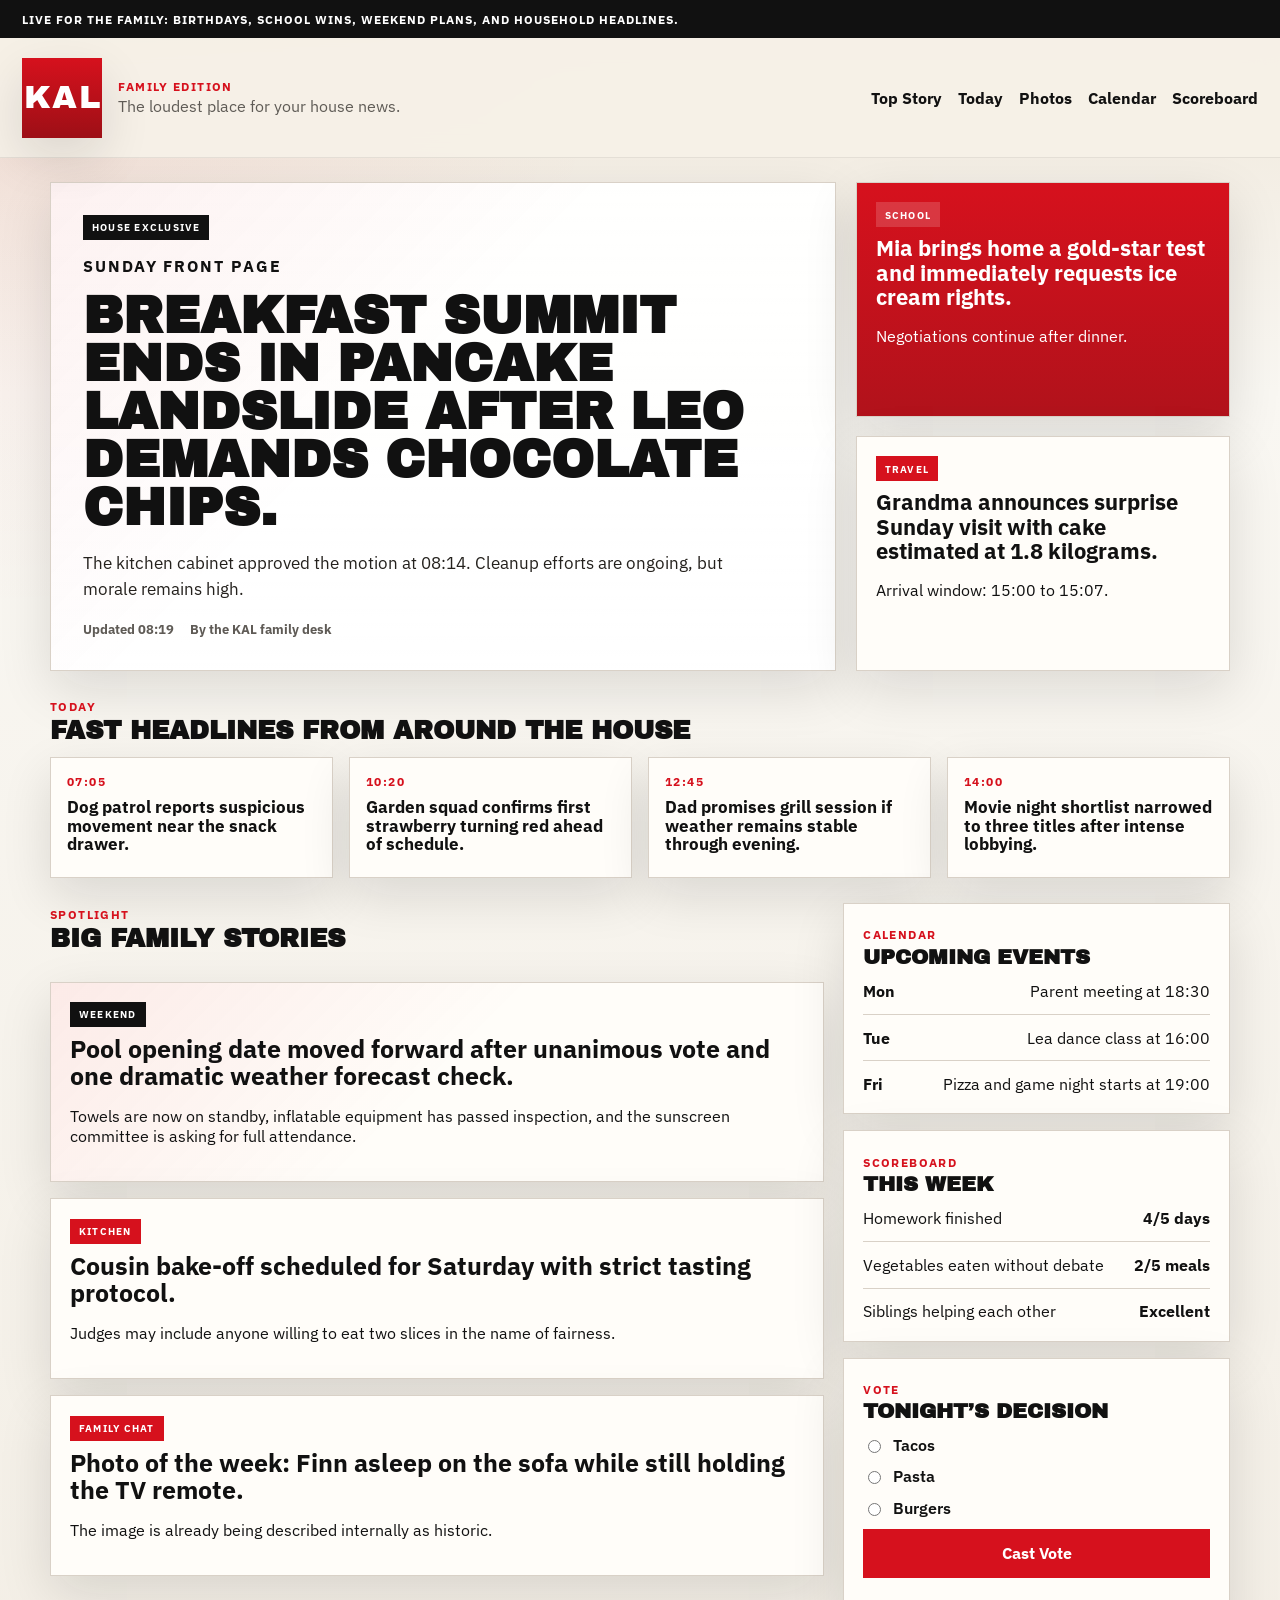
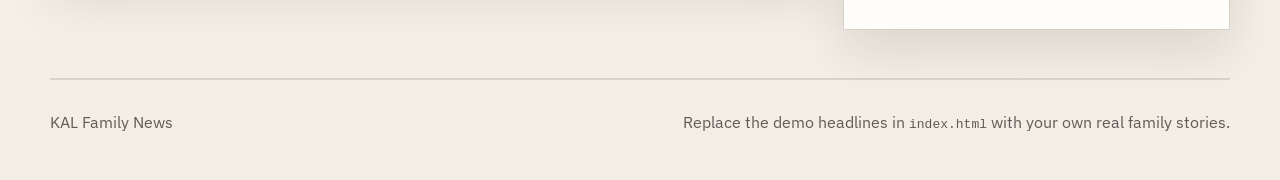
==== index.html @ c70876ca "Add files via upload" ====
<!DOCTYPE html>
<html lang="en">
  <head>
    <meta charset="UTF-8" />
    <meta name="viewport" content="width=device-width, initial-scale=1.0" />
    <meta name="theme-color" content="#d6111d" />
    <meta name="apple-mobile-web-app-capable" content="yes" />
    <meta name="apple-mobile-web-app-status-bar-style" content="black-translucent" />
    <meta name="apple-mobile-web-app-title" content="KAL" />
    <title>KAL | Family News</title>
    <link rel="preconnect" href="https://fonts.googleapis.com" />
    <link rel="preconnect" href="https://fonts.gstatic.com" crossorigin />
    <link
      href="https://fonts.googleapis.com/css2?family=Archivo+Black&family=IBM+Plex+Sans:wght@400;500;600;700&display=swap"
      rel="stylesheet"
    />
    <link rel="manifest" href="./manifest.webmanifest" />
    <link rel="icon" href="./icon.svg" type="image/svg+xml" />
    <link rel="apple-touch-icon" href="./icon.svg" />
    <link rel="stylesheet" href="./styles.css" />
  </head>
  <body>
    <div class="breaking-bar">
      <p>Live for the family: birthdays, school wins, weekend plans, and household headlines.</p>
    </div>

    <header class="site-header">
      <div class="brand-lockup">
        <a class="brand" href="/" aria-label="KAL home">KAL</a>
        <div class="brand-copy">
          <p class="eyebrow">Family Edition</p>
          <p class="subline">The loudest place for your house news.</p>
        </div>
      </div>

      <nav class="top-nav" aria-label="Primary">
        <a href="#top-story">Top Story</a>
        <a href="#today">Today</a>
        <a href="#photos">Photos</a>
        <a href="#calendar">Calendar</a>
        <a href="#scoreboard">Scoreboard</a>
      </nav>
    </header>

    <main class="page-shell">
      <section class="hero-grid" id="top-story">
        <article class="hero-story">
          <span class="tag tag-alert">House Exclusive</span>
          <p class="kicker">Sunday front page</p>
          <h1>Breakfast summit ends in pancake landslide after Leo demands chocolate chips.</h1>
          <p class="lead">
            The kitchen cabinet approved the motion at 08:14. Cleanup efforts are ongoing, but morale remains high.
          </p>
          <div class="hero-meta">
            <span>Updated 08:19</span>
            <span>By the KAL family desk</span>
          </div>
        </article>

        <aside class="side-stack">
          <article class="mini-card highlight">
            <span class="tag">School</span>
            <h2>Mia brings home a gold-star test and immediately requests ice cream rights.</h2>
            <p>Negotiations continue after dinner.</p>
          </article>

          <article class="mini-card">
            <span class="tag">Travel</span>
            <h2>Grandma announces surprise Sunday visit with cake estimated at 1.8 kilograms.</h2>
            <p>Arrival window: 15:00 to 15:07.</p>
          </article>
        </aside>
      </section>

      <section class="ticker-section" id="today">
        <div class="section-title">
          <span>Today</span>
          <h2>Fast headlines from around the house</h2>
        </div>

        <div class="ticker-grid">
          <article class="ticker-card">
            <p class="ticker-time">07:05</p>
            <h3>Dog patrol reports suspicious movement near the snack drawer.</h3>
          </article>
          <article class="ticker-card">
            <p class="ticker-time">10:20</p>
            <h3>Garden squad confirms first strawberry turning red ahead of schedule.</h3>
          </article>
          <article class="ticker-card">
            <p class="ticker-time">12:45</p>
            <h3>Dad promises grill session if weather remains stable through evening.</h3>
          </article>
          <article class="ticker-card">
            <p class="ticker-time">14:00</p>
            <h3>Movie night shortlist narrowed to three titles after intense lobbying.</h3>
          </article>
        </div>
      </section>

      <section class="content-grid">
        <section class="story-column" id="photos">
          <div class="section-title">
            <span>Spotlight</span>
            <h2>Big family stories</h2>
          </div>

          <article class="story-panel story-panel-feature">
            <span class="tag tag-dark">Weekend</span>
            <h3>Pool opening date moved forward after unanimous vote and one dramatic weather forecast check.</h3>
            <p>
              Towels are now on standby, inflatable equipment has passed inspection, and the sunscreen committee is asking
              for full attendance.
            </p>
          </article>

          <article class="story-panel">
            <span class="tag">Kitchen</span>
            <h3>Cousin bake-off scheduled for Saturday with strict tasting protocol.</h3>
            <p>Judges may include anyone willing to eat two slices in the name of fairness.</p>
          </article>

          <article class="story-panel">
            <span class="tag">Family Chat</span>
            <h3>Photo of the week: Finn asleep on the sofa while still holding the TV remote.</h3>
            <p>The image is already being described internally as historic.</p>
          </article>
        </section>

        <aside class="sidebar">
          <section class="sidebar-panel" id="calendar">
            <div class="section-title compact">
              <span>Calendar</span>
              <h2>Upcoming events</h2>
            </div>
            <ul class="agenda">
              <li>
                <strong>Mon</strong>
                <span>Parent meeting at 18:30</span>
              </li>
              <li>
                <strong>Tue</strong>
                <span>Lea dance class at 16:00</span>
              </li>
              <li>
                <strong>Fri</strong>
                <span>Pizza and game night starts at 19:00</span>
              </li>
            </ul>
          </section>

          <section class="sidebar-panel" id="scoreboard">
            <div class="section-title compact">
              <span>Scoreboard</span>
              <h2>This week</h2>
            </div>
            <div class="score-list">
              <div class="score-item">
                <span>Homework finished</span>
                <strong>4/5 days</strong>
              </div>
              <div class="score-item">
                <span>Vegetables eaten without debate</span>
                <strong>2/5 meals</strong>
              </div>
              <div class="score-item">
                <span>Siblings helping each other</span>
                <strong>Excellent</strong>
              </div>
            </div>
          </section>

          <section class="sidebar-panel poll-panel">
            <div class="section-title compact">
              <span>Vote</span>
              <h2>Tonight’s decision</h2>
            </div>
            <form id="family-poll">
              <label><input type="radio" name="vote" value="Tacos" /> Tacos</label>
              <label><input type="radio" name="vote" value="Pasta" /> Pasta</label>
              <label><input type="radio" name="vote" value="Burgers" /> Burgers</label>
              <button type="submit">Cast Vote</button>
            </form>
            <p class="poll-result" id="poll-result" aria-live="polite"></p>
          </section>
        </aside>
      </section>
    </main>

    <footer class="site-footer">
      <p>KAL Family News</p>
      <p>Replace the demo headlines in <code>index.html</code> with your own real family stories.</p>
    </footer>

    <script src="./script.js"></script>
    <script>
      if ("serviceWorker" in navigator) {
        window.addEventListener("load", () => {
          navigator.serviceWorker.register("./sw.js");
        });
      }
    </script>
  </body>
</html>
---- styles.css ----
:root {
  --kal-red: #d6111d;
  --kal-red-deep: #9d0f16;
  --kal-cream: #f6f1e8;
  --kal-paper: #fffdf9;
  --kal-ink: #111111;
  --kal-muted: #5f5b56;
  --kal-line: #d9d1c7;
  --kal-shadow: 0 18px 50px rgba(17, 17, 17, 0.12);
}

* {
  box-sizing: border-box;
}

html {
  scroll-behavior: smooth;
}

body {
  margin: 0;
  font-family: "IBM Plex Sans", sans-serif;
  color: var(--kal-ink);
  background:
    radial-gradient(circle at top left, rgba(214, 17, 29, 0.08), transparent 28%),
    linear-gradient(180deg, #efe7da 0%, #f9f7f2 22%, #f3eee5 100%);
}

a {
  color: inherit;
  text-decoration: none;
}

.breaking-bar {
  background: var(--kal-ink);
  color: white;
  padding: 0.7rem 1.4rem;
  text-transform: uppercase;
  letter-spacing: 0.08em;
  font-size: 0.78rem;
  font-weight: 700;
}

.breaking-bar p {
  margin: 0;
  white-space: nowrap;
  overflow: hidden;
  text-overflow: ellipsis;
}

.site-header {
  position: sticky;
  top: 0;
  z-index: 10;
  display: flex;
  justify-content: space-between;
  align-items: center;
  gap: 1.5rem;
  padding: 1.2rem 1.4rem;
  background: rgba(246, 241, 232, 0.96);
  backdrop-filter: blur(14px);
  border-bottom: 1px solid rgba(17, 17, 17, 0.08);
}

.brand-lockup {
  display: flex;
  align-items: center;
  gap: 1rem;
}

.brand {
  display: inline-flex;
  align-items: center;
  justify-content: center;
  width: 5rem;
  height: 5rem;
  background: linear-gradient(180deg, var(--kal-red) 0%, var(--kal-red-deep) 100%);
  color: white;
  font-family: "Archivo Black", sans-serif;
  font-size: 2rem;
  letter-spacing: 0.04em;
  box-shadow: var(--kal-shadow);
}

.brand-copy {
  display: grid;
  gap: 0.15rem;
}

.eyebrow,
.kicker,
.section-title span,
.ticker-time,
.tag {
  text-transform: uppercase;
  letter-spacing: 0.12em;
  font-weight: 700;
}

.eyebrow,
.subline {
  margin: 0;
}

.eyebrow {
  color: var(--kal-red);
  font-size: 0.72rem;
}

.subline {
  color: var(--kal-muted);
}

.top-nav {
  display: flex;
  flex-wrap: wrap;
  gap: 1rem;
  font-weight: 700;
}

.top-nav a {
  position: relative;
}

.top-nav a::after {
  content: "";
  position: absolute;
  left: 0;
  bottom: -0.25rem;
  width: 100%;
  height: 2px;
  background: var(--kal-red);
  transform: scaleX(0);
  transform-origin: left;
  transition: transform 160ms ease;
}

.top-nav a:hover::after,
.top-nav a:focus-visible::after {
  transform: scaleX(1);
}

.page-shell {
  width: min(1180px, calc(100% - 2rem));
  margin: 1.5rem auto 3rem;
}

.hero-grid,
.content-grid {
  display: grid;
  gap: 1.2rem;
}

.hero-grid {
  grid-template-columns: 2.1fr 1fr;
  margin-bottom: 1.5rem;
}

.hero-story,
.mini-card,
.ticker-card,
.story-panel,
.sidebar-panel {
  background: var(--kal-paper);
  border: 1px solid var(--kal-line);
  box-shadow: var(--kal-shadow);
}

.hero-story {
  padding: 2rem;
  min-height: 27rem;
  background:
    linear-gradient(135deg, rgba(214, 17, 29, 0.06), transparent 44%),
    linear-gradient(180deg, rgba(255, 255, 255, 0.84), rgba(255, 255, 255, 0.98)),
    var(--kal-paper);
}

.hero-story h1 {
  margin: 0.7rem 0 0.9rem;
  font-family: "Archivo Black", sans-serif;
  font-size: clamp(2.4rem, 4vw, 4.5rem);
  line-height: 0.94;
  text-transform: uppercase;
}

.lead {
  max-width: 42rem;
  font-size: 1.08rem;
  line-height: 1.5;
  color: #24211d;
}

.hero-meta {
  display: flex;
  flex-wrap: wrap;
  gap: 1rem;
  margin-top: 1.2rem;
  font-size: 0.82rem;
  font-weight: 700;
  color: var(--kal-muted);
}

.side-stack {
  display: grid;
  gap: 1.2rem;
}

.mini-card,
.story-panel,
.sidebar-panel {
  padding: 1.2rem;
}

.mini-card h2,
.story-panel h3,
.ticker-card h3,
.sidebar-panel h2 {
  margin: 0.55rem 0 0.45rem;
  line-height: 1.1;
}

.mini-card h2 {
  font-size: 1.4rem;
}

.mini-card.highlight {
  background: linear-gradient(180deg, var(--kal-red) 0%, #b1121b 100%);
  color: white;
}

.mini-card.highlight .tag {
  background: rgba(255, 255, 255, 0.16);
}

.tag {
  display: inline-block;
  padding: 0.35rem 0.55rem;
  font-size: 0.65rem;
  color: white;
  background: var(--kal-red);
}

.tag-dark {
  background: var(--kal-ink);
}

.tag-alert {
  background: #111111;
}

.section-title {
  margin-bottom: 0.85rem;
}

.section-title span {
  color: var(--kal-red);
  font-size: 0.72rem;
}

.section-title h2 {
  margin: 0.2rem 0 0;
  font-family: "Archivo Black", sans-serif;
  font-size: clamp(1.6rem, 2vw, 2.2rem);
  text-transform: uppercase;
  line-height: 1;
}

.ticker-section {
  margin-bottom: 1.6rem;
}

.ticker-grid {
  display: grid;
  grid-template-columns: repeat(4, 1fr);
  gap: 1rem;
}

.ticker-card {
  padding: 1rem;
}

.ticker-time {
  margin: 0;
  color: var(--kal-red);
  font-size: 0.74rem;
}

.ticker-card h3 {
  font-size: 1.05rem;
}

.content-grid {
  grid-template-columns: 2fr 1fr;
  align-items: start;
}

.story-column {
  display: grid;
  gap: 1rem;
}

.story-panel-feature {
  background:
    linear-gradient(135deg, rgba(214, 17, 29, 0.08), transparent 50%),
    var(--kal-paper);
}

.story-panel h3 {
  font-size: 1.55rem;
}

.sidebar {
  display: grid;
  gap: 1rem;
}

.section-title.compact h2 {
  font-size: 1.3rem;
}

.agenda,
.score-list {
  display: grid;
  gap: 0.8rem;
}

.agenda {
  list-style: none;
  padding: 0;
  margin: 0;
}

.agenda li,
.score-item {
  display: flex;
  justify-content: space-between;
  gap: 1rem;
  padding-bottom: 0.8rem;
  border-bottom: 1px solid var(--kal-line);
}

.agenda li:last-child,
.score-item:last-child {
  border-bottom: 0;
  padding-bottom: 0;
}

.poll-panel form {
  display: grid;
  gap: 0.7rem;
}

.poll-panel label {
  display: flex;
  align-items: center;
  gap: 0.55rem;
  font-weight: 600;
}

.poll-panel button {
  border: 0;
  padding: 0.9rem 1rem;
  background: var(--kal-red);
  color: white;
  font: inherit;
  font-weight: 700;
  cursor: pointer;
}

.poll-result {
  min-height: 1.2rem;
  margin: 0.8rem 0 0;
  color: var(--kal-muted);
  font-weight: 700;
}

.site-footer {
  display: flex;
  justify-content: space-between;
  gap: 1rem;
  flex-wrap: wrap;
  width: min(1180px, calc(100% - 2rem));
  margin: 0 auto 2rem;
  padding-top: 1rem;
  border-top: 2px solid rgba(17, 17, 17, 0.12);
  color: var(--kal-muted);
}

@media (max-width: 980px) {
  .site-header,
  .hero-grid,
  .content-grid,
  .ticker-grid {
    grid-template-columns: 1fr;
  }

  .site-header {
    position: static;
    align-items: start;
  }

  .top-nav {
    gap: 0.7rem 1rem;
  }

  .hero-story {
    min-height: auto;
  }
}

@media (max-width: 640px) {
  .page-shell,
  .site-footer {
    width: min(100% - 1rem, 100%);
  }

  .brand-lockup {
    align-items: start;
  }

  .brand {
    width: 4.2rem;
    height: 4.2rem;
    font-size: 1.7rem;
  }

  .hero-story,
  .mini-card,
  .story-panel,
  .sidebar-panel {
    padding: 1rem;
  }
}
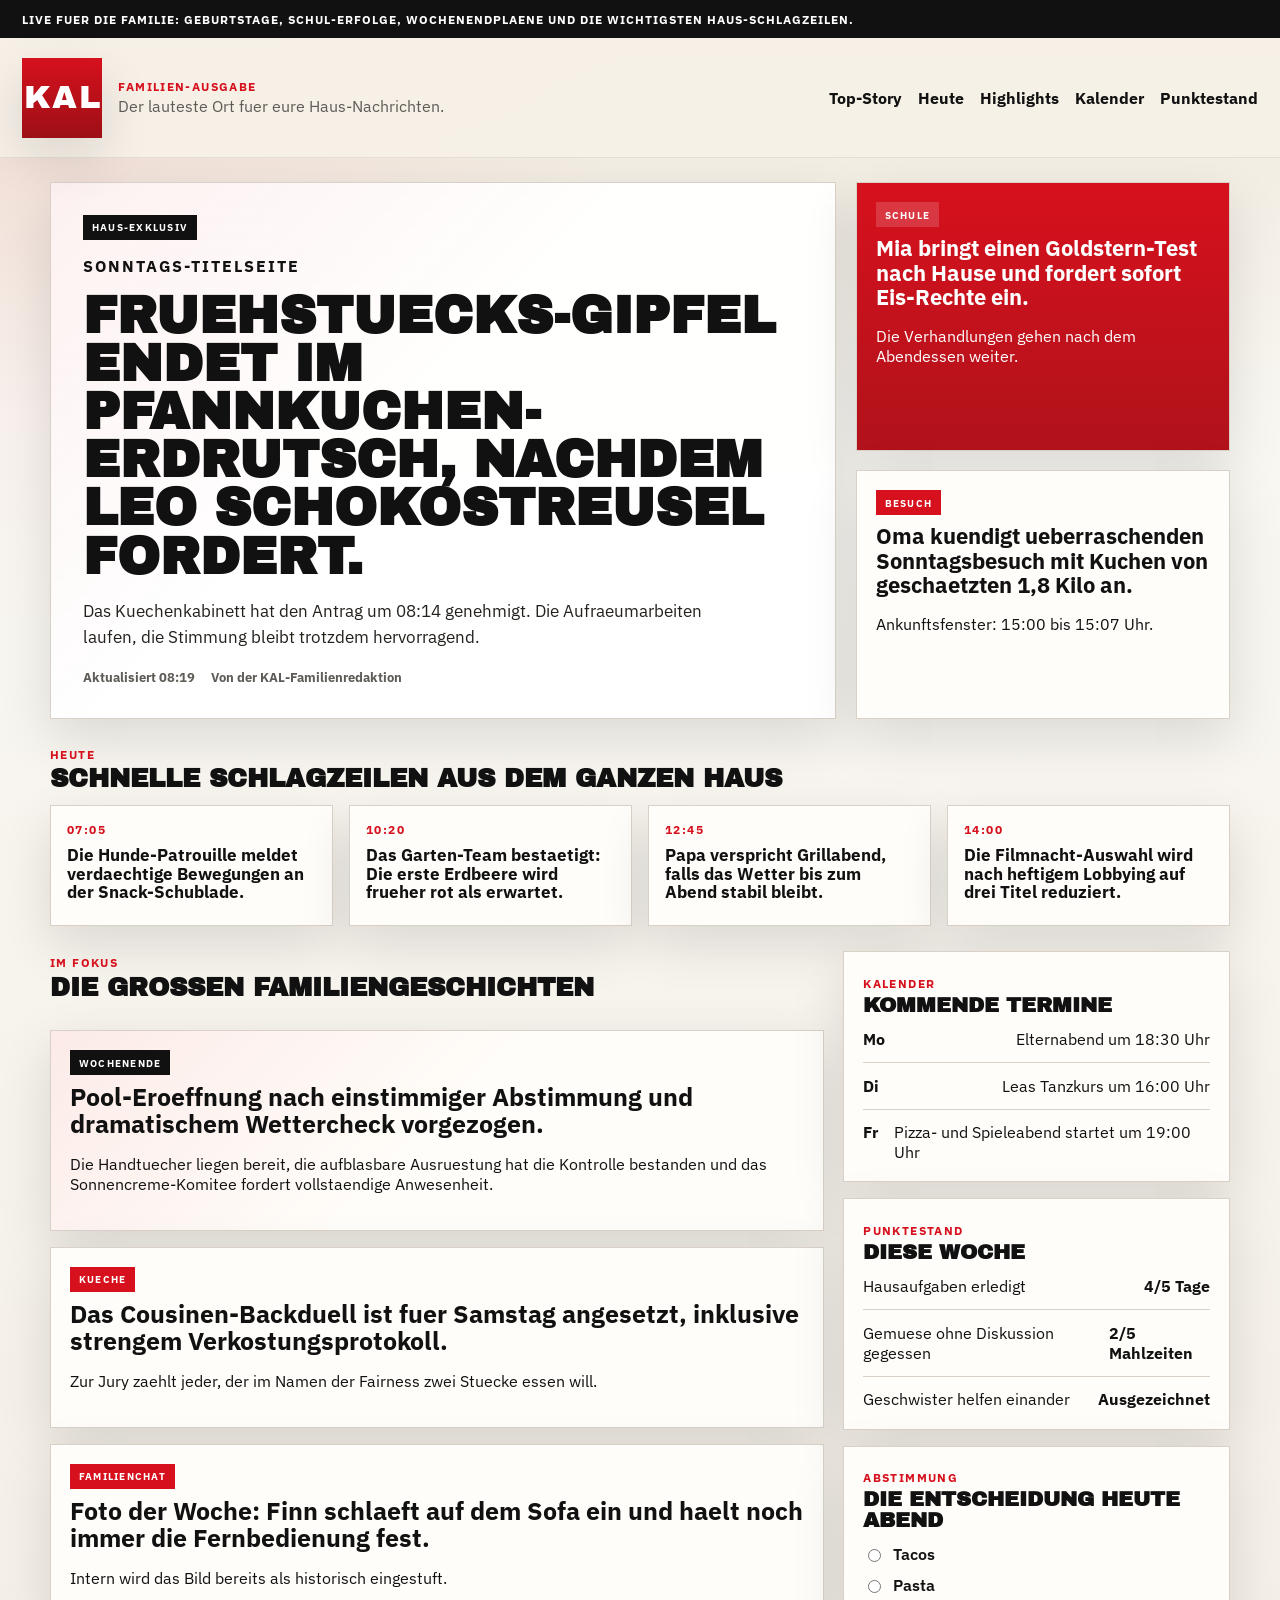
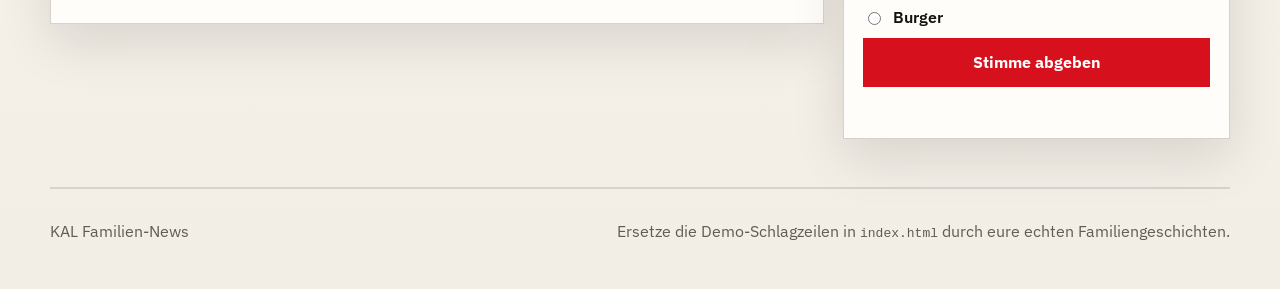
==== commit 58060aff: "Add files via upload" ====
--- a/index.html
+++ b/index.html
@@ -1,5 +1,5 @@
 <!DOCTYPE html>
-<html lang="en">
+<html lang="de">
   <head>
     <meta charset="UTF-8" />
     <meta name="viewport" content="width=device-width, initial-scale=1.0" />
@@ -7,7 +7,7 @@
     <meta name="apple-mobile-web-app-capable" content="yes" />
     <meta name="apple-mobile-web-app-status-bar-style" content="black-translucent" />
     <meta name="apple-mobile-web-app-title" content="KAL" />
-    <title>KAL | Family News</title>
+    <title>KAL | Familien-News</title>
     <link rel="preconnect" href="https://fonts.googleapis.com" />
     <link rel="preconnect" href="https://fonts.gstatic.com" crossorigin />
     <link
@@ -21,79 +21,80 @@
   </head>
   <body>
     <div class="breaking-bar">
-      <p>Live for the family: birthdays, school wins, weekend plans, and household headlines.</p>
+      <p>Live fuer die Familie: Geburtstage, Schul-Erfolge, Wochenendplaene und die wichtigsten Haus-Schlagzeilen.</p>
     </div>
 
     <header class="site-header">
       <div class="brand-lockup">
-        <a class="brand" href="/" aria-label="KAL home">KAL</a>
+        <a class="brand" href="/" aria-label="KAL Startseite">KAL</a>
         <div class="brand-copy">
-          <p class="eyebrow">Family Edition</p>
-          <p class="subline">The loudest place for your house news.</p>
+          <p class="eyebrow">Familien-Ausgabe</p>
+          <p class="subline">Der lauteste Ort fuer eure Haus-Nachrichten.</p>
         </div>
       </div>
 
-      <nav class="top-nav" aria-label="Primary">
-        <a href="#top-story">Top Story</a>
-        <a href="#today">Today</a>
-        <a href="#photos">Photos</a>
-        <a href="#calendar">Calendar</a>
-        <a href="#scoreboard">Scoreboard</a>
+      <nav class="top-nav" aria-label="Hauptnavigation">
+        <a href="#top-story">Top-Story</a>
+        <a href="#today">Heute</a>
+        <a href="#photos">Highlights</a>
+        <a href="#calendar">Kalender</a>
+        <a href="#scoreboard">Punktestand</a>
       </nav>
     </header>
 
     <main class="page-shell">
       <section class="hero-grid" id="top-story">
         <article class="hero-story">
-          <span class="tag tag-alert">House Exclusive</span>
-          <p class="kicker">Sunday front page</p>
-          <h1>Breakfast summit ends in pancake landslide after Leo demands chocolate chips.</h1>
+          <span class="tag tag-alert">Haus-Exklusiv</span>
+          <p class="kicker">Sonntags-Titelseite</p>
+          <h1>Fruehstuecks-Gipfel endet im Pfannkuchen-Erdrutsch, nachdem Leo Schokostreusel fordert.</h1>
           <p class="lead">
-            The kitchen cabinet approved the motion at 08:14. Cleanup efforts are ongoing, but morale remains high.
+            Das Kuechenkabinett hat den Antrag um 08:14 genehmigt. Die Aufraeumarbeiten laufen, die Stimmung bleibt
+            trotzdem hervorragend.
           </p>
           <div class="hero-meta">
-            <span>Updated 08:19</span>
-            <span>By the KAL family desk</span>
+            <span>Aktualisiert 08:19</span>
+            <span>Von der KAL-Familienredaktion</span>
           </div>
         </article>
 
         <aside class="side-stack">
           <article class="mini-card highlight">
-            <span class="tag">School</span>
-            <h2>Mia brings home a gold-star test and immediately requests ice cream rights.</h2>
-            <p>Negotiations continue after dinner.</p>
+            <span class="tag">Schule</span>
+            <h2>Mia bringt einen Goldstern-Test nach Hause und fordert sofort Eis-Rechte ein.</h2>
+            <p>Die Verhandlungen gehen nach dem Abendessen weiter.</p>
           </article>
 
           <article class="mini-card">
-            <span class="tag">Travel</span>
-            <h2>Grandma announces surprise Sunday visit with cake estimated at 1.8 kilograms.</h2>
-            <p>Arrival window: 15:00 to 15:07.</p>
+            <span class="tag">Besuch</span>
+            <h2>Oma kuendigt ueberraschenden Sonntagsbesuch mit Kuchen von geschaetzten 1,8 Kilo an.</h2>
+            <p>Ankunftsfenster: 15:00 bis 15:07 Uhr.</p>
           </article>
         </aside>
       </section>
 
       <section class="ticker-section" id="today">
         <div class="section-title">
-          <span>Today</span>
-          <h2>Fast headlines from around the house</h2>
+          <span>Heute</span>
+          <h2>Schnelle Schlagzeilen aus dem ganzen Haus</h2>
         </div>
 
         <div class="ticker-grid">
           <article class="ticker-card">
             <p class="ticker-time">07:05</p>
-            <h3>Dog patrol reports suspicious movement near the snack drawer.</h3>
+            <h3>Die Hunde-Patrouille meldet verdaechtige Bewegungen an der Snack-Schublade.</h3>
           </article>
           <article class="ticker-card">
             <p class="ticker-time">10:20</p>
-            <h3>Garden squad confirms first strawberry turning red ahead of schedule.</h3>
+            <h3>Das Garten-Team bestaetigt: Die erste Erdbeere wird frueher rot als erwartet.</h3>
           </article>
           <article class="ticker-card">
             <p class="ticker-time">12:45</p>
-            <h3>Dad promises grill session if weather remains stable through evening.</h3>
+            <h3>Papa verspricht Grillabend, falls das Wetter bis zum Abend stabil bleibt.</h3>
           </article>
           <article class="ticker-card">
             <p class="ticker-time">14:00</p>
-            <h3>Movie night shortlist narrowed to three titles after intense lobbying.</h3>
+            <h3>Die Filmnacht-Auswahl wird nach heftigem Lobbying auf drei Titel reduziert.</h3>
           </article>
         </div>
       </section>
@@ -101,85 +102,85 @@
       <section class="content-grid">
         <section class="story-column" id="photos">
           <div class="section-title">
-            <span>Spotlight</span>
-            <h2>Big family stories</h2>
+            <span>Im Fokus</span>
+            <h2>Die grossen Familiengeschichten</h2>
           </div>
 
           <article class="story-panel story-panel-feature">
-            <span class="tag tag-dark">Weekend</span>
-            <h3>Pool opening date moved forward after unanimous vote and one dramatic weather forecast check.</h3>
+            <span class="tag tag-dark">Wochenende</span>
+            <h3>Pool-Eroeffnung nach einstimmiger Abstimmung und dramatischem Wettercheck vorgezogen.</h3>
             <p>
-              Towels are now on standby, inflatable equipment has passed inspection, and the sunscreen committee is asking
-              for full attendance.
+              Die Handtuecher liegen bereit, die aufblasbare Ausruestung hat die Kontrolle bestanden und das
+              Sonnencreme-Komitee fordert vollstaendige Anwesenheit.
             </p>
           </article>
 
           <article class="story-panel">
-            <span class="tag">Kitchen</span>
-            <h3>Cousin bake-off scheduled for Saturday with strict tasting protocol.</h3>
-            <p>Judges may include anyone willing to eat two slices in the name of fairness.</p>
+            <span class="tag">Kueche</span>
+            <h3>Das Cousinen-Backduell ist fuer Samstag angesetzt, inklusive strengem Verkostungsprotokoll.</h3>
+            <p>Zur Jury zaehlt jeder, der im Namen der Fairness zwei Stuecke essen will.</p>
           </article>
 
           <article class="story-panel">
-            <span class="tag">Family Chat</span>
-            <h3>Photo of the week: Finn asleep on the sofa while still holding the TV remote.</h3>
-            <p>The image is already being described internally as historic.</p>
+            <span class="tag">Familienchat</span>
+            <h3>Foto der Woche: Finn schlaeft auf dem Sofa ein und haelt noch immer die Fernbedienung fest.</h3>
+            <p>Intern wird das Bild bereits als historisch eingestuft.</p>
           </article>
         </section>
 
         <aside class="sidebar">
           <section class="sidebar-panel" id="calendar">
             <div class="section-title compact">
-              <span>Calendar</span>
-              <h2>Upcoming events</h2>
+              <span>Kalender</span>
+              <h2>Kommende Termine</h2>
             </div>
             <ul class="agenda">
               <li>
-                <strong>Mon</strong>
-                <span>Parent meeting at 18:30</span>
+                <strong>Mo</strong>
+                <span>Elternabend um 18:30 Uhr</span>
               </li>
               <li>
-                <strong>Tue</strong>
-                <span>Lea dance class at 16:00</span>
+                <strong>Di</strong>
+                <span>Leas Tanzkurs um 16:00 Uhr</span>
               </li>
               <li>
-                <strong>Fri</strong>
-                <span>Pizza and game night starts at 19:00</span>
+                <strong>Fr</strong>
+                <span>Pizza- und Spieleabend startet um 19:00 Uhr</span>
               </li>
             </ul>
           </section>
 
           <section class="sidebar-panel" id="scoreboard">
             <div class="section-title compact">
-              <span>Scoreboard</span>
-              <h2>This week</h2>
+              <span>Punktestand</span>
+              <h2>Diese Woche</h2>
             </div>
             <div class="score-list">
               <div class="score-item">
-                <span>Homework finished</span>
-                <strong>4/5 days</strong>
+                <span>Hausaufgaben erledigt</span>
+                <strong>4/5 Tage</strong>
               </div>
               <div class="score-item">
-                <span>Vegetables eaten without debate</span>
-                <strong>2/5 meals</strong>
+                <span>Gemuese ohne Diskussion gegessen</span>
+                <strong>2/5 Mahlzeiten</strong>
               </div>
               <div class="score-item">
-                <span>Siblings helping each other</span>
-                <strong>Excellent</strong>
+                <span>Geschwister helfen einander</span>
+                <strong>Ausgezeichnet</strong>
               </div>
             </div>
           </section>
 
           <section class="sidebar-panel poll-panel">
             <div class="section-title compact">
-              <span>Vote</span>
-              <h2>Tonight’s decision</h2>
+              <span>Abstimmung</span>
+              <h2>Die Entscheidung heute Abend</h2>
             </div>
             <form id="family-poll">
               <label><input type="radio" name="vote" value="Tacos" /> Tacos</label>
               <label><input type="radio" name="vote" value="Pasta" /> Pasta</label>
-              <label><input type="radio" name="vote" value="Burgers" /> Burgers</label>
-              <button type="submit">Cast Vote</button>
+              <label><input type="radio" name="vote" value="Burger" /> Burger</label>
+              <button type="submit">Stimme abgeben</button>
             </form>
             <p class="poll-result" id="poll-result" aria-live="polite"></p>
           </section>
@@ -188,8 +189,8 @@
     </main>
 
     <footer class="site-footer">
-      <p>KAL Family News</p>
-      <p>Replace the demo headlines in <code>index.html</code> with your own real family stories.</p>
+      <p>KAL Familien-News</p>
+      <p>Ersetze die Demo-Schlagzeilen in <code>index.html</code> durch eure echten Familiengeschichten.</p>
     </footer>
 
     <script src="./script.js"></script>
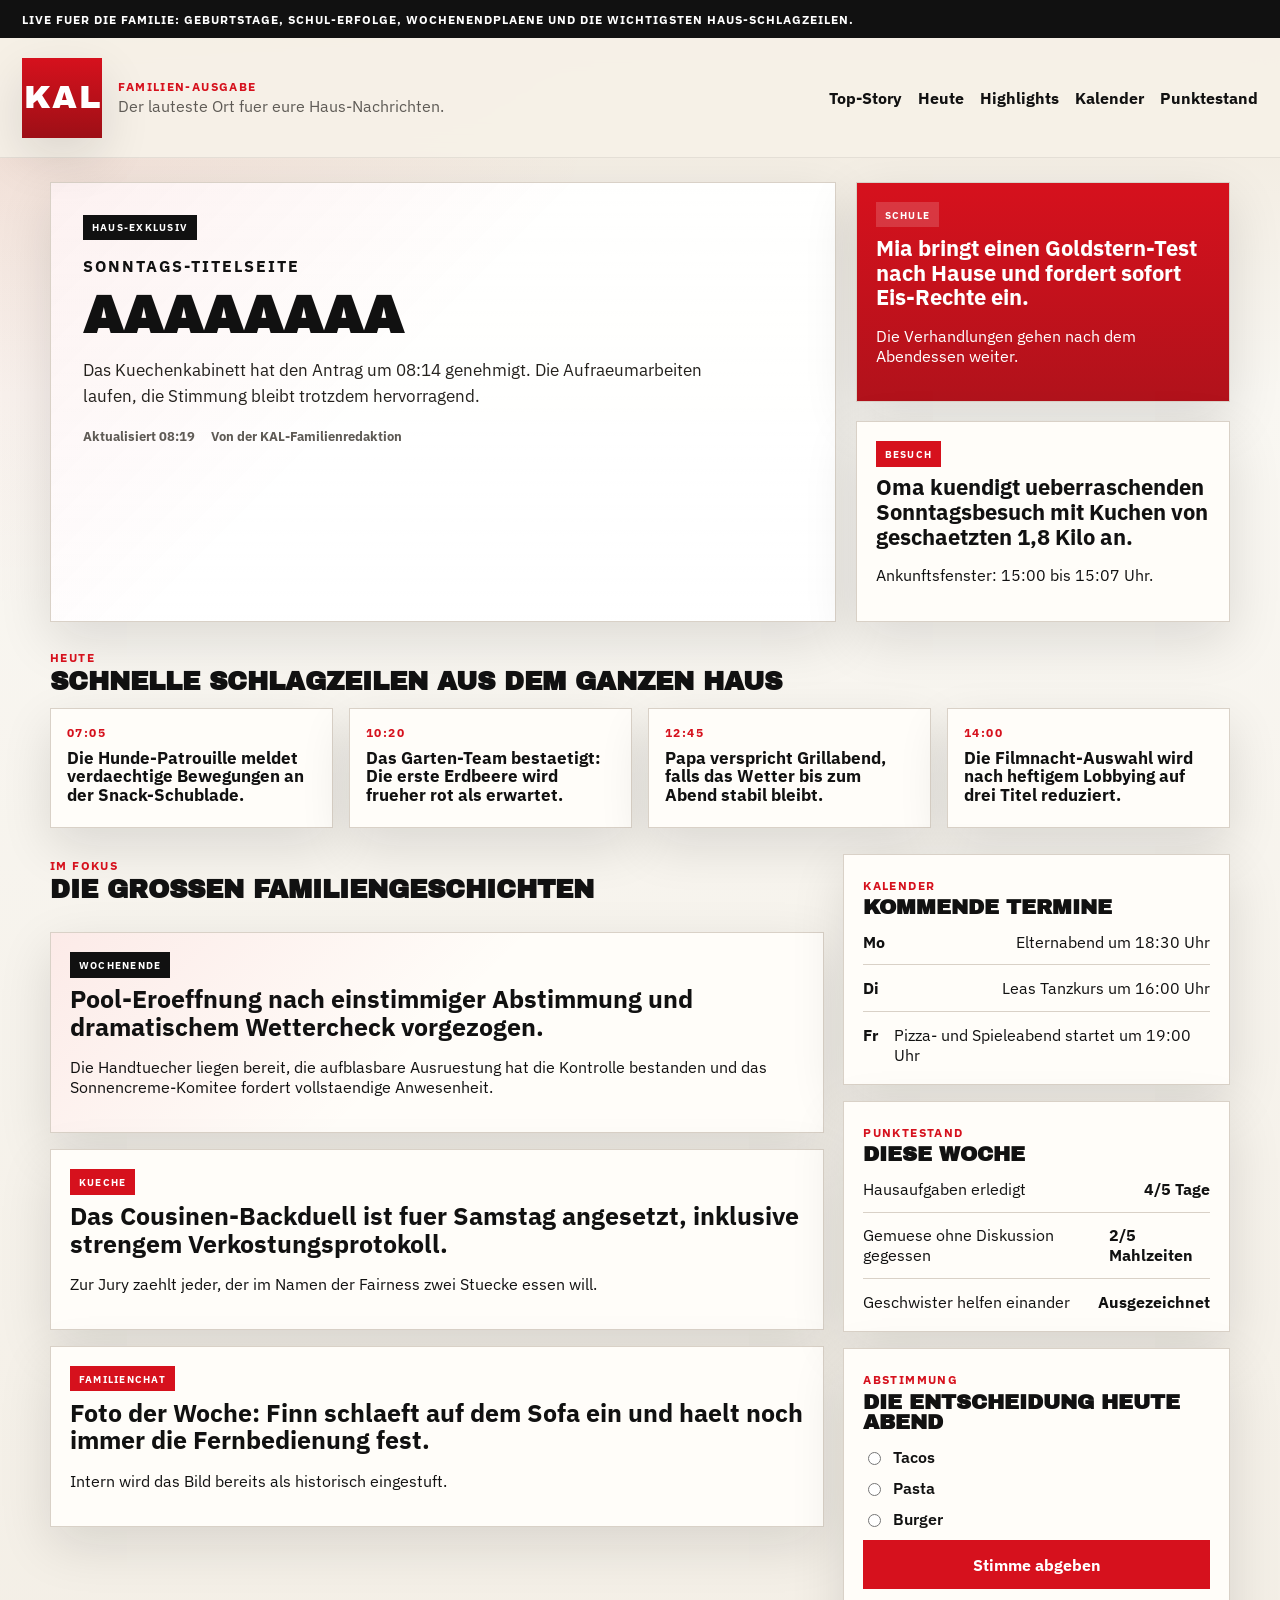
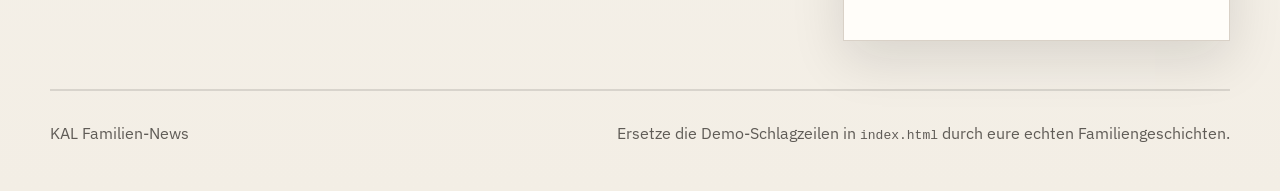
==== commit 113dd7a3: "Update index.html" ====
--- a/index.html
+++ b/index.html
@@ -47,7 +47,7 @@
         <article class="hero-story">
           <span class="tag tag-alert">Haus-Exklusiv</span>
           <p class="kicker">Sonntags-Titelseite</p>
-          <h1>Fruehstuecks-Gipfel endet im Pfannkuchen-Erdrutsch, nachdem Leo Schokostreusel fordert.</h1>
+          <h1>AAAAAAAA</h1>
           <p class="lead">
             Das Kuechenkabinett hat den Antrag um 08:14 genehmigt. Die Aufraeumarbeiten laufen, die Stimmung bleibt
             trotzdem hervorragend.
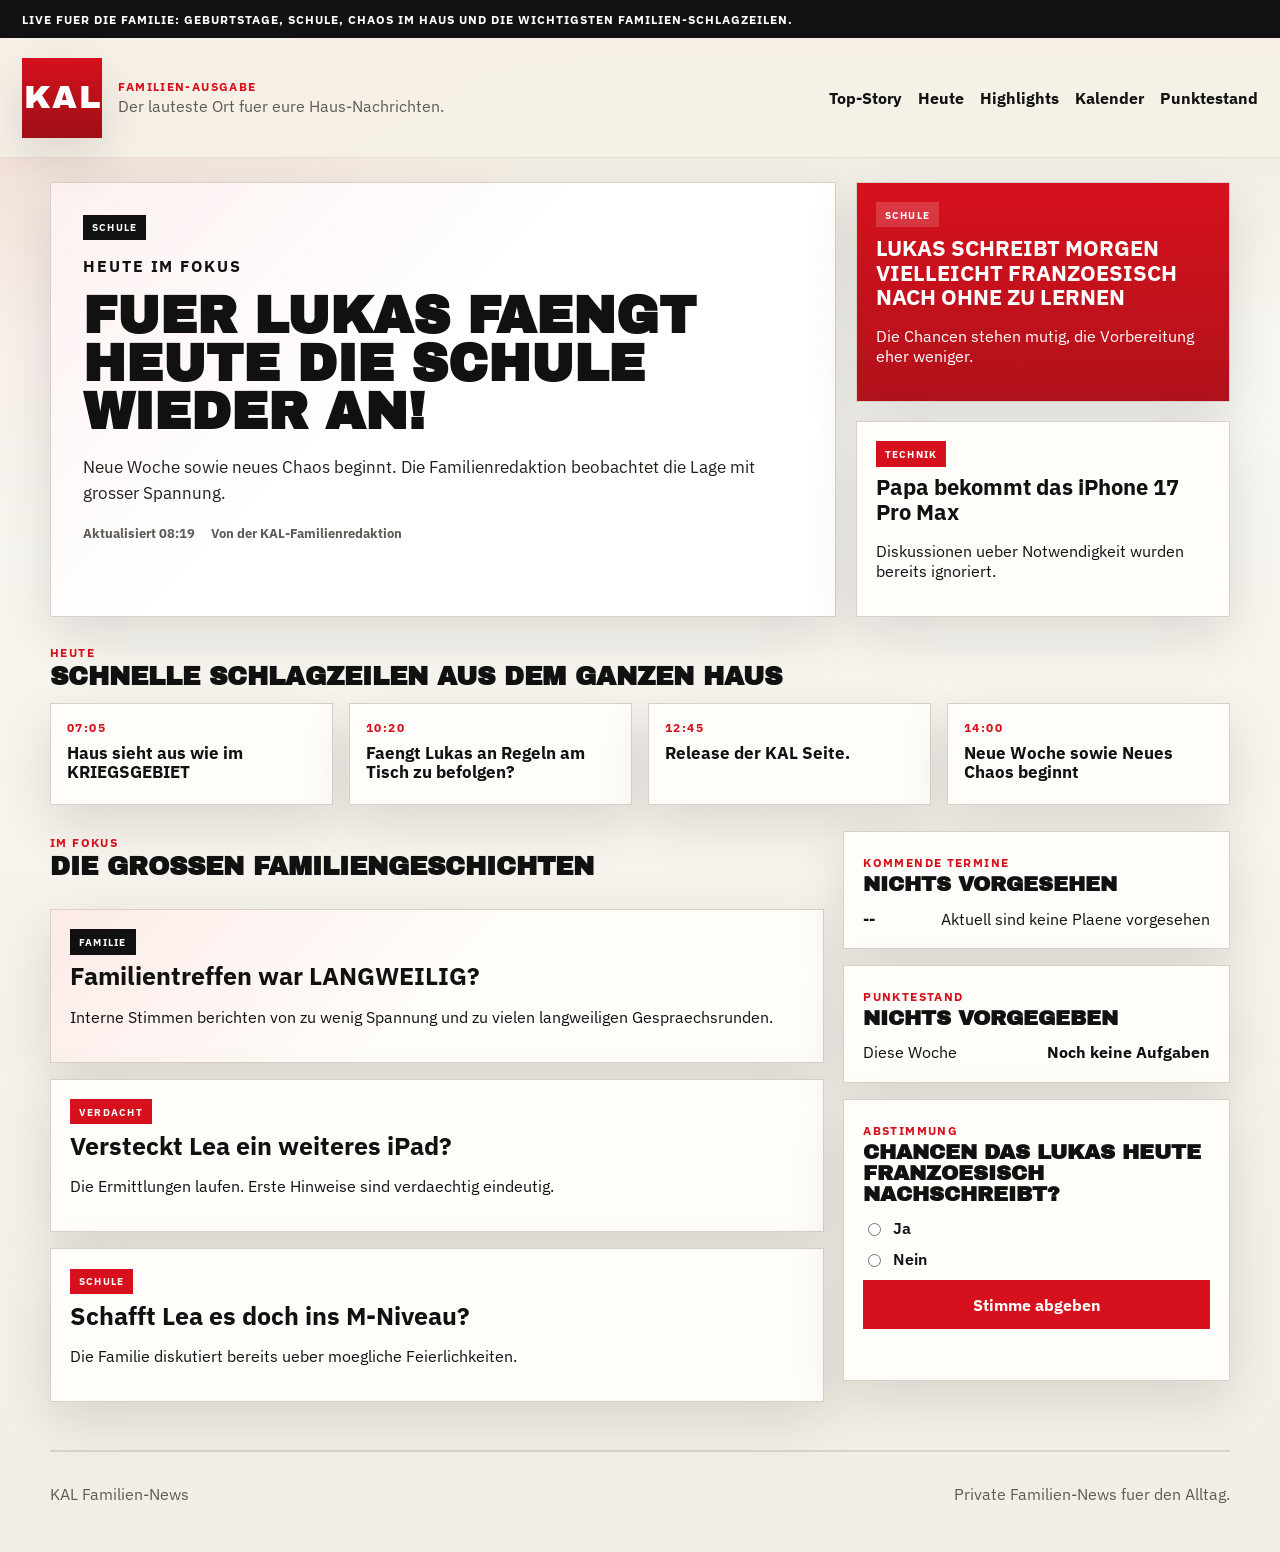
==== commit ef27bcf3: "Update index.html" ====
--- a/index.html
+++ b/index.html
@@ -10,10 +10,7 @@
     <title>KAL | Familien-News</title>
     <link rel="preconnect" href="https://fonts.googleapis.com" />
     <link rel="preconnect" href="https://fonts.gstatic.com" crossorigin />
-    <link
-      href="https://fonts.googleapis.com/css2?family=Archivo+Black&family=IBM+Plex+Sans:wght@400;500;600;700&display=swap"
-      rel="stylesheet"
-    />
+    <link href="https://fonts.googleapis.com/css2?family=Archivo+Black&family=IBM+Plex+Sans:wght@400;500;600;700&display=swap" rel="stylesheet" />
     <link rel="manifest" href="./manifest.webmanifest" />
     <link rel="icon" href="./icon.svg" type="image/svg+xml" />
     <link rel="apple-touch-icon" href="./icon.svg" />
@@ -21,7 +18,7 @@
   </head>
   <body>
     <div class="breaking-bar">
-      <p>Live fuer die Familie: Geburtstage, Schul-Erfolge, Wochenendplaene und die wichtigsten Haus-Schlagzeilen.</p>
+      <p>Live fuer die Familie: Geburtstage, Schule, Chaos im Haus und die wichtigsten Familien-Schlagzeilen.</p>
     </div>
 
     <header class="site-header">
@@ -45,12 +42,11 @@
     <main class="page-shell">
       <section class="hero-grid" id="top-story">
         <article class="hero-story">
-          <span class="tag tag-alert">Haus-Exklusiv</span>
-          <p class="kicker">Sonntags-Titelseite</p>
-          <h1>AAAAAAAA</h1>
+          <span class="tag tag-alert">Schule</span>
+          <p class="kicker">Heute im Fokus</p>
+          <h1>Fuer Lukas faengt heute die Schule wieder an!</h1>
           <p class="lead">
-            Das Kuechenkabinett hat den Antrag um 08:14 genehmigt. Die Aufraeumarbeiten laufen, die Stimmung bleibt
-            trotzdem hervorragend.
+            Neue Woche sowie neues Chaos beginnt. Die Familienredaktion beobachtet die Lage mit grosser Spannung.
           </p>
           <div class="hero-meta">
             <span>Aktualisiert 08:19</span>
@@ -61,14 +57,14 @@
         <aside class="side-stack">
           <article class="mini-card highlight">
             <span class="tag">Schule</span>
-            <h2>Mia bringt einen Goldstern-Test nach Hause und fordert sofort Eis-Rechte ein.</h2>
-            <p>Die Verhandlungen gehen nach dem Abendessen weiter.</p>
+            <h2>LUKAS SCHREIBT MORGEN VIELLEICHT FRANZOESISCH NACH OHNE ZU LERNEN</h2>
+            <p>Die Chancen stehen mutig, die Vorbereitung eher weniger.</p>
           </article>
 
           <article class="mini-card">
-            <span class="tag">Besuch</span>
-            <h2>Oma kuendigt ueberraschenden Sonntagsbesuch mit Kuchen von geschaetzten 1,8 Kilo an.</h2>
-            <p>Ankunftsfenster: 15:00 bis 15:07 Uhr.</p>
+            <span class="tag">Technik</span>
+            <h2>Papa bekommt das iPhone 17 Pro Max</h2>
+            <p>Diskussionen ueber Notwendigkeit wurden bereits ignoriert.</p>
           </article>
         </aside>
       </section>
@@ -82,19 +78,19 @@
         <div class="ticker-grid">
           <article class="ticker-card">
             <p class="ticker-time">07:05</p>
-            <h3>Die Hunde-Patrouille meldet verdaechtige Bewegungen an der Snack-Schublade.</h3>
+            <h3>Haus sieht aus wie im KRIEGSGEBIET</h3>
           </article>
           <article class="ticker-card">
             <p class="ticker-time">10:20</p>
-            <h3>Das Garten-Team bestaetigt: Die erste Erdbeere wird frueher rot als erwartet.</h3>
+            <h3>Faengt Lukas an Regeln am Tisch zu befolgen?</h3>
           </article>
           <article class="ticker-card">
             <p class="ticker-time">12:45</p>
-            <h3>Papa verspricht Grillabend, falls das Wetter bis zum Abend stabil bleibt.</h3>
+            <h3>Release der KAL Seite.</h3>
           </article>
           <article class="ticker-card">
             <p class="ticker-time">14:00</p>
-            <h3>Die Filmnacht-Auswahl wird nach heftigem Lobbying auf drei Titel reduziert.</h3>
+            <h3>Neue Woche sowie Neues Chaos beginnt</h3>
           </article>
         </div>
       </section>
@@ -107,45 +103,36 @@
           </div>
 
           <article class="story-panel story-panel-feature">
-            <span class="tag tag-dark">Wochenende</span>
-            <h3>Pool-Eroeffnung nach einstimmiger Abstimmung und dramatischem Wettercheck vorgezogen.</h3>
+            <span class="tag tag-dark">Familie</span>
+            <h3>Familientreffen war LANGWEILIG?</h3>
             <p>
-              Die Handtuecher liegen bereit, die aufblasbare Ausruestung hat die Kontrolle bestanden und das
-              Sonnencreme-Komitee fordert vollstaendige Anwesenheit.
+              Interne Stimmen berichten von zu wenig Spannung und zu vielen langweiligen Gespraechsrunden.
             </p>
           </article>
 
           <article class="story-panel">
-            <span class="tag">Kueche</span>
-            <h3>Das Cousinen-Backduell ist fuer Samstag angesetzt, inklusive strengem Verkostungsprotokoll.</h3>
-            <p>Zur Jury zaehlt jeder, der im Namen der Fairness zwei Stuecke essen will.</p>
+            <span class="tag">Verdacht</span>
+            <h3>Versteckt Lea ein weiteres iPad?</h3>
+            <p>Die Ermittlungen laufen. Erste Hinweise sind verdaechtig eindeutig.</p>
           </article>
 
           <article class="story-panel">
-            <span class="tag">Familienchat</span>
-            <h3>Foto der Woche: Finn schlaeft auf dem Sofa ein und haelt noch immer die Fernbedienung fest.</h3>
-            <p>Intern wird das Bild bereits als historisch eingestuft.</p>
+            <span class="tag">Schule</span>
+            <h3>Schafft Lea es doch ins M-Niveau?</h3>
+            <p>Die Familie diskutiert bereits ueber moegliche Feierlichkeiten.</p>
           </article>
         </section>
 
         <aside class="sidebar">
           <section class="sidebar-panel" id="calendar">
             <div class="section-title compact">
-              <span>Kalender</span>
-              <h2>Kommende Termine</h2>
+              <span>Kommende Termine</span>
+              <h2>Nichts vorgesehen</h2>
             </div>
             <ul class="agenda">
               <li>
-                <strong>Mo</strong>
-                <span>Elternabend um 18:30 Uhr</span>
-              </li>
-              <li>
-                <strong>Di</strong>
-                <span>Leas Tanzkurs um 16:00 Uhr</span>
-              </li>
-              <li>
-                <strong>Fr</strong>
-                <span>Pizza- und Spieleabend startet um 19:00 Uhr</span>
+                <strong>--</strong>
+                <span>Aktuell sind keine Plaene vorgesehen</span>
               </li>
             </ul>
           </section>
@@ -153,20 +140,12 @@
           <section class="sidebar-panel" id="scoreboard">
             <div class="section-title compact">
               <span>Punktestand</span>
-              <h2>Diese Woche</h2>
+              <h2>Nichts vorgegeben</h2>
             </div>
             <div class="score-list">
               <div class="score-item">
-                <span>Hausaufgaben erledigt</span>
-                <strong>4/5 Tage</strong>
-              </div>
-              <div class="score-item">
-                <span>Gemuese ohne Diskussion gegessen</span>
-                <strong>2/5 Mahlzeiten</strong>
-              </div>
-              <div class="score-item">
-                <span>Geschwister helfen einander</span>
-                <strong>Ausgezeichnet</strong>
+                <span>Diese Woche</span>
+                <strong>Noch keine Aufgaben</strong>
               </div>
             </div>
           </section>
@@ -174,12 +153,11 @@
           <section class="sidebar-panel poll-panel">
             <div class="section-title compact">
               <span>Abstimmung</span>
-              <h2>Die Entscheidung heute Abend</h2>
+              <h2>Chancen das Lukas heute Franzoesisch nachschreibt?</h2>
             </div>
             <form id="family-poll">
-              <label><input type="radio" name="vote" value="Tacos" /> Tacos</label>
-              <label><input type="radio" name="vote" value="Pasta" /> Pasta</label>
-              <label><input type="radio" name="vote" value="Burger" /> Burger</label>
+              <label><input type="radio" name="vote" value="Ja" /> Ja</label>
+              <label><input type="radio" name="vote" value="Nein" /> Nein</label>
               <button type="submit">Stimme abgeben</button>
             </form>
             <p class="poll-result" id="poll-result" aria-live="polite"></p>
@@ -190,10 +168,10 @@
 
     <footer class="site-footer">
       <p>KAL Familien-News</p>
-      <p>Ersetze die Demo-Schlagzeilen in <code>index.html</code> durch eure echten Familiengeschichten.</p>
+      <p>Private Familien-News fuer den Alltag.</p>
     </footer>
 
-    <script src="./script.js"></script>
+    <script src="./script.js?v=2"></script>
     <script>
       if ("serviceWorker" in navigator) {
         window.addEventListener("load", () => {
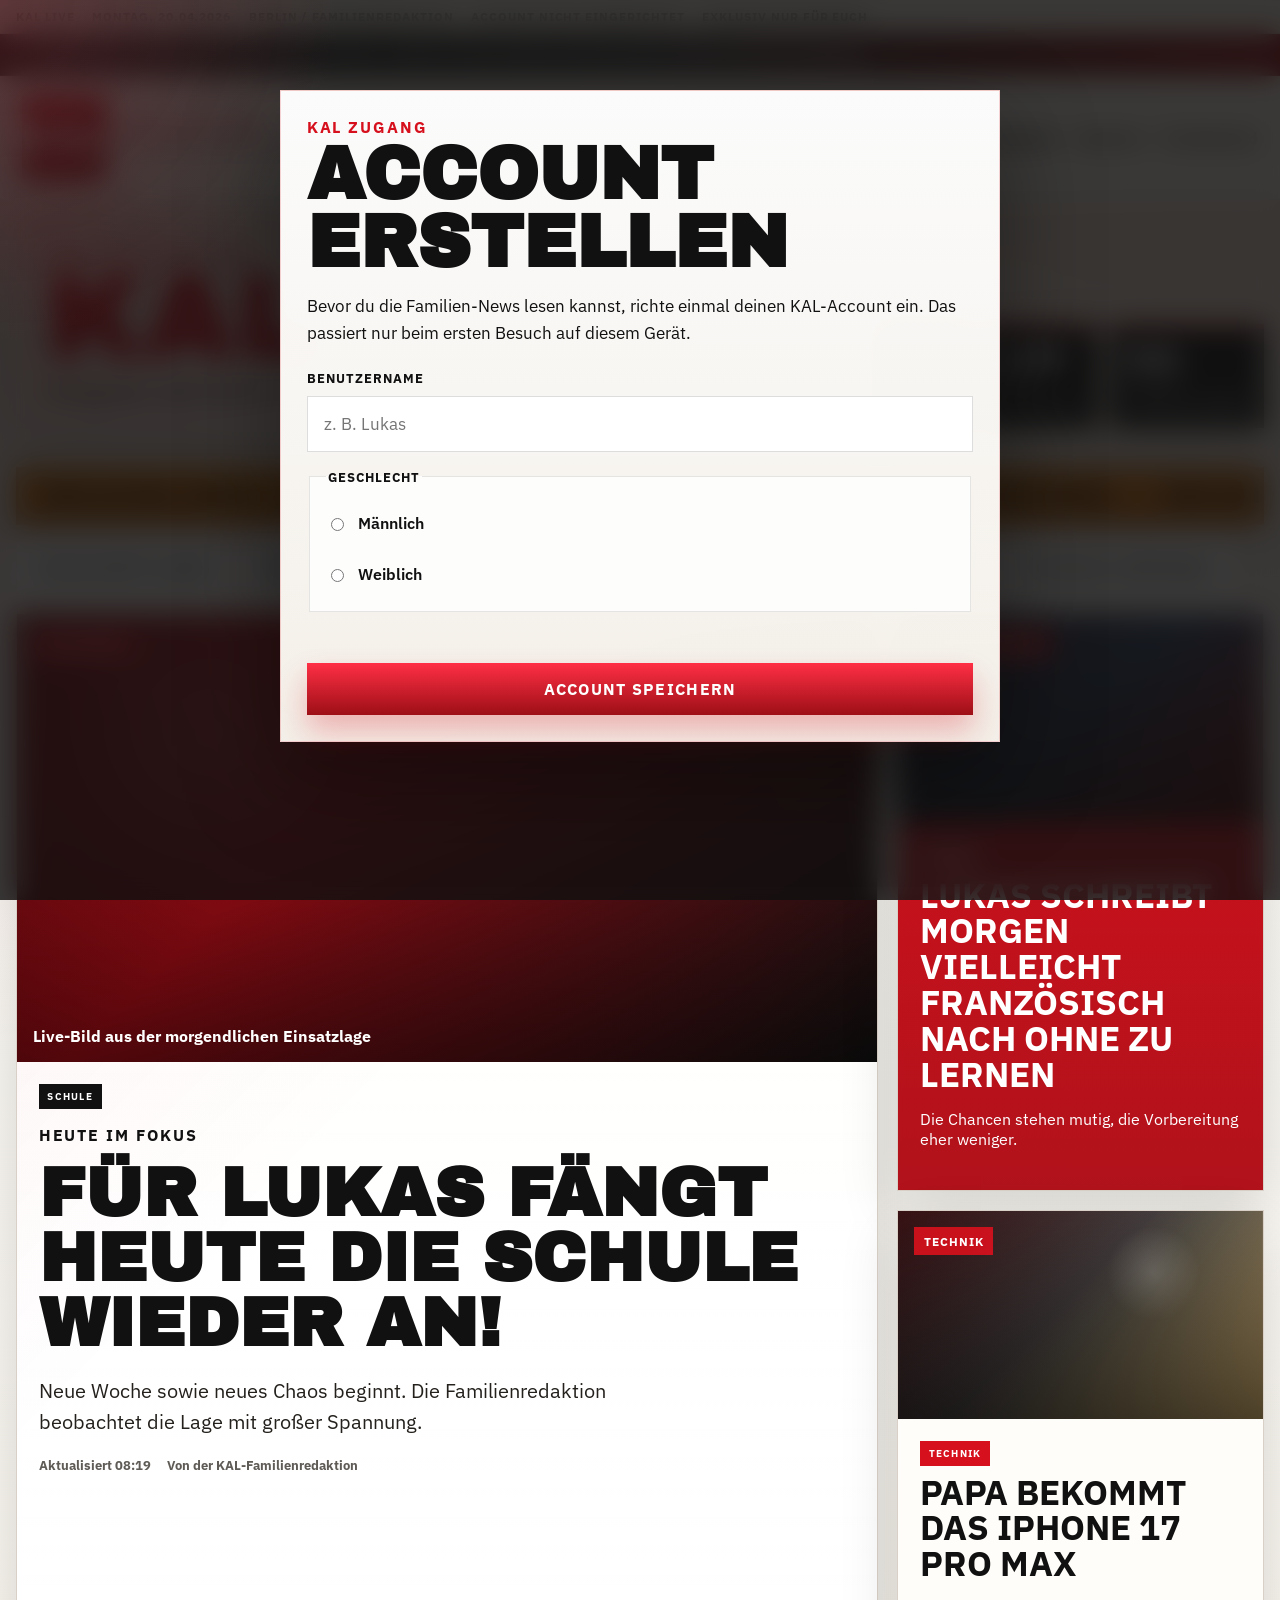
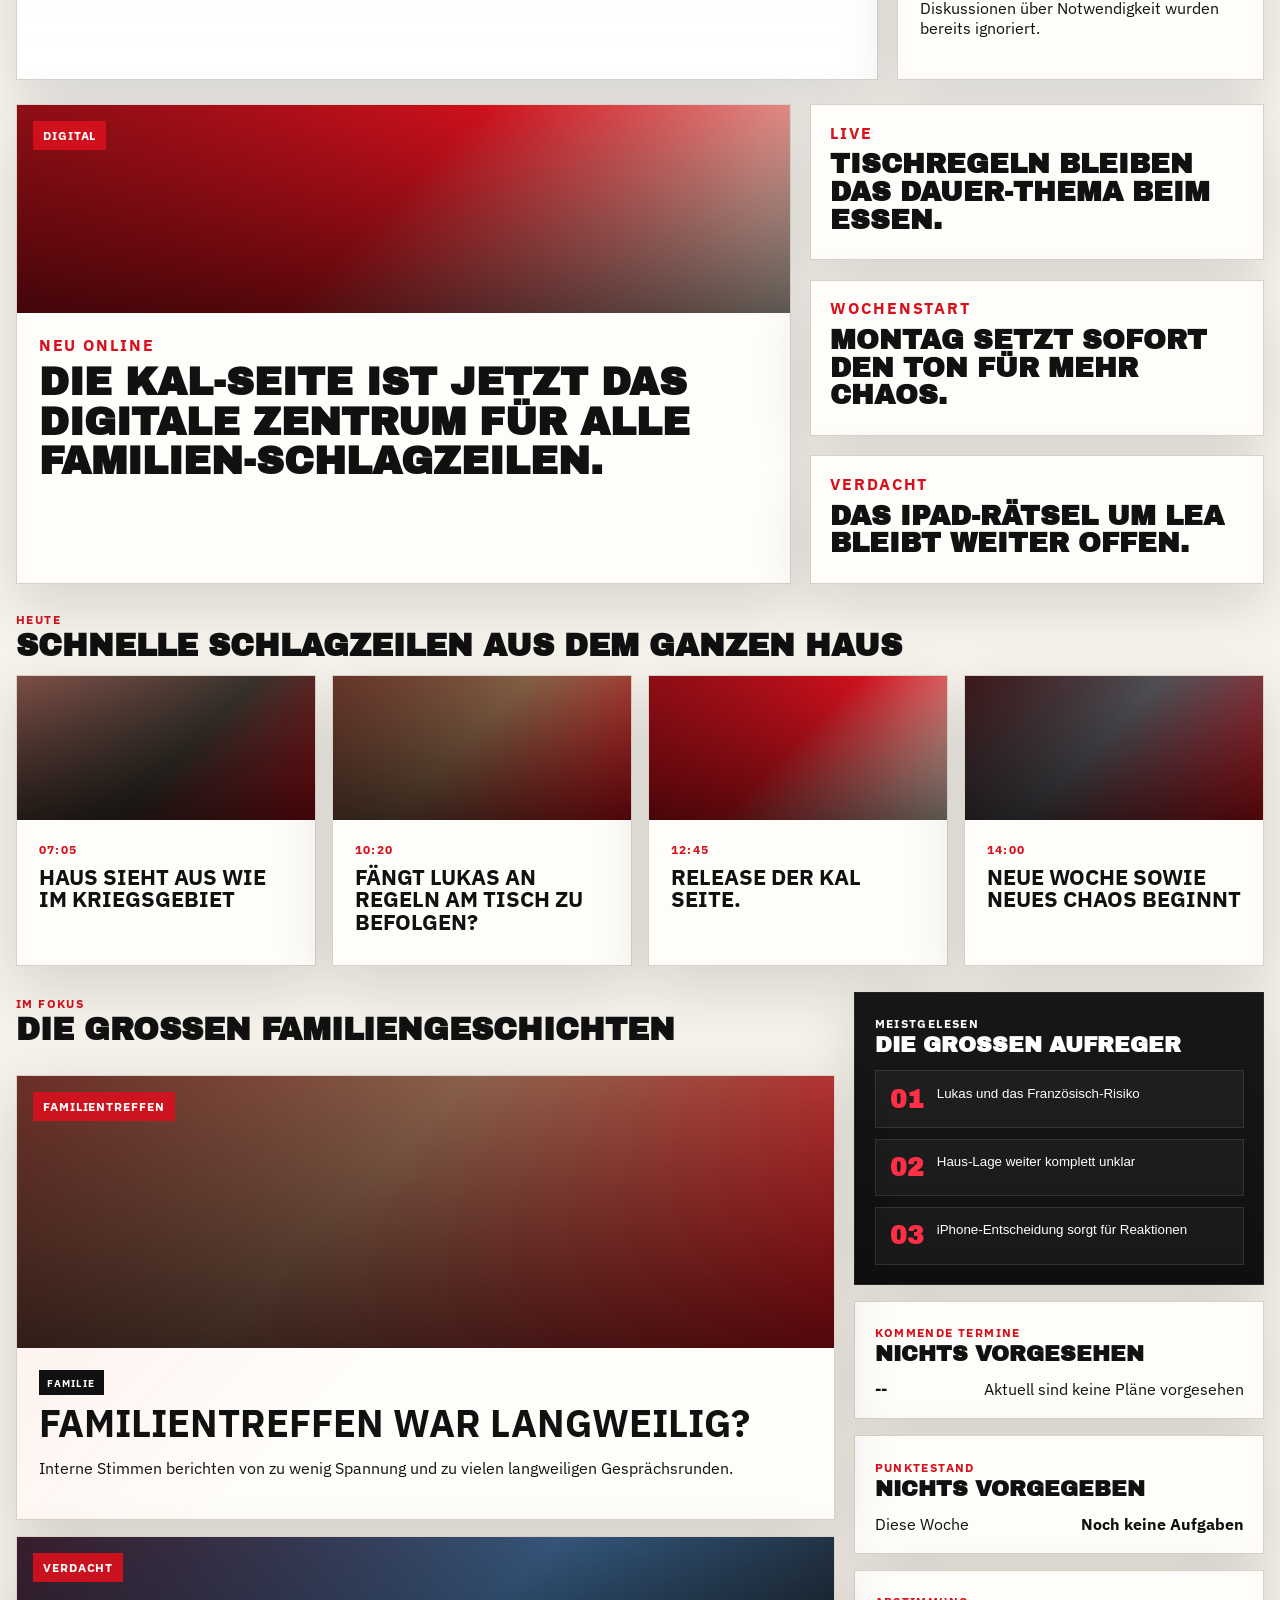
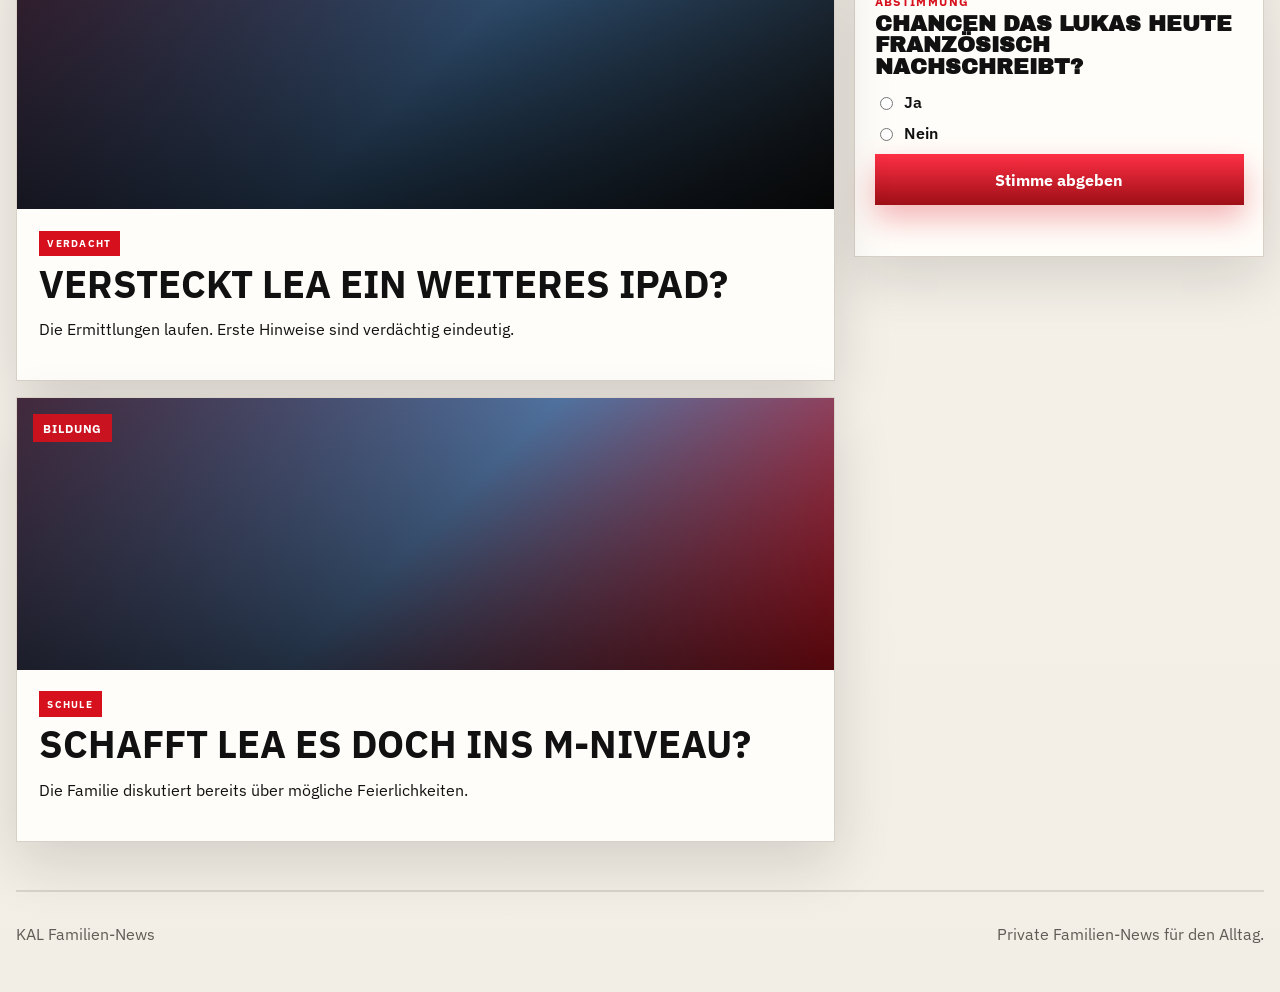
==== commit a896a004: "Add files via upload" ====
--- a/index.html
+++ b/index.html
@@ -10,15 +10,28 @@
     <title>KAL | Familien-News</title>
     <link rel="preconnect" href="https://fonts.googleapis.com" />
     <link rel="preconnect" href="https://fonts.gstatic.com" crossorigin />
-    <link href="https://fonts.googleapis.com/css2?family=Archivo+Black&family=IBM+Plex+Sans:wght@400;500;600;700&display=swap" rel="stylesheet" />
+    <link
+      href="https://fonts.googleapis.com/css2?family=Archivo+Black&family=IBM+Plex+Sans:wght@400;500;600;700&display=swap"
+      rel="stylesheet"
+    />
     <link rel="manifest" href="./manifest.webmanifest" />
     <link rel="icon" href="./icon.svg" type="image/svg+xml" />
     <link rel="apple-touch-icon" href="./icon.svg" />
     <link rel="stylesheet" href="./styles.css" />
   </head>
   <body>
+    <div class="utility-bar">
+      <div class="utility-bar__inner">
+        <span>KAL LIVE</span>
+        <span>Montag, 20.04.2026</span>
+        <span>Berlin / Familienredaktion</span>
+        <span id="account-status">Account nicht eingerichtet</span>
+        <span>Exklusiv nur für euch</span>
+      </div>
+    </div>
+
     <div class="breaking-bar">
-      <p>Live fuer die Familie: Geburtstage, Schule, Chaos im Haus und die wichtigsten Familien-Schlagzeilen.</p>
+      <p>Live für die Familie: Geburtstage, Schule, Chaos im Haus und die wichtigsten Familien-Schlagzeilen.</p>
     </div>
 
     <header class="site-header">
@@ -26,7 +39,7 @@
         <a class="brand" href="/" aria-label="KAL Startseite">KAL</a>
         <div class="brand-copy">
           <p class="eyebrow">Familien-Ausgabe</p>
-          <p class="subline">Der lauteste Ort fuer eure Haus-Nachrichten.</p>
+          <p class="subline">Der lauteste Ort für eure Haus-Nachrichten.</p>
         </div>
       </div>
 
@@ -39,34 +52,116 @@
       </nav>
     </header>
 
+    <section class="masthead-stage">
+      <div class="masthead-stage__inner">
+        <div class="masthead-stage__headline">
+          <p class="masthead-stage__kicker">Familien-Boulevard</p>
+          <h1>KAL</h1>
+          <p>Schlagzeilen, Zoff, Technik, Schule und die komplette Lage im Haus auf einen Blick.</p>
+        </div>
+        <div class="masthead-stage__stats">
+          <div class="stat-chip">
+            <strong>10</strong>
+            <span>Top-Themen</span>
+          </div>
+          <div class="stat-chip">
+            <strong>LIVE</strong>
+            <span>Heute aktualisiert</span>
+          </div>
+          <div class="stat-chip">
+            <strong>KAL</strong>
+            <span>Private Familienausgabe</span>
+          </div>
+        </div>
+      </div>
+    </section>
+
     <main class="page-shell">
+      <section class="alert-ticker" aria-label="Breaking News">
+        <div class="alert-ticker__track">
+          <span>BREAKING NEWS: LUKAS MUSS ERST AM FREITAG FRANZÖSISCH NACHSCHREIBEN.</span>
+          <span>BREAKING NEWS: LUKAS MUSS ERST AM FREITAG FRANZÖSISCH NACHSCHREIBEN.</span>
+          <span>BREAKING NEWS: LUKAS MUSS ERST AM FREITAG FRANZÖSISCH NACHSCHREIBEN.</span>
+        </div>
+      </section>
+
+      <section class="live-ribbon">
+        <button class="live-pill report-card" data-report-id="schule-start" type="button">Schulstart-Alarm</button>
+        <button class="live-pill report-card" data-report-id="franzoesisch" type="button">Französisch-Drama</button>
+        <button class="live-pill report-card" data-report-id="iphone" type="button">iPhone-Entscheidung</button>
+        <button class="live-pill report-card" data-report-id="kriegsgebiet" type="button">Haus-Lage eskaliert</button>
+        <button class="live-pill report-card" data-report-id="m-niveau" type="button">M-Niveau-Hoffnung</button>
+      </section>
+
       <section class="hero-grid" id="top-story">
-        <article class="hero-story">
-          <span class="tag tag-alert">Schule</span>
-          <p class="kicker">Heute im Fokus</p>
-          <h1>Fuer Lukas faengt heute die Schule wieder an!</h1>
-          <p class="lead">
-            Neue Woche sowie neues Chaos beginnt. Die Familienredaktion beobachtet die Lage mit grosser Spannung.
-          </p>
-          <div class="hero-meta">
-            <span>Aktualisiert 08:19</span>
-            <span>Von der KAL-Familienredaktion</span>
+        <article class="hero-story report-card" data-report-id="schule-start" tabindex="0" role="button">
+          <div class="report-thumb report-thumb--xl report-thumb--schule">
+            <span class="report-thumb__badge">Schulstart</span>
+            <span class="report-thumb__caption">Live-Bild aus der morgendlichen Einsatzlage</span>
+          </div>
+          <div class="hero-story__content">
+            <span class="tag tag-alert">Schule</span>
+            <p class="kicker">Heute im Fokus</p>
+            <h1>Für Lukas fängt heute die Schule wieder an!</h1>
+            <p class="lead">
+              Neue Woche sowie neues Chaos beginnt. Die Familienredaktion beobachtet die Lage mit großer Spannung.
+            </p>
+            <div class="hero-meta">
+              <span>Aktualisiert 08:19</span>
+              <span>Von der KAL-Familienredaktion</span>
+            </div>
           </div>
         </article>
 
         <aside class="side-stack">
-          <article class="mini-card highlight">
-            <span class="tag">Schule</span>
-            <h2>LUKAS SCHREIBT MORGEN VIELLEICHT FRANZOESISCH NACH OHNE ZU LERNEN</h2>
-            <p>Die Chancen stehen mutig, die Vorbereitung eher weniger.</p>
-          </article>
-
-          <article class="mini-card">
-            <span class="tag">Technik</span>
-            <h2>Papa bekommt das iPhone 17 Pro Max</h2>
-            <p>Diskussionen ueber Notwendigkeit wurden bereits ignoriert.</p>
+          <article class="mini-card highlight report-card" data-report-id="franzoesisch" tabindex="0" role="button">
+            <div class="report-thumb report-thumb--md report-thumb--franzoesisch">
+              <span class="report-thumb__badge">Prüfungsdrama</span>
+            </div>
+            <div class="mini-card__content">
+              <span class="tag">Schule</span>
+              <h2>LUKAS SCHREIBT MORGEN VIELLEICHT FRANZÖSISCH NACH OHNE ZU LERNEN</h2>
+              <p>Die Chancen stehen mutig, die Vorbereitung eher weniger.</p>
+            </div>
+          </article>
+
+          <article class="mini-card report-card" data-report-id="iphone" tabindex="0" role="button">
+            <div class="report-thumb report-thumb--md report-thumb--iphone">
+              <span class="report-thumb__badge">Technik</span>
+            </div>
+            <div class="mini-card__content">
+              <span class="tag">Technik</span>
+              <h2>Papa bekommt das iPhone 17 Pro Max</h2>
+              <p>Diskussionen über Notwendigkeit wurden bereits ignoriert.</p>
+            </div>
           </article>
         </aside>
+      </section>
+
+      <section class="quick-stage">
+        <article class="quick-stage__lead report-card" data-report-id="kal-release" tabindex="0" role="button">
+          <div class="report-thumb report-thumb--md report-thumb--kal-release">
+            <span class="report-thumb__badge">Digital</span>
+          </div>
+          <div class="quick-stage__content">
+            <p class="quick-stage__eyebrow">Neu online</p>
+            <h2>Die KAL-Seite ist jetzt das digitale Zentrum für alle Familien-Schlagzeilen.</h2>
+          </div>
+        </article>
+        <div class="quick-stage__rail">
+          <article class="quick-stage__item report-card" data-report-id="tischregeln" tabindex="0" role="button">
+            <p class="quick-stage__label">Live</p>
+            <h3>Tischregeln bleiben das Dauer-Thema beim Essen.</h3>
+          </article>
+          <article class="quick-stage__item report-card" data-report-id="chaos-woche" tabindex="0" role="button">
+            <p class="quick-stage__label">Wochenstart</p>
+            <h3>Montag setzt sofort den Ton für mehr Chaos.</h3>
+          </article>
+          <article class="quick-stage__item report-card" data-report-id="lea-ipad" tabindex="0" role="button">
+            <p class="quick-stage__label">Verdacht</p>
+            <h3>Das iPad-Rätsel um Lea bleibt weiter offen.</h3>
+          </article>
+        </div>
       </section>
 
       <section class="ticker-section" id="today">
@@ -76,21 +171,33 @@
         </div>
 
         <div class="ticker-grid">
-          <article class="ticker-card">
-            <p class="ticker-time">07:05</p>
-            <h3>Haus sieht aus wie im KRIEGSGEBIET</h3>
-          </article>
-          <article class="ticker-card">
-            <p class="ticker-time">10:20</p>
-            <h3>Faengt Lukas an Regeln am Tisch zu befolgen?</h3>
-          </article>
-          <article class="ticker-card">
-            <p class="ticker-time">12:45</p>
-            <h3>Release der KAL Seite.</h3>
-          </article>
-          <article class="ticker-card">
-            <p class="ticker-time">14:00</p>
-            <h3>Neue Woche sowie Neues Chaos beginnt</h3>
+          <article class="ticker-card report-card" data-report-id="kriegsgebiet" tabindex="0" role="button">
+            <div class="report-thumb report-thumb--sm report-thumb--kriegsgebiet"></div>
+            <div class="ticker-card__content">
+              <p class="ticker-time">07:05</p>
+              <h3>Haus sieht aus wie im KRIEGSGEBIET</h3>
+            </div>
+          </article>
+          <article class="ticker-card report-card" data-report-id="tischregeln" tabindex="0" role="button">
+            <div class="report-thumb report-thumb--sm report-thumb--tischregeln"></div>
+            <div class="ticker-card__content">
+              <p class="ticker-time">10:20</p>
+              <h3>Fängt Lukas an Regeln am Tisch zu befolgen?</h3>
+            </div>
+          </article>
+          <article class="ticker-card report-card" data-report-id="kal-release" tabindex="0" role="button">
+            <div class="report-thumb report-thumb--sm report-thumb--kal-release"></div>
+            <div class="ticker-card__content">
+              <p class="ticker-time">12:45</p>
+              <h3>Release der KAL Seite.</h3>
+            </div>
+          </article>
+          <article class="ticker-card report-card" data-report-id="chaos-woche" tabindex="0" role="button">
+            <div class="report-thumb report-thumb--sm report-thumb--chaos-woche"></div>
+            <div class="ticker-card__content">
+              <p class="ticker-time">14:00</p>
+              <h3>Neue Woche sowie Neues Chaos beginnt</h3>
+            </div>
           </article>
         </div>
       </section>
@@ -99,31 +206,67 @@
         <section class="story-column" id="photos">
           <div class="section-title">
             <span>Im Fokus</span>
-            <h2>Die grossen Familiengeschichten</h2>
-          </div>
-
-          <article class="story-panel story-panel-feature">
-            <span class="tag tag-dark">Familie</span>
-            <h3>Familientreffen war LANGWEILIG?</h3>
-            <p>
-              Interne Stimmen berichten von zu wenig Spannung und zu vielen langweiligen Gespraechsrunden.
-            </p>
-          </article>
-
-          <article class="story-panel">
-            <span class="tag">Verdacht</span>
-            <h3>Versteckt Lea ein weiteres iPad?</h3>
-            <p>Die Ermittlungen laufen. Erste Hinweise sind verdaechtig eindeutig.</p>
-          </article>
-
-          <article class="story-panel">
-            <span class="tag">Schule</span>
-            <h3>Schafft Lea es doch ins M-Niveau?</h3>
-            <p>Die Familie diskutiert bereits ueber moegliche Feierlichkeiten.</p>
+            <h2>Die großen Familiengeschichten</h2>
+          </div>
+
+          <article class="story-panel story-panel-feature report-card" data-report-id="familientreffen" tabindex="0" role="button">
+            <div class="report-thumb report-thumb--lg report-thumb--familientreffen">
+              <span class="report-thumb__badge">Familientreffen</span>
+            </div>
+            <div class="story-panel__content">
+              <span class="tag tag-dark">Familie</span>
+              <h3>Familientreffen war LANGWEILIG?</h3>
+              <p>
+                Interne Stimmen berichten von zu wenig Spannung und zu vielen langweiligen Gesprächsrunden.
+              </p>
+            </div>
+          </article>
+
+          <article class="story-panel report-card" data-report-id="lea-ipad" tabindex="0" role="button">
+            <div class="report-thumb report-thumb--lg report-thumb--lea-ipad">
+              <span class="report-thumb__badge">Verdacht</span>
+            </div>
+            <div class="story-panel__content">
+              <span class="tag">Verdacht</span>
+              <h3>Versteckt Lea ein weiteres iPad?</h3>
+              <p>Die Ermittlungen laufen. Erste Hinweise sind verdächtig eindeutig.</p>
+            </div>
+          </article>
+
+          <article class="story-panel report-card" data-report-id="m-niveau" tabindex="0" role="button">
+            <div class="report-thumb report-thumb--lg report-thumb--m-niveau">
+              <span class="report-thumb__badge">Bildung</span>
+            </div>
+            <div class="story-panel__content">
+              <span class="tag">Schule</span>
+              <h3>Schafft Lea es doch ins M-Niveau?</h3>
+              <p>Die Familie diskutiert bereits über mögliche Feierlichkeiten.</p>
+            </div>
           </article>
         </section>
 
         <aside class="sidebar">
+          <section class="sidebar-panel sidebar-panel--dark">
+            <div class="section-title compact">
+              <span>Meistgelesen</span>
+              <h2>Die großen Aufreger</h2>
+            </div>
+            <div class="ranking-list">
+              <button class="ranking-item report-card" data-report-id="franzoesisch" type="button">
+                <strong>01</strong>
+                <span>Lukas und das Französisch-Risiko</span>
+              </button>
+              <button class="ranking-item report-card" data-report-id="kriegsgebiet" type="button">
+                <strong>02</strong>
+                <span>Haus-Lage weiter komplett unklar</span>
+              </button>
+              <button class="ranking-item report-card" data-report-id="iphone" type="button">
+                <strong>03</strong>
+                <span>iPhone-Entscheidung sorgt für Reaktionen</span>
+              </button>
+            </div>
+          </section>
+
           <section class="sidebar-panel" id="calendar">
             <div class="section-title compact">
               <span>Kommende Termine</span>
@@ -132,7 +275,7 @@
             <ul class="agenda">
               <li>
                 <strong>--</strong>
-                <span>Aktuell sind keine Plaene vorgesehen</span>
+                <span>Aktuell sind keine Pläne vorgesehen</span>
               </li>
             </ul>
           </section>
@@ -153,7 +296,7 @@
           <section class="sidebar-panel poll-panel">
             <div class="section-title compact">
               <span>Abstimmung</span>
-              <h2>Chancen das Lukas heute Franzoesisch nachschreibt?</h2>
+              <h2>Chancen das Lukas heute Französisch nachschreibt?</h2>
             </div>
             <form id="family-poll">
               <label><input type="radio" name="vote" value="Ja" /> Ja</label>
@@ -168,8 +311,85 @@
 
     <footer class="site-footer">
       <p>KAL Familien-News</p>
-      <p>Private Familien-News fuer den Alltag.</p>
+      <p>Private Familien-News für den Alltag.</p>
     </footer>
+
+    <div class="account-gate" id="account-gate" aria-hidden="true">
+      <div class="account-gate__backdrop"></div>
+      <section class="account-gate__panel" role="dialog" aria-modal="true" aria-labelledby="account-gate-title">
+        <p class="account-gate__eyebrow">KAL Zugang</p>
+        <h2 class="account-gate__title" id="account-gate-title">Account Erstellen</h2>
+        <p class="account-gate__copy">
+          Bevor du die Familien-News lesen kannst, richte einmal deinen KAL-Account ein. Das passiert nur beim ersten
+          Besuch auf diesem Gerät.
+        </p>
+
+        <form class="account-gate__form" id="account-form">
+          <label class="account-field">
+            <span>Benutzername</span>
+            <input id="account-username" name="username" type="text" maxlength="24" autocomplete="nickname" placeholder="z. B. Lukas" />
+          </label>
+
+          <fieldset class="account-fieldset">
+            <legend>Geschlecht</legend>
+            <label class="account-choice">
+              <input type="radio" name="gender" value="M&auml;nnlich" />
+              <span>M&auml;nnlich</span>
+            </label>
+            <label class="account-choice">
+              <input type="radio" name="gender" value="Weiblich" />
+              <span>Weiblich</span>
+            </label>
+          </fieldset>
+
+          <p class="account-gate__error" id="account-error" aria-live="polite"></p>
+          <button class="account-gate__submit" type="submit">Account speichern</button>
+        </form>
+      </section>
+    </div>
+
+    <div class="report-modal" id="report-modal" aria-hidden="true">
+      <div class="report-modal__backdrop" data-close-modal></div>
+      <article class="report-modal__panel" role="dialog" aria-modal="true" aria-labelledby="report-modal-title">
+        <button class="report-modal__close" type="button" aria-label="Artikel schlie&szlig;en" data-close-modal>X</button>
+        <div class="report-modal__headerline">KAL EXKLUSIV</div>
+        <p class="report-modal__eyebrow" id="report-modal-kicker"></p>
+        <h2 class="report-modal__title" id="report-modal-title"></h2>
+        <p class="report-modal__subtitle" id="report-modal-subtitle"></p>
+        <div class="report-modal__hero" id="report-modal-visual">
+          <span class="report-modal__visual-label" id="report-modal-visual-label"></span>
+        </div>
+        <div class="report-modal__meta">
+          <span class="report-modal__author">KAL Familienredaktion</span>
+          <span id="report-modal-location"></span>
+          <span id="report-modal-time"></span>
+        </div>
+        <div class="report-modal__body" id="report-modal-body"></div>
+        <section class="comments-panel">
+          <div class="comments-panel__header">
+            <p class="comments-panel__eyebrow">KAL Kommentare</p>
+            <h3 class="comments-panel__title">Meinungen zur Schlagzeile</h3>
+          </div>
+
+          <form class="comment-form" id="comment-form">
+            <label class="comment-form__field">
+              <span>Dein Kommentar</span>
+              <textarea
+                id="comment-input"
+                name="comment"
+                rows="4"
+                maxlength="280"
+                placeholder="Schreib deine Meinung zur Story ..."
+              ></textarea>
+            </label>
+            <p class="comment-form__error" id="comment-error" aria-live="polite"></p>
+            <button class="comment-form__submit" type="submit">Kommentar posten</button>
+          </form>
+
+          <div class="comments-list" id="comments-list"></div>
+        </section>
+      </article>
+    </div>
 
     <script src="./script.js?v=2"></script>
     <script>
--- a/styles.css
+++ b/styles.css
@@ -1,12 +1,13 @@
 :root {
   --kal-red: #d6111d;
   --kal-red-deep: #9d0f16;
+  --kal-red-hot: #ff2f45;
   --kal-cream: #f6f1e8;
   --kal-paper: #fffdf9;
   --kal-ink: #111111;
   --kal-muted: #5f5b56;
   --kal-line: #d9d1c7;
-  --kal-shadow: 0 18px 50px rgba(17, 17, 17, 0.12);
+  --kal-shadow: 0 20px 55px rgba(17, 17, 17, 0.14);
 }
 
 * {
@@ -22,8 +23,19 @@
   font-family: "IBM Plex Sans", sans-serif;
   color: var(--kal-ink);
   background:
-    radial-gradient(circle at top left, rgba(214, 17, 29, 0.08), transparent 28%),
-    linear-gradient(180deg, #efe7da 0%, #f9f7f2 22%, #f3eee5 100%);
+    radial-gradient(circle at top left, rgba(214, 17, 29, 0.12), transparent 24%),
+    radial-gradient(circle at top right, rgba(255, 47, 69, 0.08), transparent 18%),
+    linear-gradient(180deg, #eadfce 0%, #f9f7f2 18%, #f3eee5 100%);
+}
+
+body::before {
+  content: "";
+  position: fixed;
+  inset: 0;
+  pointer-events: none;
+  background-image: linear-gradient(rgba(17, 17, 17, 0.03) 1px, transparent 1px);
+  background-size: 100% 48px;
+  opacity: 0.32;
 }
 
 a {
@@ -31,18 +43,44 @@
   text-decoration: none;
 }
 
+.utility-bar {
+  background: #f3ede2;
+  border-bottom: 1px solid rgba(17, 17, 17, 0.08);
+}
+
+.utility-bar__inner,
+.masthead-stage__inner,
+.page-shell,
+.site-footer {
+  width: min(1440px, calc(100% - 2rem));
+  margin: 0 auto;
+}
+
+.utility-bar__inner {
+  display: flex;
+  gap: 1.1rem;
+  flex-wrap: wrap;
+  padding: 0.55rem 0;
+  font-size: 0.74rem;
+  font-weight: 700;
+  text-transform: uppercase;
+  letter-spacing: 0.08em;
+}
+
 .breaking-bar {
-  background: var(--kal-ink);
+  background: linear-gradient(90deg, #141414, #2a2a2a, var(--kal-red-deep));
   color: white;
-  padding: 0.7rem 1.4rem;
+  padding: 0.8rem 1.4rem;
   text-transform: uppercase;
   letter-spacing: 0.08em;
-  font-size: 0.78rem;
-  font-weight: 700;
+  font-size: 0.82rem;
+  font-weight: 700;
+  box-shadow: inset 0 -1px 0 rgba(255, 255, 255, 0.08);
 }
 
 .breaking-bar p {
-  margin: 0;
+  margin: 0 auto;
+  width: min(1440px, calc(100% - 2rem));
   white-space: nowrap;
   overflow: hidden;
   text-overflow: ellipsis;
@@ -51,13 +89,13 @@
 .site-header {
   position: sticky;
   top: 0;
-  z-index: 10;
+  z-index: 20;
   display: flex;
   justify-content: space-between;
   align-items: center;
   gap: 1.5rem;
-  padding: 1.2rem 1.4rem;
-  background: rgba(246, 241, 232, 0.96);
+  padding: 1.25rem 1.4rem;
+  background: rgba(246, 241, 232, 0.95);
   backdrop-filter: blur(14px);
   border-bottom: 1px solid rgba(17, 17, 17, 0.08);
 }
@@ -72,14 +110,14 @@
   display: inline-flex;
   align-items: center;
   justify-content: center;
-  width: 5rem;
-  height: 5rem;
+  width: 5.2rem;
+  height: 5.2rem;
   background: linear-gradient(180deg, var(--kal-red) 0%, var(--kal-red-deep) 100%);
   color: white;
   font-family: "Archivo Black", sans-serif;
-  font-size: 2rem;
+  font-size: 2.15rem;
   letter-spacing: 0.04em;
-  box-shadow: var(--kal-shadow);
+  box-shadow: 0 18px 45px rgba(214, 17, 29, 0.28);
 }
 
 .brand-copy {
@@ -126,7 +164,7 @@
   content: "";
   position: absolute;
   left: 0;
-  bottom: -0.25rem;
+  bottom: -0.28rem;
   width: 100%;
   height: 2px;
   background: var(--kal-red);
@@ -140,19 +178,129 @@
   transform: scaleX(1);
 }
 
+.masthead-stage {
+  padding: 1.3rem 0 0.9rem;
+}
+
+.masthead-stage__inner {
+  display: grid;
+  grid-template-columns: 2.35fr 1fr;
+  gap: 1rem;
+  align-items: end;
+}
+
+.masthead-stage__headline {
+  padding: 1.5rem 1.7rem;
+  background: linear-gradient(135deg, rgba(214, 17, 29, 0.14), rgba(255, 255, 255, 0.92));
+  border: 1px solid rgba(17, 17, 17, 0.08);
+  box-shadow: var(--kal-shadow);
+}
+
+.masthead-stage__kicker {
+  margin: 0;
+  color: var(--kal-red);
+  text-transform: uppercase;
+  letter-spacing: 0.12em;
+  font-weight: 700;
+}
+
+.masthead-stage__headline h1 {
+  margin: 0.1rem 0 0;
+  font-family: "Archivo Black", sans-serif;
+  font-size: clamp(4rem, 9vw, 8rem);
+  line-height: 0.9;
+  letter-spacing: 0.02em;
+  color: var(--kal-red);
+}
+
+.masthead-stage__headline p:last-child {
+  margin: 0.55rem 0 0;
+  max-width: 62rem;
+  font-size: 1.1rem;
+  font-weight: 600;
+}
+
+.masthead-stage__stats {
+  display: grid;
+  grid-template-columns: repeat(3, 1fr);
+  gap: 0.8rem;
+}
+
+.stat-chip {
+  padding: 1rem;
+  background: #121212;
+  color: #fff;
+  border-top: 5px solid var(--kal-red);
+  box-shadow: var(--kal-shadow);
+}
+
+.stat-chip strong {
+  display: block;
+  font-family: "Archivo Black", sans-serif;
+  font-size: 1.55rem;
+}
+
 .page-shell {
-  width: min(1180px, calc(100% - 2rem));
   margin: 1.5rem auto 3rem;
 }
 
+.alert-ticker {
+  position: relative;
+  overflow: hidden;
+  margin-bottom: 1rem;
+  border: 3px solid #a94d00;
+  background: linear-gradient(180deg, #df7a14, #c96508);
+  box-shadow: var(--kal-shadow);
+}
+
+.alert-ticker__track {
+  display: flex;
+  width: max-content;
+  animation: alert-scroll 18s linear infinite;
+}
+
+.alert-ticker__track span {
+  flex: 0 0 auto;
+  padding: 0.9rem 1.4rem;
+  color: #111;
+  font-family: "Archivo Black", sans-serif;
+  font-size: clamp(1rem, 2vw, 1.35rem);
+  letter-spacing: 0.04em;
+  text-transform: uppercase;
+  white-space: nowrap;
+}
+
+.live-ribbon {
+  display: flex;
+  gap: 0.8rem;
+  flex-wrap: wrap;
+  margin-bottom: 1.2rem;
+}
+
+.live-pill {
+  border: 1px solid rgba(214, 17, 29, 0.22);
+  background: rgba(255, 255, 255, 0.92);
+  padding: 0.95rem 1.15rem;
+  font: inherit;
+  font-weight: 700;
+  text-transform: uppercase;
+  letter-spacing: 0.06em;
+}
+
 .hero-grid,
-.content-grid {
+.content-grid,
+.quick-stage {
   display: grid;
   gap: 1.2rem;
 }
 
 .hero-grid {
-  grid-template-columns: 2.1fr 1fr;
+  grid-template-columns: 2.35fr 1fr;
+  margin-bottom: 1.5rem;
+}
+
+.quick-stage {
+  grid-template-columns: 1.45fr 0.85fr;
   margin-bottom: 1.5rem;
 }
 
@@ -160,33 +308,44 @@
 .mini-card,
 .ticker-card,
 .story-panel,
-.sidebar-panel {
+.sidebar-panel,
+.quick-stage__lead,
+.quick-stage__item {
   background: var(--kal-paper);
   border: 1px solid var(--kal-line);
   box-shadow: var(--kal-shadow);
 }
 
 .hero-story {
-  padding: 2rem;
-  min-height: 27rem;
+  padding: 0;
+  min-height: 42rem;
+  overflow: hidden;
   background:
     linear-gradient(135deg, rgba(214, 17, 29, 0.06), transparent 44%),
     linear-gradient(180deg, rgba(255, 255, 255, 0.84), rgba(255, 255, 255, 0.98)),
     var(--kal-paper);
 }
 
+.hero-story__content,
+.mini-card__content,
+.story-panel__content,
+.ticker-card__content,
+.quick-stage__content {
+  padding: 1.35rem 1.35rem 1.55rem;
+}
+
 .hero-story h1 {
   margin: 0.7rem 0 0.9rem;
   font-family: "Archivo Black", sans-serif;
-  font-size: clamp(2.4rem, 4vw, 4.5rem);
+  font-size: clamp(3.4rem, 5.4vw, 6.3rem);
   line-height: 0.94;
   text-transform: uppercase;
 }
 
 .lead {
   max-width: 42rem;
-  font-size: 1.08rem;
-  line-height: 1.5;
+  font-size: 1.22rem;
+  line-height: 1.6;
   color: #24211d;
 }
 
@@ -200,7 +359,8 @@
   color: var(--kal-muted);
 }
 
-.side-stack {
+.side-stack,
+.quick-stage__rail {
   display: grid;
   gap: 1.2rem;
 }
@@ -208,19 +368,26 @@
 .mini-card,
 .story-panel,
 .sidebar-panel {
+  padding: 0;
+}
+
+.sidebar-panel {
   padding: 1.2rem;
 }
 
 .mini-card h2,
 .story-panel h3,
 .ticker-card h3,
-.sidebar-panel h2 {
+.sidebar-panel h2,
+.quick-stage__content h2,
+.quick-stage__item h3 {
   margin: 0.55rem 0 0.45rem;
-  line-height: 1.1;
+  line-height: 1.02;
 }
 
 .mini-card h2 {
-  font-size: 1.4rem;
+  font-size: 2.2rem;
+  text-transform: uppercase;
 }
 
 .mini-card.highlight {
@@ -240,10 +407,7 @@
   background: var(--kal-red);
 }
 
-.tag-dark {
-  background: var(--kal-ink);
-}
-
+.tag-dark,
 .tag-alert {
   background: #111111;
 }
@@ -260,7 +424,7 @@
 .section-title h2 {
   margin: 0.2rem 0 0;
   font-family: "Archivo Black", sans-serif;
-  font-size: clamp(1.6rem, 2vw, 2.2rem);
+  font-size: clamp(1.9rem, 2.4vw, 2.9rem);
   text-transform: uppercase;
   line-height: 1;
 }
@@ -276,7 +440,8 @@
 }
 
 .ticker-card {
-  padding: 1rem;
+  padding: 0;
+  overflow: hidden;
 }
 
 .ticker-time {
@@ -286,7 +451,33 @@
 }
 
 .ticker-card h3 {
-  font-size: 1.05rem;
+  font-size: 1.38rem;
+  text-transform: uppercase;
+}
+
+.quick-stage__content h2 {
+  font-family: "Archivo Black", sans-serif;
+  font-size: clamp(2rem, 3vw, 3.4rem);
+  text-transform: uppercase;
+}
+
+.quick-stage__eyebrow,
+.quick-stage__label {
+  margin: 0;
+  color: var(--kal-red);
+  text-transform: uppercase;
+  letter-spacing: 0.12em;
+  font-weight: 700;
+}
+
+.quick-stage__item {
+  padding: 1.1rem 1.2rem;
+}
+
+.quick-stage__item h3 {
+  font-family: "Archivo Black", sans-serif;
+  font-size: 1.7rem;
+  text-transform: uppercase;
 }
 
 .content-grid {
@@ -294,7 +485,8 @@
   align-items: start;
 }
 
-.story-column {
+.story-column,
+.sidebar {
   display: grid;
   gap: 1rem;
 }
@@ -306,16 +498,46 @@
 }
 
 .story-panel h3 {
+  font-size: 2.35rem;
+  text-transform: uppercase;
+}
+
+.section-title.compact h2 {
+  font-size: 1.35rem;
+}
+
+.sidebar-panel--dark {
+  background: linear-gradient(180deg, #181818, #0f0f0f);
+  color: #fff;
+  border-color: rgba(255, 255, 255, 0.08);
+}
+
+.sidebar-panel--dark .section-title span,
+.sidebar-panel--dark .section-title h2 {
+  color: #fff;
+}
+
+.ranking-list {
+  display: grid;
+  gap: 0.65rem;
+}
+
+.ranking-item {
+  display: grid;
+  grid-template-columns: auto 1fr;
+  gap: 0.8rem;
+  align-items: start;
+  padding: 0.9rem;
+  border: 1px solid rgba(255, 255, 255, 0.1);
+  background: rgba(255, 255, 255, 0.04);
+  color: inherit;
+  text-align: left;
+}
+
+.ranking-item strong {
+  font-family: "Archivo Black", sans-serif;
   font-size: 1.55rem;
-}
-
-.sidebar {
-  display: grid;
-  gap: 1rem;
-}
-
-.section-title.compact h2 {
-  font-size: 1.3rem;
+  color: var(--kal-red-hot);
 }
 
 .agenda,
@@ -359,12 +581,13 @@
 
 .poll-panel button {
   border: 0;
-  padding: 0.9rem 1rem;
-  background: var(--kal-red);
+  padding: 0.95rem 1rem;
+  background: linear-gradient(180deg, var(--kal-red-hot), var(--kal-red-deep));
   color: white;
   font: inherit;
   font-weight: 700;
   cursor: pointer;
+  box-shadow: 0 14px 30px rgba(214, 17, 29, 0.3);
 }
 
 .poll-result {
@@ -379,18 +602,650 @@
   justify-content: space-between;
   gap: 1rem;
   flex-wrap: wrap;
-  width: min(1180px, calc(100% - 2rem));
   margin: 0 auto 2rem;
   padding-top: 1rem;
   border-top: 2px solid rgba(17, 17, 17, 0.12);
   color: var(--kal-muted);
 }
 
+.report-card {
+  cursor: pointer;
+  position: relative;
+  transition: transform 180ms ease, box-shadow 180ms ease, border-color 180ms ease;
+  animation: rise-in 520ms ease backwards;
+}
+
+.report-card:hover,
+.report-card:focus-visible {
+  transform: translateY(-6px) scale(1.01);
+  box-shadow: 0 28px 65px rgba(17, 17, 17, 0.2);
+  border-color: rgba(214, 17, 29, 0.55);
+}
+
+.report-thumb {
+  position: relative;
+  overflow: hidden;
+  background-color: #d7d1c7;
+  background-size: cover;
+  background-position: center;
+}
+
+.report-thumb::before {
+  content: "";
+  position: absolute;
+  inset: 0;
+  background:
+    linear-gradient(180deg, rgba(0, 0, 0, 0.03) 0%, rgba(0, 0, 0, 0.62) 100%),
+    linear-gradient(135deg, rgba(214, 17, 29, 0.2), transparent 55%);
+}
+
+.report-thumb::after {
+  content: "";
+  position: absolute;
+  inset: -10%;
+  background: linear-gradient(120deg, transparent 0%, rgba(255, 255, 255, 0.16) 45%, transparent 80%);
+  transform: translateX(-120%);
+  transition: transform 500ms ease;
+}
+
+.report-card:hover .report-thumb::after,
+.report-card:focus-visible .report-thumb::after {
+  transform: translateX(120%);
+}
+
+.report-thumb--xl {
+  min-height: 28rem;
+}
+
+.report-thumb--lg {
+  min-height: 17rem;
+}
+
+.report-thumb--md {
+  min-height: 13rem;
+}
+
+.report-thumb--sm {
+  min-height: 9rem;
+}
+
+.report-thumb__badge,
+.report-thumb__caption {
+  position: absolute;
+  z-index: 1;
+  left: 1rem;
+  color: #fff;
+}
+
+.report-thumb__badge {
+  top: 1rem;
+  padding: 0.42rem 0.62rem;
+  background: rgba(214, 17, 29, 0.92);
+  font-size: 0.72rem;
+  font-weight: 700;
+  letter-spacing: 0.08em;
+  text-transform: uppercase;
+}
+
+.report-thumb__caption {
+  bottom: 1rem;
+  max-width: 75%;
+  font-weight: 700;
+  font-size: 1rem;
+}
+
+.report-thumb--schule {
+  background-image:
+    radial-gradient(circle at 22% 28%, rgba(255, 255, 255, 0.16), transparent 20%),
+    linear-gradient(135deg, #6f0d13 0%, #d6111d 38%, #1b1b1b 100%);
+}
+
+.report-thumb--franzoesisch {
+  background-image: linear-gradient(140deg, #1f2b45 0%, #314b6f 48%, #b1121b 100%);
+}
+
+.report-thumb--iphone {
+  background-image:
+    radial-gradient(circle at 70% 30%, rgba(255, 255, 255, 0.22), transparent 16%),
+    linear-gradient(135deg, #111 0%, #404040 45%, #c9a86a 100%);
+}
+
+.report-thumb--kriegsgebiet {
+  background-image: linear-gradient(135deg, #6b6052 0%, #3b342d 55%, #aa0f19 100%);
+}
+
+.report-thumb--tischregeln {
+  background-image: linear-gradient(135deg, #4f3f2e 0%, #856649 45%, #d6111d 100%);
+}
+
+.report-thumb--kal-release {
+  background-image: linear-gradient(135deg, #800d14 0%, #d6111d 48%, #f4e7d4 100%);
+}
+
+.report-thumb--chaos-woche {
+  background-image: linear-gradient(135deg, #1a1a1a 0%, #4f565c 45%, #c8101a 100%);
+}
+
+.report-thumb--familientreffen {
+  background-image: linear-gradient(135deg, #54382c 0%, #8c6850 42%, #d6111d 100%);
+}
+
+.report-thumb--lea-ipad {
+  background-image: linear-gradient(135deg, #132132 0%, #34597f 50%, #121212 100%);
+}
+
+.report-thumb--m-niveau {
+  background-image: linear-gradient(135deg, #203046 0%, #5077a6 50%, #d6111d 100%);
+}
+
+.report-modal {
+  position: fixed;
+  inset: 0;
+  z-index: 1000;
+  display: none;
+}
+
+.report-modal.is-open {
+  display: block;
+}
+
+.report-modal__backdrop {
+  position: absolute;
+  inset: 0;
+  background: rgba(17, 17, 17, 0.72);
+  backdrop-filter: blur(10px);
+}
+
+.report-modal__panel {
+  position: relative;
+  z-index: 1;
+  width: min(1320px, calc(100% - 1rem));
+  max-height: calc(100vh - 1rem);
+  margin: 0.5rem auto;
+  padding: 1.5rem 1.5rem 2rem;
+  overflow: auto;
+  background: #ffffff;
+  box-shadow: 0 30px 80px rgba(0, 0, 0, 0.35);
+  animation: modal-in 220ms ease;
+}
+
+.report-modal__close {
+  position: sticky;
+  top: 0;
+  float: right;
+  width: 3rem;
+  height: 3rem;
+  border: 0;
+  background: var(--kal-red);
+  color: #fff;
+  font-size: 1.5rem;
+  line-height: 1;
+  cursor: pointer;
+}
+
+.report-modal__headerline {
+  display: inline-flex;
+  margin-bottom: 0.8rem;
+  padding: 0.45rem 0.7rem;
+  background: var(--kal-red);
+  color: #fff;
+  font-weight: 700;
+  letter-spacing: 0.08em;
+  text-transform: uppercase;
+}
+
+.report-modal__eyebrow {
+  margin: 0 0 0.8rem;
+  color: var(--kal-red);
+  text-align: left;
+  text-transform: uppercase;
+  letter-spacing: 0.08em;
+  font-weight: 700;
+  font-size: 1.6rem;
+}
+
+.report-modal__title {
+  margin: 0;
+  font-family: "Archivo Black", sans-serif;
+  font-size: clamp(3.1rem, 6.2vw, 7rem);
+  line-height: 0.92;
+  text-transform: uppercase;
+}
+
+.report-modal__subtitle {
+  margin: 0.9rem 0 1.2rem;
+  font-size: clamp(1.1rem, 2vw, 2rem);
+  font-weight: 700;
+  text-align: left;
+}
+
+.report-modal__hero {
+  min-height: 38rem;
+  margin-bottom: 1.2rem;
+  padding: 1.5rem;
+  display: flex;
+  align-items: end;
+  border: 1px solid var(--kal-line);
+  background-size: cover;
+  background-position: center;
+}
+
+.report-modal__visual-label {
+  display: inline-flex;
+  padding: 0.45rem 0.7rem;
+  background: rgba(255, 255, 255, 0.88);
+  color: var(--kal-ink);
+  font-weight: 700;
+}
+
+.report-modal__meta {
+  display: flex;
+  gap: 1rem;
+  flex-wrap: wrap;
+  margin-bottom: 1.2rem;
+  font-weight: 700;
+  font-size: 0.98rem;
+}
+
+.report-modal__body {
+  display: grid;
+  gap: 1rem;
+  font-size: 1.42rem;
+  line-height: 1.75;
+}
+
+.comments-panel {
+  margin-top: 2rem;
+  padding: 1.4rem;
+  border: 1px solid rgba(17, 17, 17, 0.08);
+  background:
+    linear-gradient(135deg, rgba(214, 17, 29, 0.06), transparent 50%),
+    #faf7f1;
+}
+
+.comments-panel__header {
+  margin-bottom: 1rem;
+}
+
+.comments-panel__eyebrow {
+  margin: 0;
+  color: var(--kal-red);
+  text-transform: uppercase;
+  letter-spacing: 0.12em;
+  font-weight: 700;
+  font-size: 0.8rem;
+}
+
+.comments-panel__title {
+  margin: 0.25rem 0 0;
+  font-family: "Archivo Black", sans-serif;
+  font-size: clamp(1.5rem, 2.8vw, 2.6rem);
+  text-transform: uppercase;
+  line-height: 0.98;
+}
+
+.comment-form {
+  display: grid;
+  gap: 0.85rem;
+  margin-bottom: 1.3rem;
+}
+
+.comment-form__field {
+  display: grid;
+  gap: 0.5rem;
+}
+
+.comment-form__field span {
+  font-weight: 700;
+  text-transform: uppercase;
+  letter-spacing: 0.08em;
+  font-size: 0.82rem;
+}
+
+.comment-form__field textarea {
+  width: 100%;
+  resize: vertical;
+  min-height: 7rem;
+  border: 1px solid rgba(17, 17, 17, 0.12);
+  background: #fff;
+  padding: 1rem;
+  font: inherit;
+  font-size: 1rem;
+  line-height: 1.5;
+}
+
+.comment-form__field textarea:focus {
+  outline: 2px solid rgba(214, 17, 29, 0.18);
+  border-color: var(--kal-red);
+}
+
+.comment-form__submit {
+  justify-self: start;
+  border: 0;
+  padding: 0.95rem 1.2rem;
+  background: linear-gradient(180deg, var(--kal-red-hot), var(--kal-red-deep));
+  color: #fff;
+  font: inherit;
+  font-weight: 700;
+  text-transform: uppercase;
+  letter-spacing: 0.08em;
+  cursor: pointer;
+  box-shadow: 0 14px 28px rgba(214, 17, 29, 0.28);
+  transition: transform 160ms ease, box-shadow 160ms ease;
+}
+
+.comment-form__submit:hover,
+.comment-form__submit:focus-visible {
+  transform: translateY(-2px);
+  box-shadow: 0 18px 34px rgba(214, 17, 29, 0.34);
+}
+
+.comment-form__error {
+  min-height: 1.1rem;
+  margin: 0;
+  color: var(--kal-red-deep);
+  font-weight: 700;
+}
+
+.comments-list {
+  display: grid;
+  gap: 0.9rem;
+}
+
+.comment-card {
+  display: grid;
+  grid-template-columns: auto 1fr;
+  gap: 0.9rem;
+  align-items: start;
+  padding: 1rem;
+  border: 1px solid rgba(17, 17, 17, 0.08);
+  background: rgba(255, 255, 255, 0.96);
+  box-shadow: 0 16px 34px rgba(17, 17, 17, 0.08);
+  animation: comment-in 220ms ease;
+}
+
+.comment-card__avatar {
+  width: 3rem;
+  height: 3rem;
+  border-radius: 50%;
+  display: inline-flex;
+  align-items: center;
+  justify-content: center;
+  color: #fff;
+  font-weight: 800;
+  font-size: 1.1rem;
+  box-shadow: inset 0 -6px 18px rgba(0, 0, 0, 0.16);
+}
+
+.comment-card__avatar--male {
+  background: linear-gradient(180deg, #2c79ff, #1443a8);
+}
+
+.comment-card__avatar--female {
+  background: linear-gradient(180deg, #ff64bb, #c12677);
+}
+
+.comment-card__avatar--default {
+  background: linear-gradient(180deg, #676767, #2f2f2f);
+}
+
+.comment-card__header {
+  display: flex;
+  flex-wrap: wrap;
+  gap: 0.6rem;
+  align-items: baseline;
+  margin-bottom: 0.4rem;
+}
+
+.comment-card__name {
+  font-weight: 800;
+  font-size: 1rem;
+}
+
+.comment-card__badge {
+  display: inline-flex;
+  align-items: center;
+  padding: 0.2rem 0.45rem;
+  background: linear-gradient(180deg, var(--kal-red-hot), var(--kal-red-deep));
+  color: #fff;
+  font-size: 0.68rem;
+  font-weight: 800;
+  letter-spacing: 0.08em;
+  text-transform: uppercase;
+}
+
+.comment-card__meta {
+  color: var(--kal-muted);
+  font-size: 0.86rem;
+  font-weight: 700;
+}
+
+.comment-card__text {
+  margin: 0;
+  font-size: 1rem;
+  line-height: 1.6;
+}
+
+.comment-card__actions {
+  margin-top: 0.7rem;
+}
+
+.comment-card__delete {
+  border: 1px solid rgba(17, 17, 17, 0.14);
+  background: #fff;
+  color: #111;
+  padding: 0.45rem 0.65rem;
+  font: inherit;
+  font-size: 0.78rem;
+  font-weight: 700;
+  text-transform: uppercase;
+  letter-spacing: 0.08em;
+  cursor: pointer;
+  transition: transform 140ms ease, border-color 140ms ease, color 140ms ease;
+}
+
+.comment-card__delete:hover,
+.comment-card__delete:focus-visible {
+  transform: translateY(-1px);
+  border-color: var(--kal-red);
+  color: var(--kal-red);
+}
+
+.comments-empty {
+  padding: 1rem;
+  border: 1px dashed rgba(17, 17, 17, 0.18);
+  background: rgba(255, 255, 255, 0.72);
+  color: var(--kal-muted);
+  font-weight: 700;
+}
+
+body.account-gate-open {
+  overflow: hidden;
+}
+
+.account-gate {
+  position: fixed;
+  inset: 0;
+  z-index: 1200;
+  display: none;
+}
+
+.account-gate.is-open {
+  display: block;
+}
+
+.account-gate__backdrop {
+  position: absolute;
+  inset: 0;
+  background:
+    radial-gradient(circle at top left, rgba(255, 47, 69, 0.18), transparent 22%),
+    rgba(17, 17, 17, 0.82);
+  backdrop-filter: blur(14px);
+}
+
+.account-gate__panel {
+  position: relative;
+  z-index: 1;
+  width: min(720px, calc(100% - 1rem));
+  margin: min(10vh, 6rem) auto 0;
+  padding: 1.6rem;
+  background: linear-gradient(180deg, rgba(255, 255, 255, 0.98), rgba(248, 244, 237, 0.98));
+  border: 1px solid rgba(214, 17, 29, 0.18);
+  box-shadow: 0 36px 90px rgba(0, 0, 0, 0.38);
+  animation: modal-in 220ms ease;
+}
+
+.account-gate__eyebrow {
+  margin: 0;
+  color: var(--kal-red);
+  text-transform: uppercase;
+  letter-spacing: 0.12em;
+  font-weight: 700;
+}
+
+.account-gate__title {
+  margin: 0.3rem 0 0;
+  font-family: "Archivo Black", sans-serif;
+  font-size: clamp(2.6rem, 6vw, 4.6rem);
+  line-height: 0.92;
+  text-transform: uppercase;
+}
+
+.account-gate__copy {
+  margin: 1rem 0 0;
+  font-size: 1.05rem;
+  line-height: 1.6;
+}
+
+.account-gate__form {
+  display: grid;
+  gap: 1rem;
+  margin-top: 1.4rem;
+}
+
+.account-field,
+.account-fieldset {
+  display: grid;
+  gap: 0.55rem;
+}
+
+.account-field span,
+.account-fieldset legend {
+  font-weight: 700;
+  text-transform: uppercase;
+  letter-spacing: 0.08em;
+  font-size: 0.84rem;
+}
+
+.account-field input {
+  width: 100%;
+  border: 1px solid rgba(17, 17, 17, 0.14);
+  background: #fff;
+  padding: 1rem 1rem;
+  font: inherit;
+  font-size: 1.05rem;
+}
+
+.account-field input:focus {
+  outline: 2px solid rgba(214, 17, 29, 0.25);
+  border-color: var(--kal-red);
+}
+
+.account-fieldset {
+  border: 1px solid rgba(17, 17, 17, 0.1);
+  padding: 1rem;
+  background: rgba(255, 255, 255, 0.84);
+}
+
+.account-choice {
+  display: flex;
+  align-items: center;
+  gap: 0.7rem;
+  padding: 0.7rem 0;
+  font-weight: 600;
+}
+
+.account-choice input {
+  accent-color: var(--kal-red);
+}
+
+.account-gate__submit {
+  border: 0;
+  padding: 1rem 1.2rem;
+  background: linear-gradient(180deg, var(--kal-red-hot), var(--kal-red-deep));
+  color: #fff;
+  font: inherit;
+  font-weight: 700;
+  text-transform: uppercase;
+  letter-spacing: 0.08em;
+  cursor: pointer;
+  box-shadow: 0 16px 30px rgba(214, 17, 29, 0.28);
+}
+
+.account-gate__error {
+  min-height: 1.2rem;
+  margin: 0;
+  color: var(--kal-red-deep);
+  font-weight: 700;
+}
+
+body.modal-open {
+  overflow: hidden;
+}
+
+@keyframes rise-in {
+  from {
+    opacity: 0;
+    transform: translateY(20px);
+  }
+
+  to {
+    opacity: 1;
+    transform: translateY(0);
+  }
+}
+
+@keyframes modal-in {
+  from {
+    opacity: 0;
+    transform: translateY(24px) scale(0.98);
+  }
+
+  to {
+    opacity: 1;
+    transform: translateY(0) scale(1);
+  }
+}
+
+@keyframes comment-in {
+  from {
+    opacity: 0;
+    transform: translateY(14px) scale(0.98);
+  }
+
+  to {
+    opacity: 1;
+    transform: translateY(0) scale(1);
+  }
+}
+
+@keyframes alert-scroll {
+  from {
+    transform: translateX(0);
+  }
+
+  to {
+    transform: translateX(-33.333%);
+  }
+}
+
 @media (max-width: 980px) {
   .site-header,
   .hero-grid,
   .content-grid,
-  .ticker-grid {
+  .ticker-grid,
+  .masthead-stage__inner,
+  .quick-stage {
     grid-template-columns: 1fr;
   }
 
@@ -403,14 +1258,33 @@
     gap: 0.7rem 1rem;
   }
 
+  .masthead-stage__stats {
+    grid-template-columns: 1fr;
+  }
+
   .hero-story {
     min-height: auto;
   }
+
+  .report-modal__panel {
+    padding: 1.2rem;
+  }
+
+  .report-modal__hero {
+    min-height: 18rem;
+  }
+
+  .account-gate__panel {
+    padding: 1.2rem;
+  }
 }
 
 @media (max-width: 640px) {
+  .utility-bar__inner,
+  .masthead-stage__inner,
   .page-shell,
-  .site-footer {
+  .site-footer,
+  .breaking-bar p {
     width: min(100% - 1rem, 100%);
   }
 
@@ -419,15 +1293,29 @@
   }
 
   .brand {
-    width: 4.2rem;
-    height: 4.2rem;
-    font-size: 1.7rem;
-  }
-
-  .hero-story,
-  .mini-card,
-  .story-panel,
+    width: 4.3rem;
+    height: 4.3rem;
+    font-size: 1.75rem;
+  }
+
+  .hero-story__content,
+  .mini-card__content,
+  .story-panel__content,
+  .ticker-card__content,
+  .quick-stage__content {
+    padding: 1rem;
+  }
+
   .sidebar-panel {
     padding: 1rem;
   }
-}
+
+  .report-modal__title {
+    font-size: clamp(2rem, 10vw, 3.6rem);
+  }
+
+  .live-ribbon {
+    display: grid;
+    grid-template-columns: 1fr 1fr;
+  }
+}
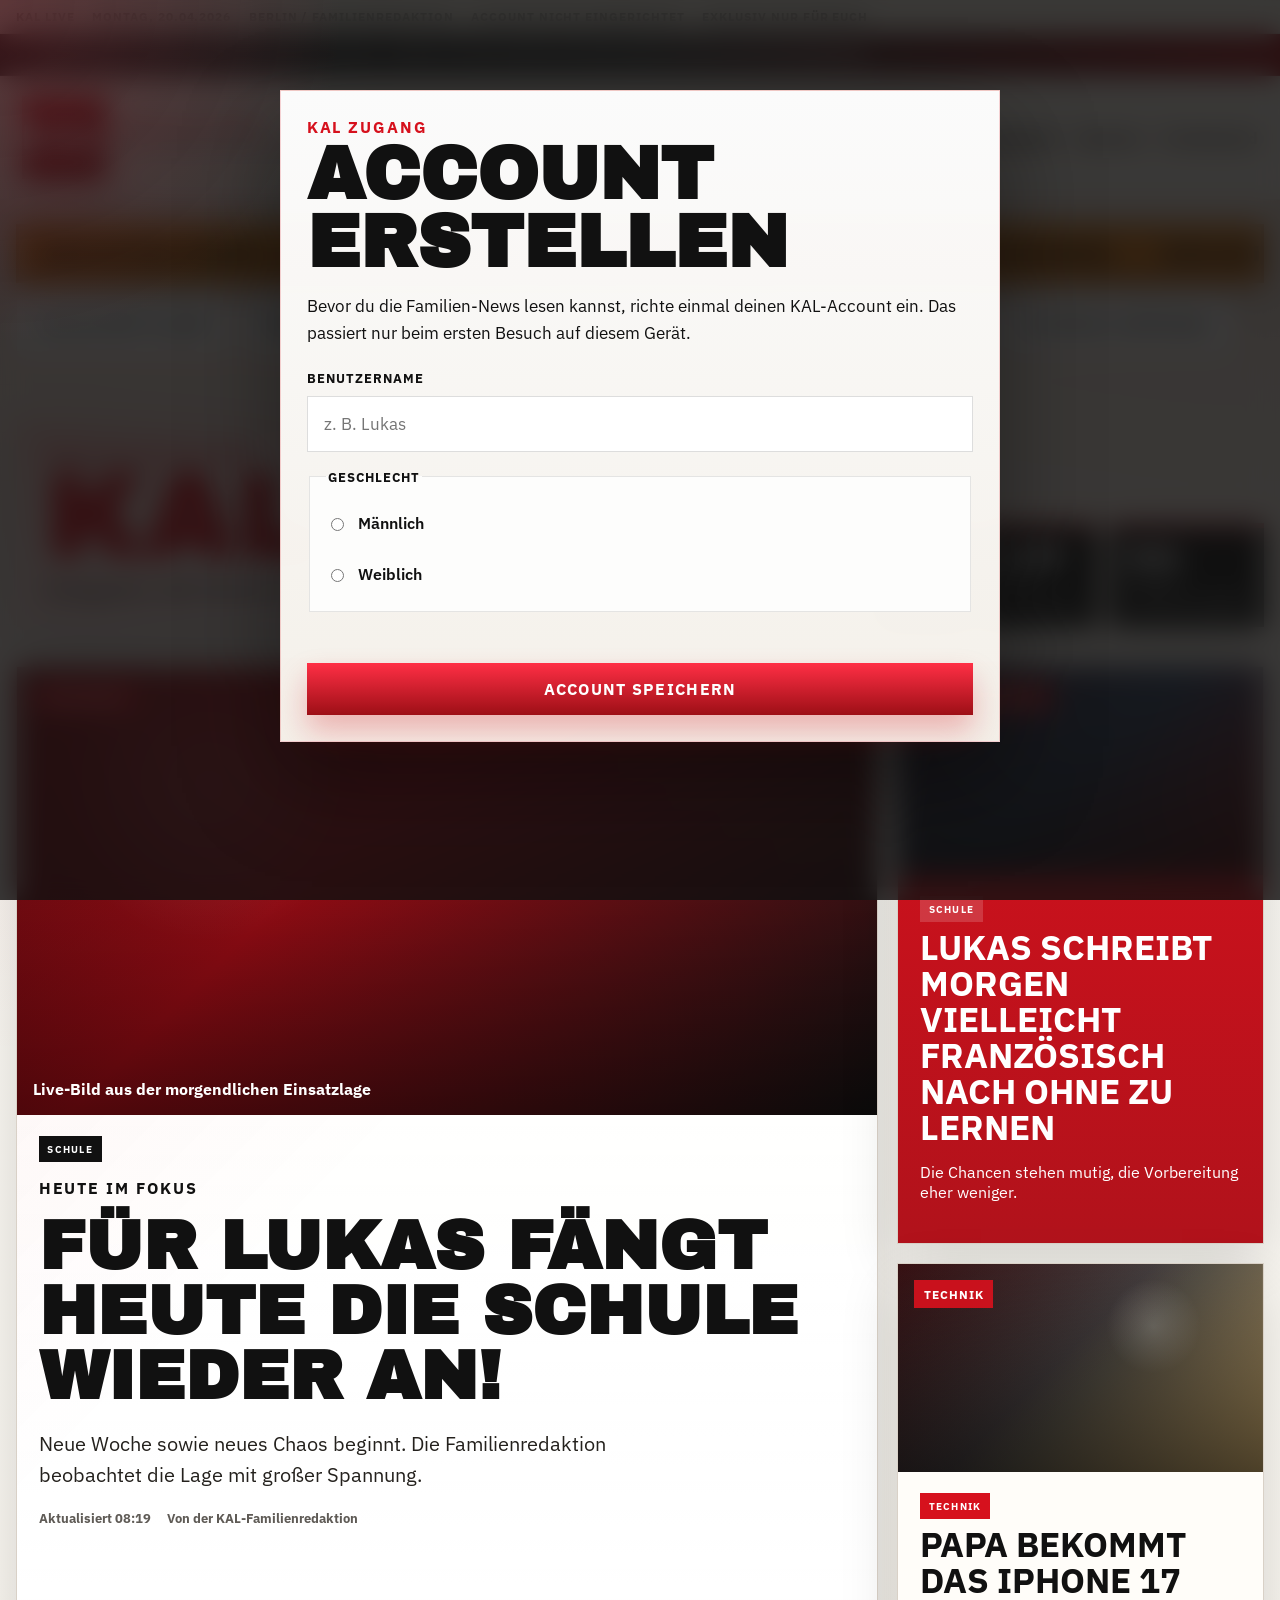
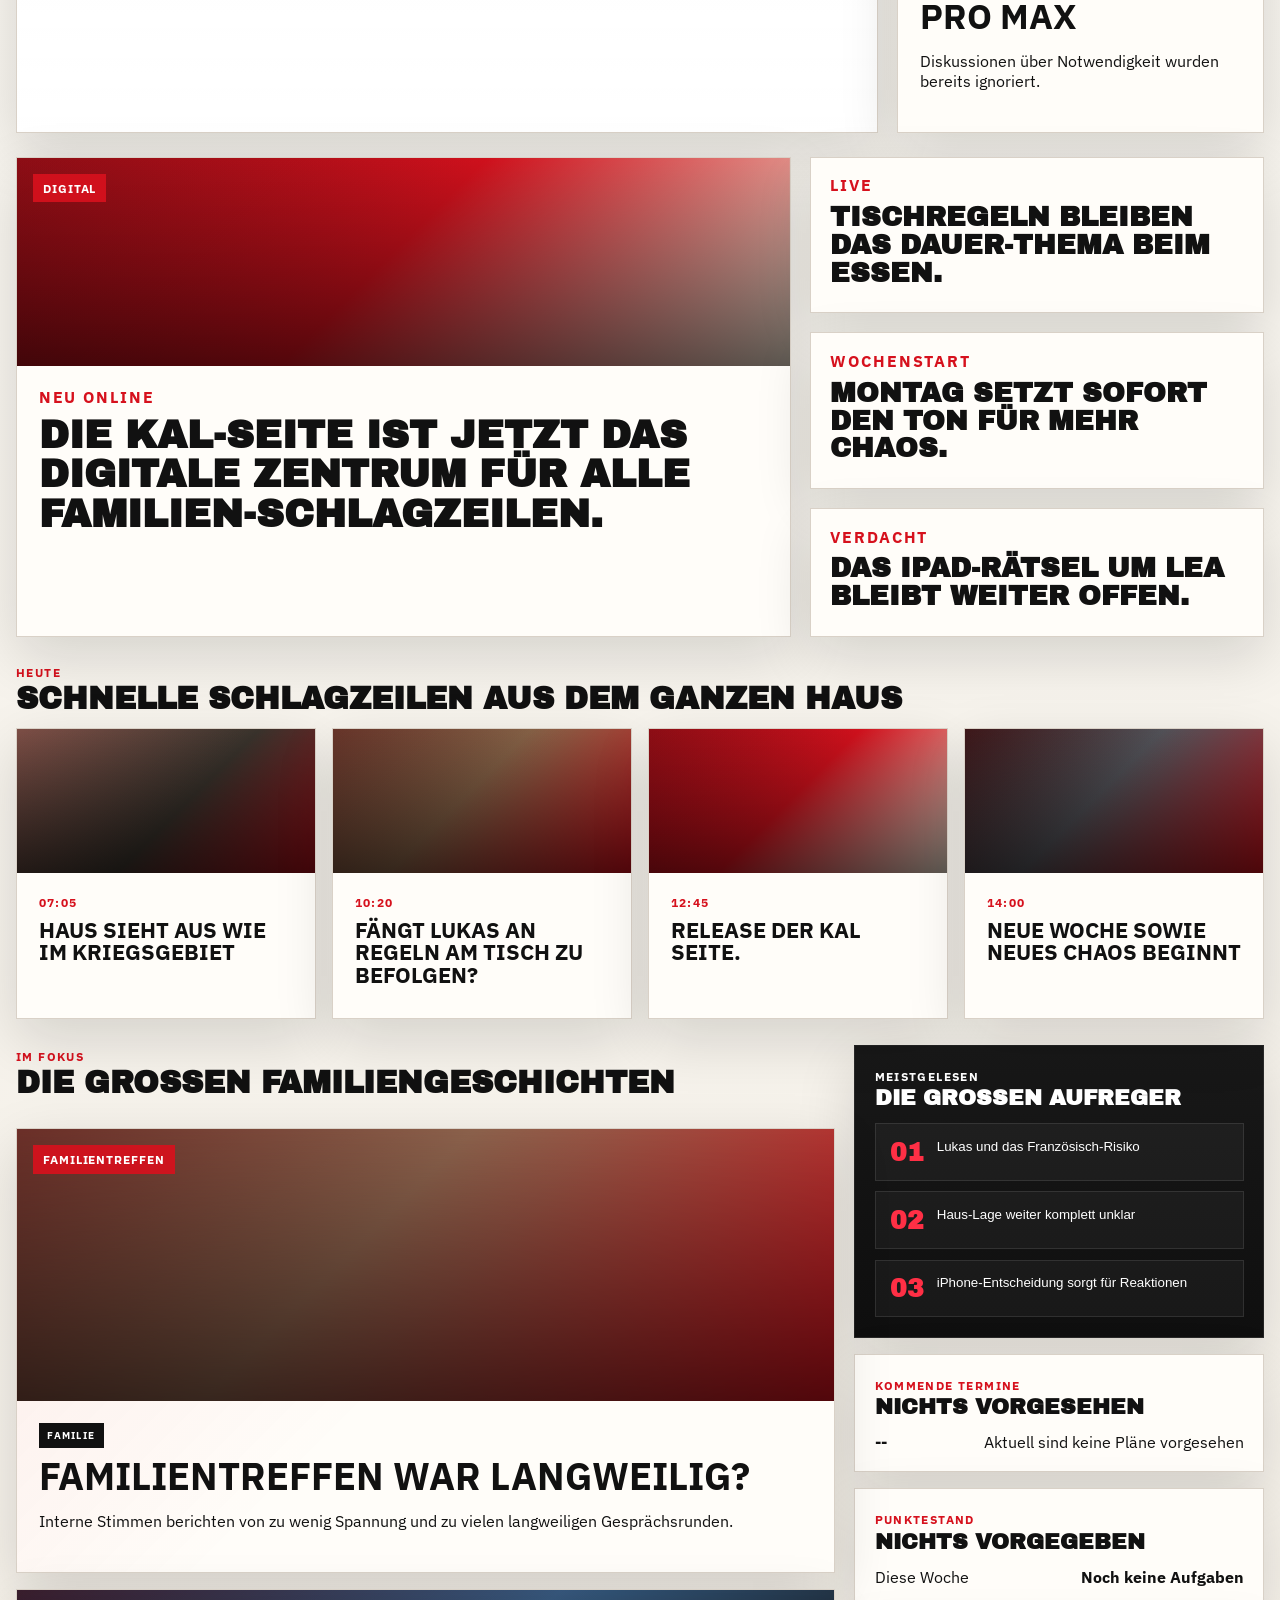
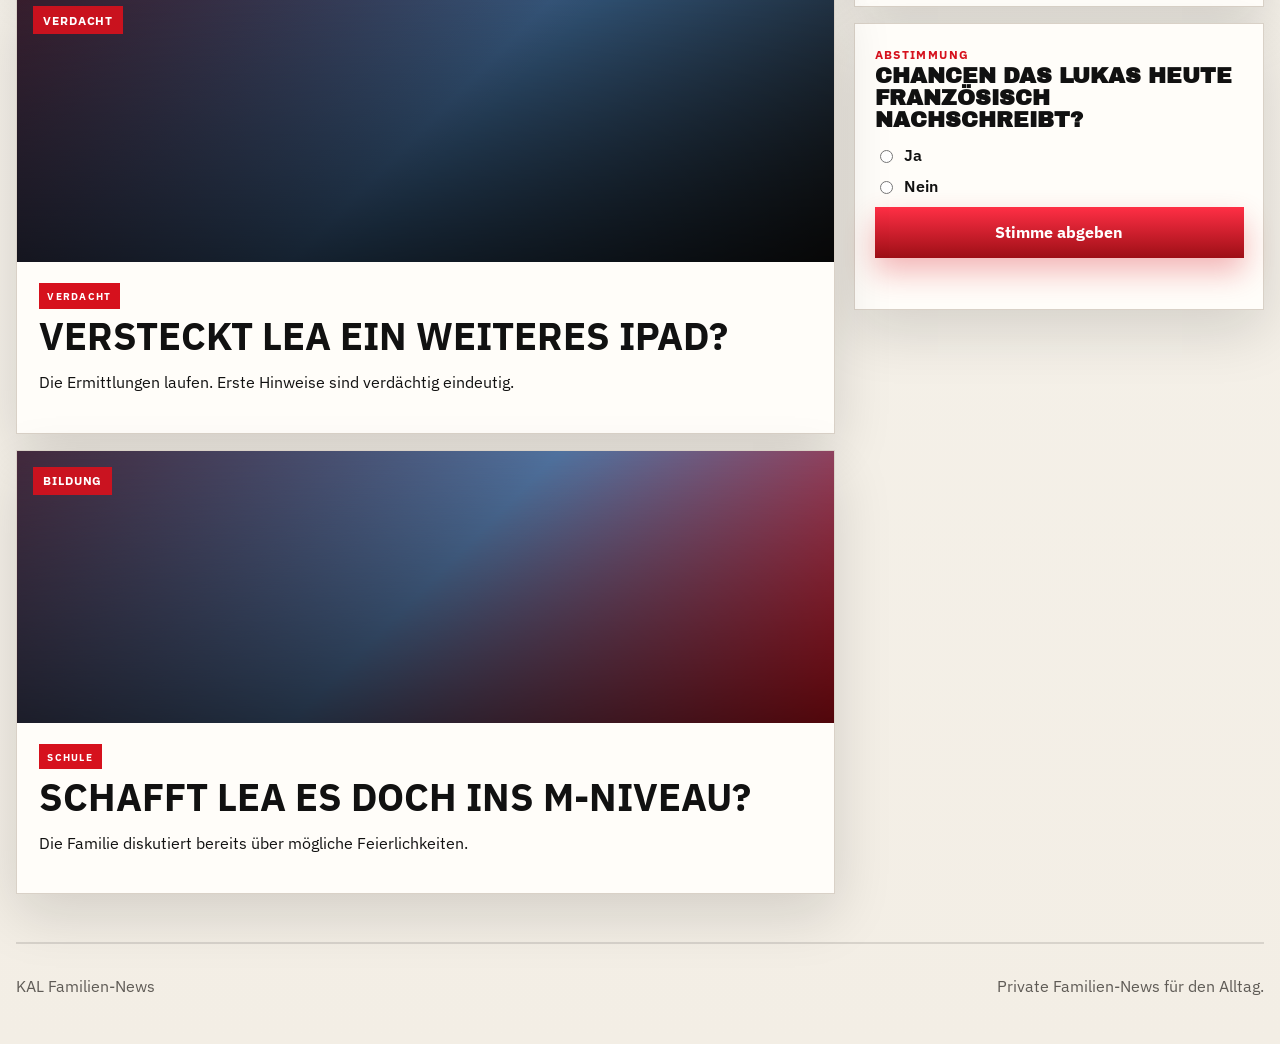
==== commit d7e0e04c: "Add files via upload" ====
--- a/index.html
+++ b/index.html
@@ -52,6 +52,24 @@
       </nav>
     </header>
 
+    <div class="page-shell">
+      <section class="alert-ticker" aria-label="Breaking News">
+        <div class="alert-ticker__track">
+          <span>BREAKING NEWS: LUKAS MUSS ERST AM FREITAG FRANZÖSISCH NACHSCHREIBEN.</span>
+          <span>BREAKING NEWS: LUKAS MUSS ERST AM FREITAG FRANZÖSISCH NACHSCHREIBEN.</span>
+          <span>BREAKING NEWS: LUKAS MUSS ERST AM FREITAG FRANZÖSISCH NACHSCHREIBEN.</span>
+        </div>
+      </section>
+
+      <section class="live-ribbon">
+        <button class="live-pill report-card" data-report-id="schule-start" type="button">Schulstart-Alarm</button>
+        <button class="live-pill report-card" data-report-id="franzoesisch" type="button">Französisch-Drama</button>
+        <button class="live-pill report-card" data-report-id="iphone" type="button">iPhone-Entscheidung</button>
+        <button class="live-pill report-card" data-report-id="kriegsgebiet" type="button">Haus-Lage eskaliert</button>
+        <button class="live-pill report-card" data-report-id="m-niveau" type="button">M-Niveau-Hoffnung</button>
+      </section>
+    </div>
+
     <section class="masthead-stage">
       <div class="masthead-stage__inner">
         <div class="masthead-stage__headline">
@@ -77,22 +95,6 @@
     </section>
 
     <main class="page-shell">
-      <section class="alert-ticker" aria-label="Breaking News">
-        <div class="alert-ticker__track">
-          <span>BREAKING NEWS: LUKAS MUSS ERST AM FREITAG FRANZÖSISCH NACHSCHREIBEN.</span>
-          <span>BREAKING NEWS: LUKAS MUSS ERST AM FREITAG FRANZÖSISCH NACHSCHREIBEN.</span>
-          <span>BREAKING NEWS: LUKAS MUSS ERST AM FREITAG FRANZÖSISCH NACHSCHREIBEN.</span>
-        </div>
-      </section>
-
-      <section class="live-ribbon">
-        <button class="live-pill report-card" data-report-id="schule-start" type="button">Schulstart-Alarm</button>
-        <button class="live-pill report-card" data-report-id="franzoesisch" type="button">Französisch-Drama</button>
-        <button class="live-pill report-card" data-report-id="iphone" type="button">iPhone-Entscheidung</button>
-        <button class="live-pill report-card" data-report-id="kriegsgebiet" type="button">Haus-Lage eskaliert</button>
-        <button class="live-pill report-card" data-report-id="m-niveau" type="button">M-Niveau-Hoffnung</button>
-      </section>
-
       <section class="hero-grid" id="top-story">
         <article class="hero-story report-card" data-report-id="schule-start" tabindex="0" role="button">
           <div class="report-thumb report-thumb--xl report-thumb--schule">
--- a/styles.css
+++ b/styles.css
@@ -1288,14 +1288,67 @@
     width: min(100% - 1rem, 100%);
   }
 
+  .utility-bar__inner {
+    gap: 0.4rem 0.8rem;
+    padding: 0.45rem 0;
+    font-size: 0.62rem;
+  }
+
+  .breaking-bar {
+    padding: 0.65rem 0.75rem;
+    font-size: 0.72rem;
+  }
+
+  .site-header {
+    gap: 0.9rem;
+    padding: 0.9rem 0.8rem;
+  }
+
   .brand-lockup {
     align-items: start;
+    gap: 0.75rem;
   }
 
   .brand {
     width: 4.3rem;
     height: 4.3rem;
     font-size: 1.75rem;
+  }
+
+  .top-nav {
+    width: 100%;
+    gap: 0.55rem 0.85rem;
+    font-size: 0.92rem;
+  }
+
+  .masthead-stage {
+    padding: 0.85rem 0 0.65rem;
+  }
+
+  .masthead-stage__headline {
+    padding: 1rem;
+  }
+
+  .masthead-stage__headline h1 {
+    font-size: clamp(3rem, 18vw, 4.8rem);
+  }
+
+  .masthead-stage__headline p:last-child {
+    font-size: 0.94rem;
+  }
+
+  .stat-chip {
+    padding: 0.8rem;
+  }
+
+  .alert-ticker {
+    margin-bottom: 0.8rem;
+    border-width: 2px;
+  }
+
+  .alert-ticker__track span {
+    padding: 0.75rem 1rem;
+    font-size: 0.92rem;
   }
 
   .hero-story__content,
@@ -1310,12 +1363,178 @@
     padding: 1rem;
   }
 
+  .hero-grid,
+  .quick-stage,
+  .content-grid,
+  .ticker-grid {
+    gap: 0.85rem;
+    margin-bottom: 1rem;
+  }
+
+  .hero-story h1,
+  .quick-stage__content h2,
+  .story-panel h3,
+  .mini-card h2 {
+    word-break: break-word;
+    hyphens: auto;
+  }
+
+  .hero-story h1 {
+    font-size: clamp(2.2rem, 11vw, 3.3rem);
+  }
+
+  .lead {
+    font-size: 1rem;
+  }
+
+  .report-thumb--xl {
+    min-height: 15rem;
+  }
+
+  .report-thumb--lg {
+    min-height: 11rem;
+  }
+
+  .report-thumb--md {
+    min-height: 9rem;
+  }
+
+  .report-thumb--sm {
+    min-height: 7rem;
+  }
+
   .report-modal__title {
     font-size: clamp(2rem, 10vw, 3.6rem);
+  }
+
+  .report-modal__panel {
+    width: calc(100% - 0.5rem);
+    max-height: calc(100vh - 0.5rem);
+    margin: 0.25rem auto;
+    padding: 0.85rem 0.85rem 1.1rem;
+  }
+
+  .report-modal__close {
+    width: 2.6rem;
+    height: 2.6rem;
+  }
+
+  .report-modal__headerline {
+    margin-bottom: 0.55rem;
+    padding: 0.35rem 0.55rem;
+    font-size: 0.72rem;
+  }
+
+  .report-modal__eyebrow {
+    font-size: 1rem;
+    margin-bottom: 0.55rem;
+  }
+
+  .report-modal__subtitle {
+    font-size: 1rem;
+    margin: 0.7rem 0 0.9rem;
+  }
+
+  .report-modal__hero {
+    min-height: 14rem;
+    padding: 0.85rem;
+  }
+
+  .report-modal__meta {
+    gap: 0.4rem 0.7rem;
+    font-size: 0.82rem;
+  }
+
+  .report-modal__body {
+    gap: 0.8rem;
+    font-size: 1rem;
+    line-height: 1.6;
+  }
+
+  .comments-panel {
+    margin-top: 1.3rem;
+    padding: 0.95rem;
+  }
+
+  .comments-panel__title {
+    font-size: 1.45rem;
+  }
+
+  .comment-form__field textarea {
+    min-height: 6rem;
+    padding: 0.85rem;
+  }
+
+  .comment-form__submit {
+    width: 100%;
+    justify-self: stretch;
+  }
+
+  .comment-card {
+    grid-template-columns: 1fr;
+    gap: 0.75rem;
+    padding: 0.85rem;
+  }
+
+  .comment-card__avatar {
+    width: 2.5rem;
+    height: 2.5rem;
+    font-size: 0.95rem;
+  }
+
+  .comment-card__header {
+    gap: 0.35rem 0.5rem;
   }
 
   .live-ribbon {
     display: grid;
     grid-template-columns: 1fr 1fr;
-  }
-}
+    gap: 0.6rem;
+  }
+
+  .live-pill {
+    padding: 0.8rem 0.7rem;
+    font-size: 0.74rem;
+    line-height: 1.25;
+    text-align: center;
+  }
+
+  .ranking-item {
+    padding: 0.75rem;
+  }
+
+  .ranking-item strong {
+    font-size: 1.2rem;
+  }
+
+  .agenda li,
+  .score-item {
+    align-items: start;
+    font-size: 0.92rem;
+  }
+
+  .site-footer {
+    padding-top: 0.8rem;
+    margin-bottom: 1rem;
+    font-size: 0.85rem;
+  }
+
+  .account-gate__panel {
+    width: calc(100% - 0.75rem);
+    margin-top: 0.4rem;
+    padding: 1rem;
+  }
+
+  .account-gate__title {
+    font-size: clamp(2rem, 12vw, 3rem);
+  }
+
+  .account-gate__copy {
+    font-size: 0.95rem;
+  }
+
+  .account-field input,
+  .comment-form__field textarea {
+    font-size: 16px;
+  }
+}
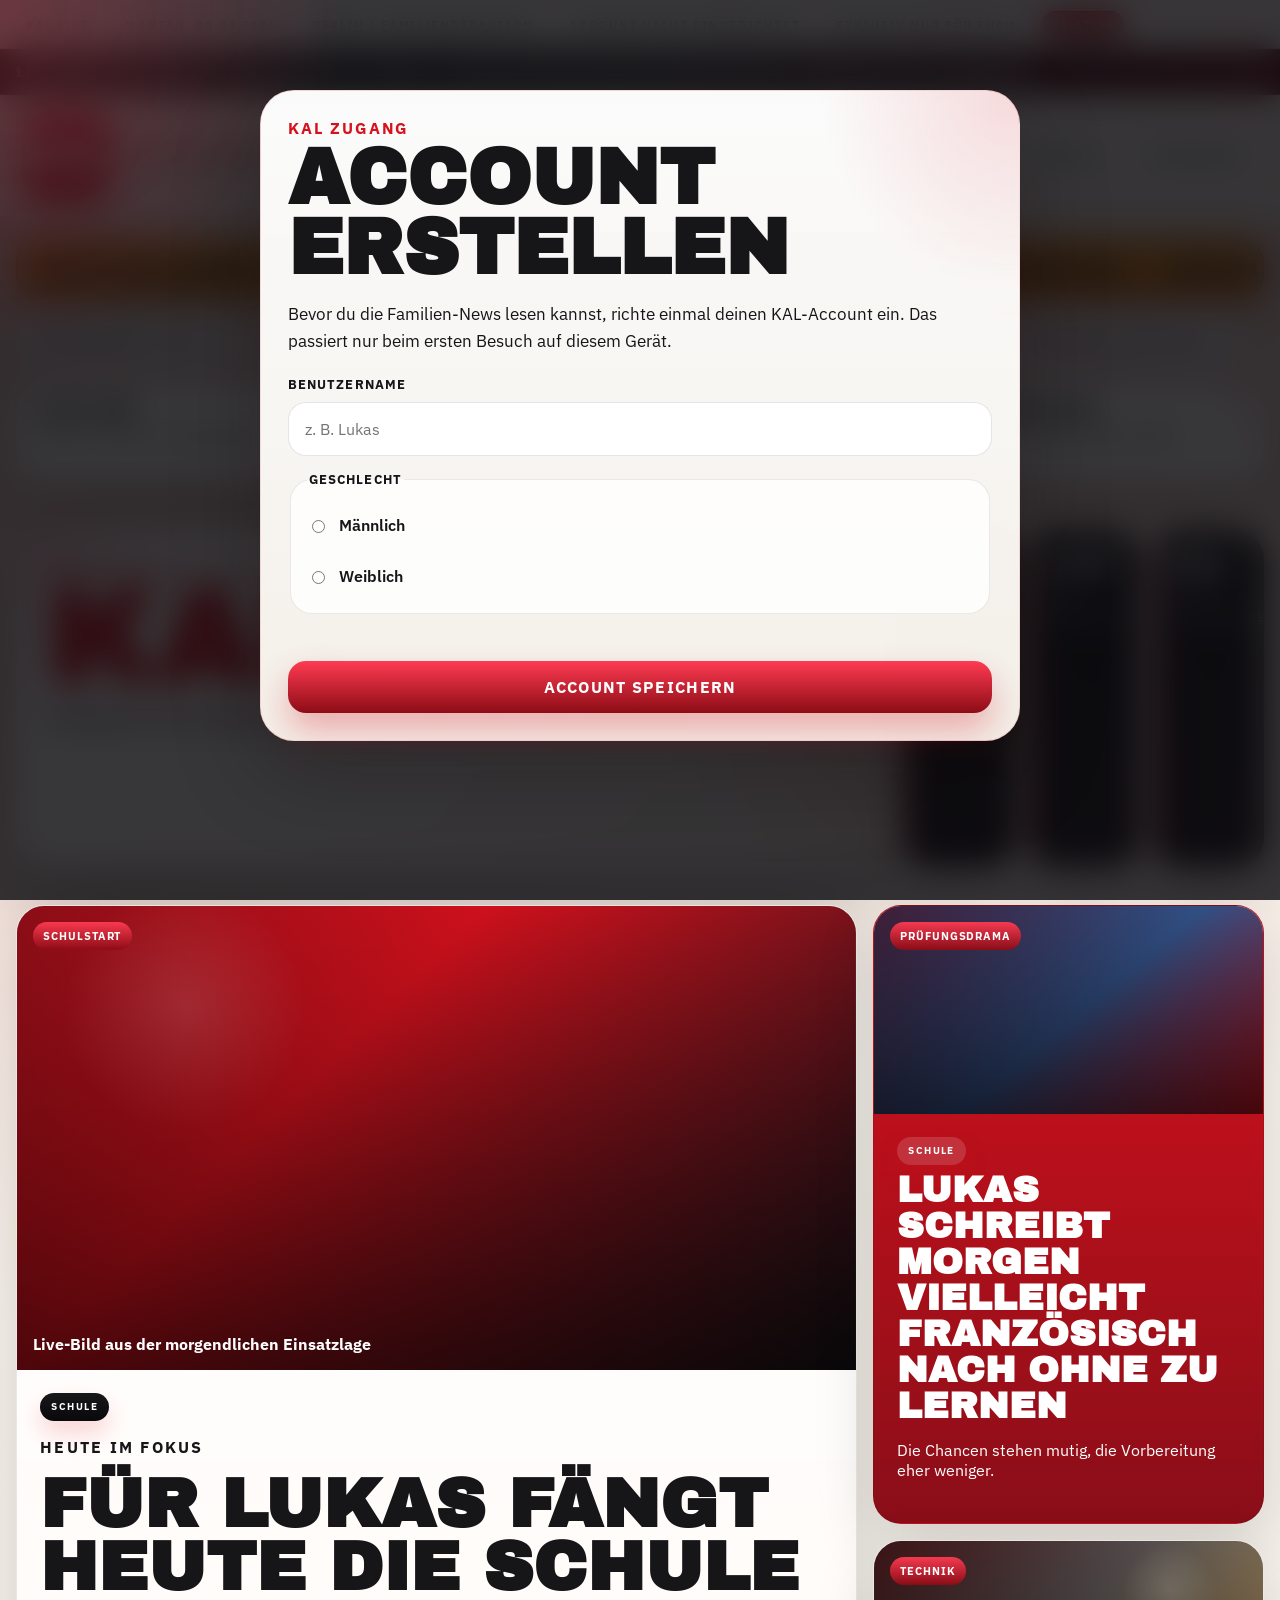
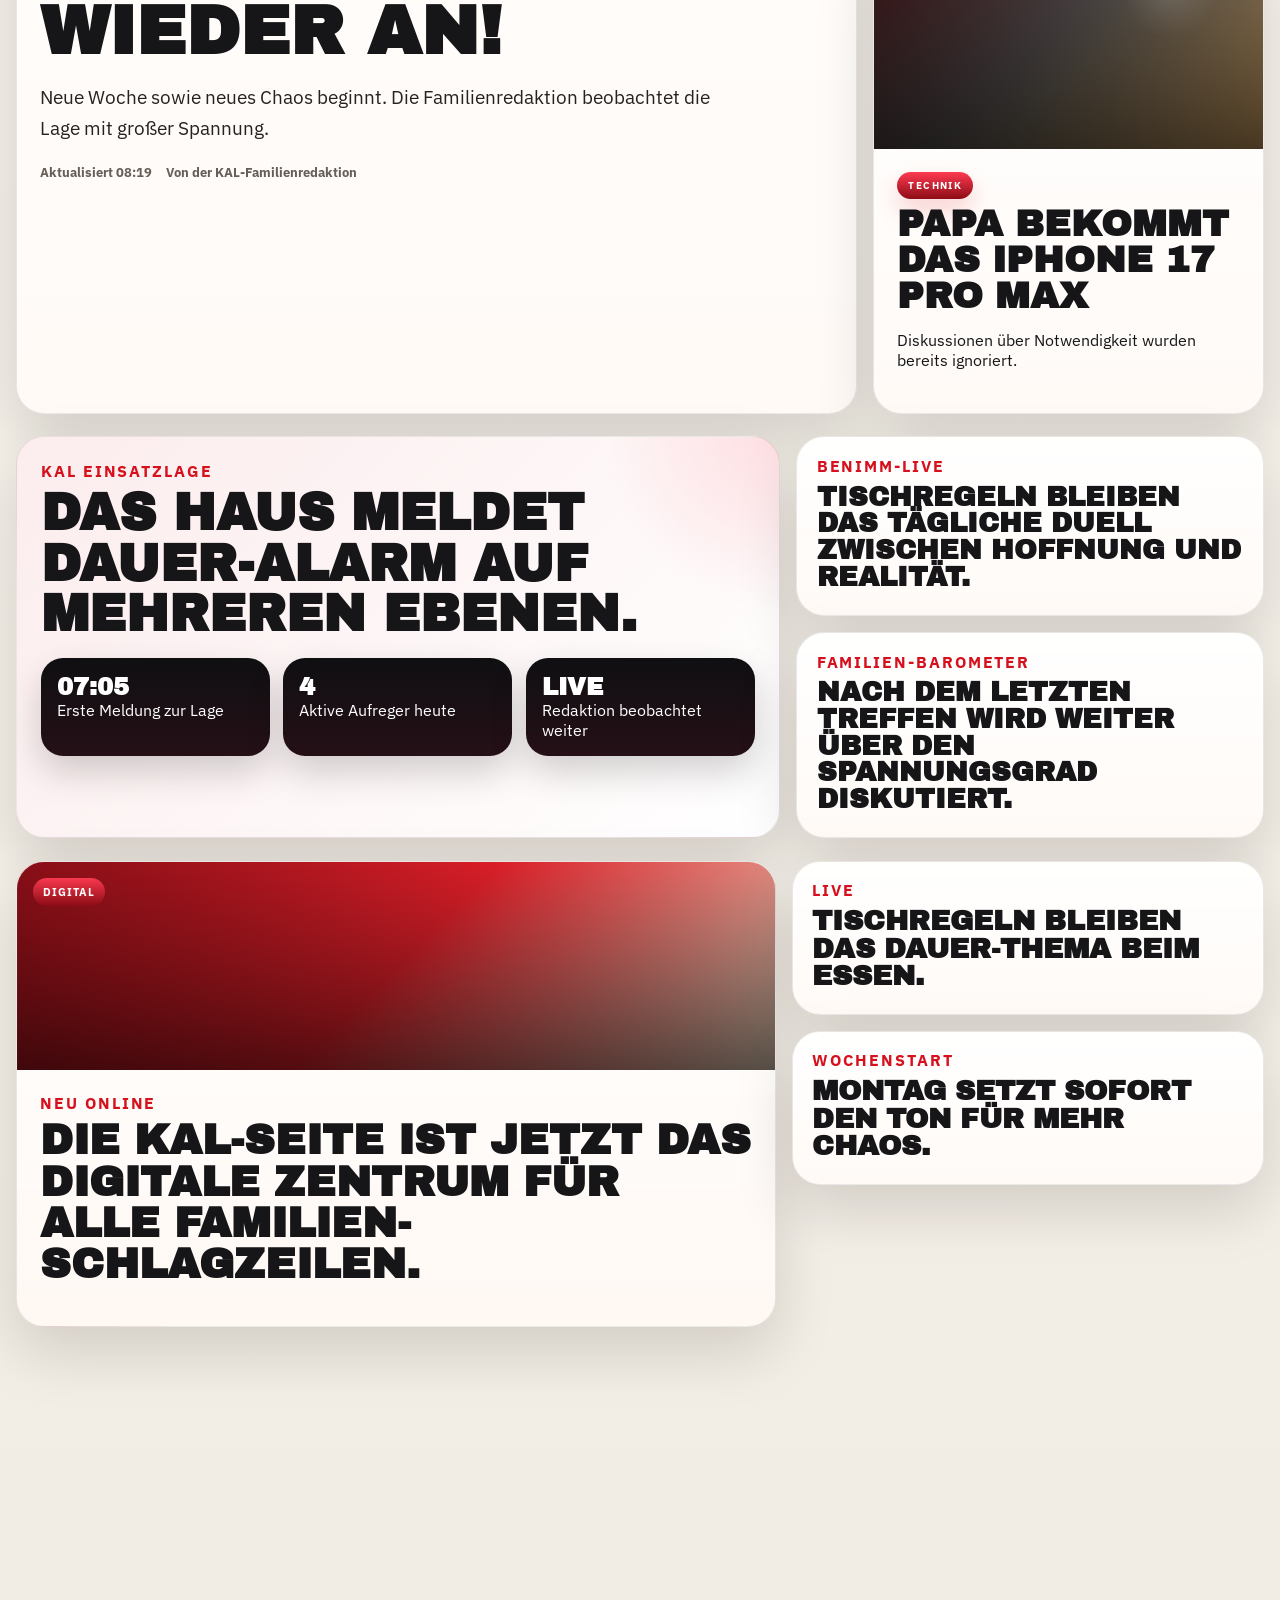
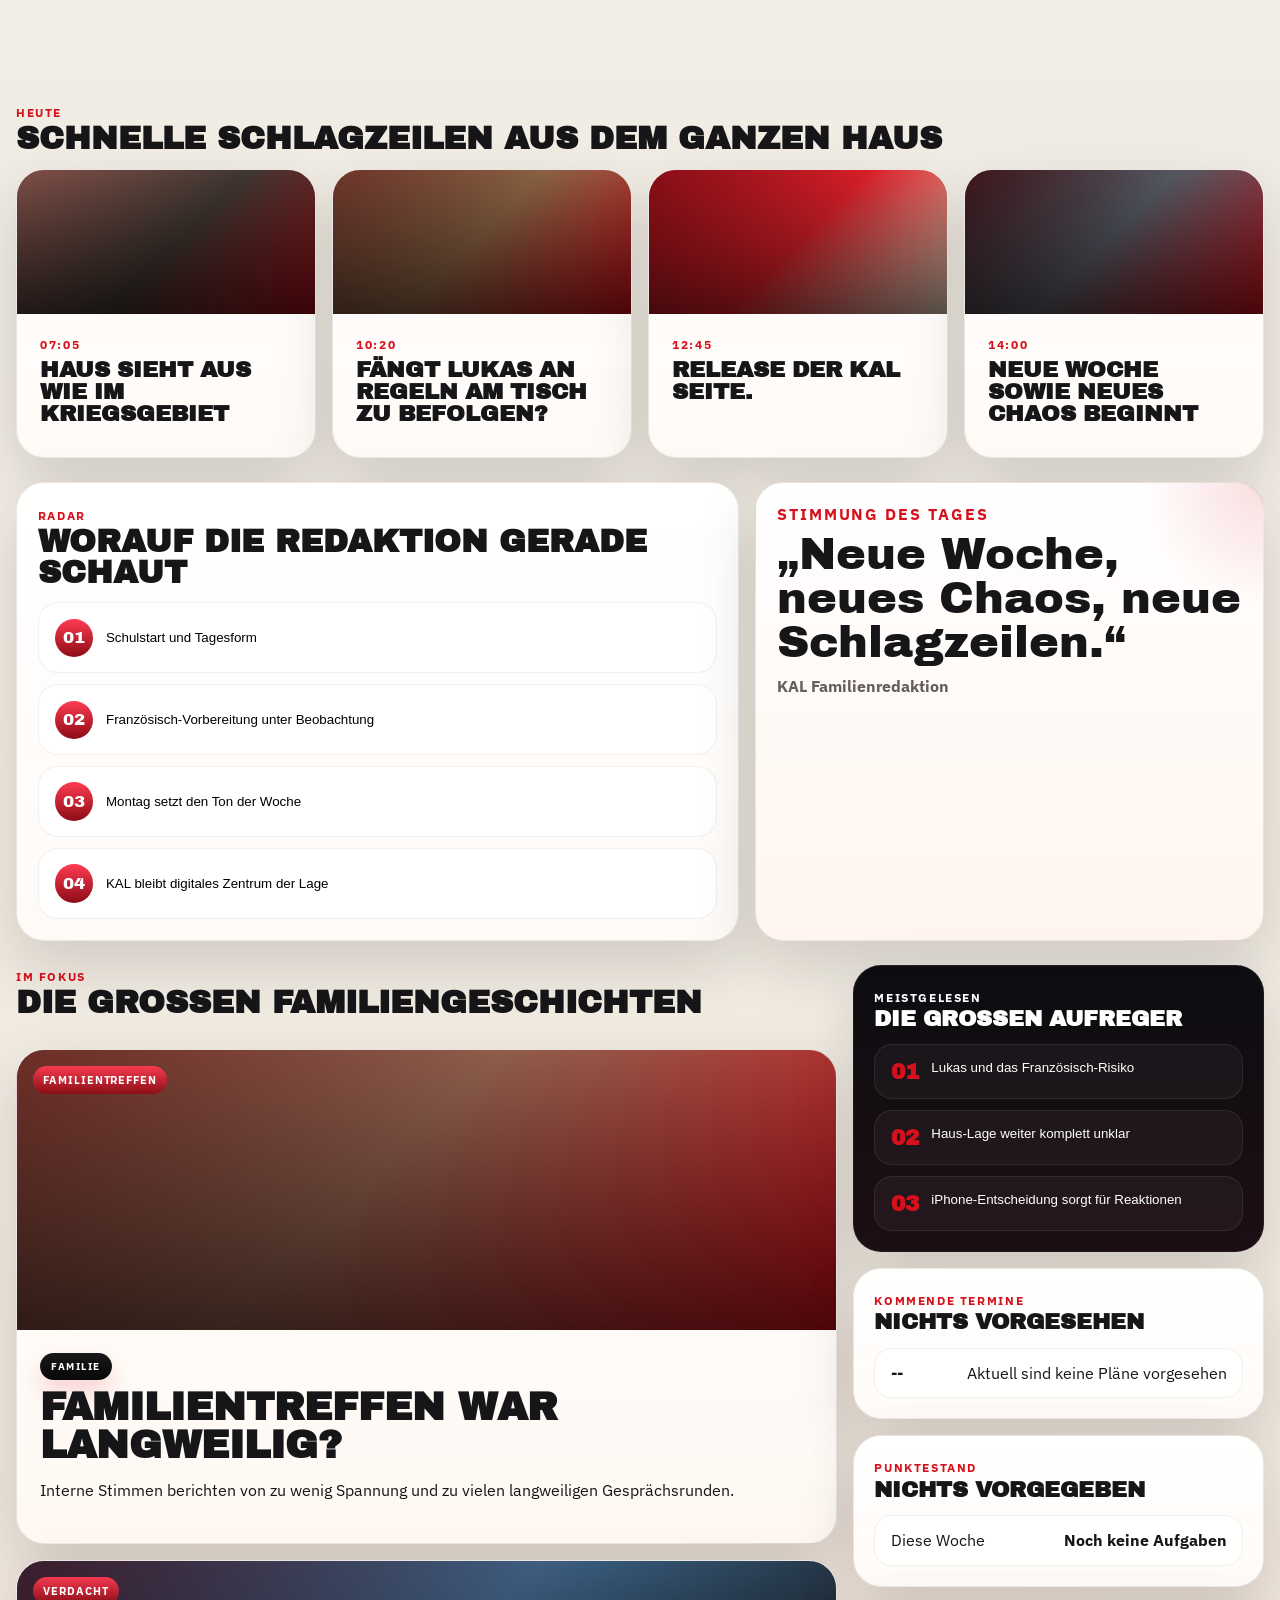
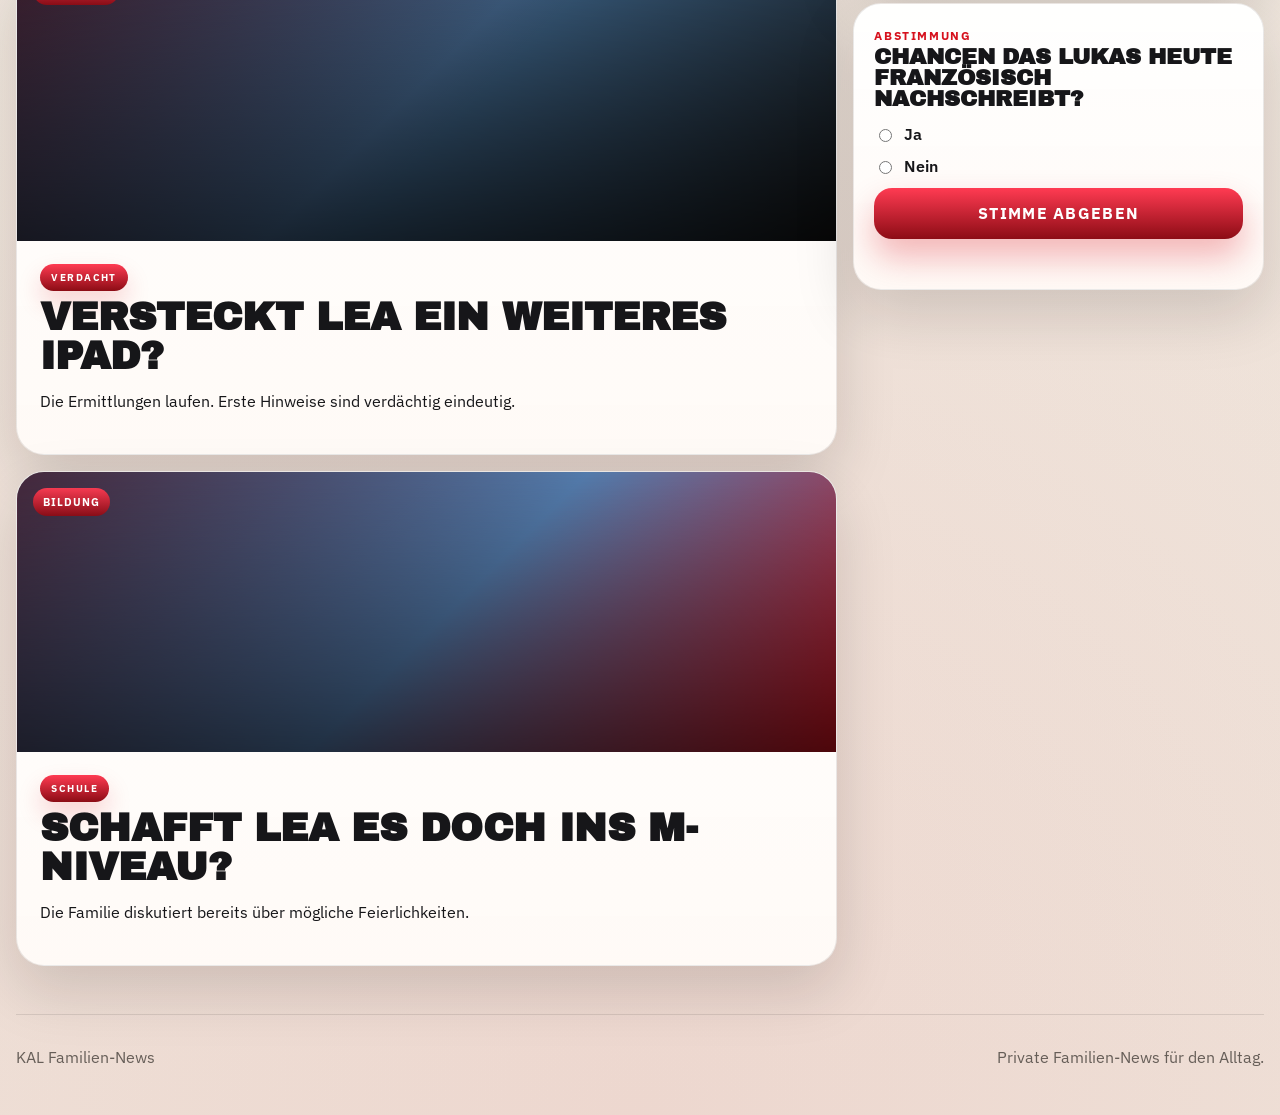
==== commit 11de06cc: "Add files via upload" ====
--- a/index.html
+++ b/index.html
@@ -2,7 +2,7 @@
 <html lang="de">
   <head>
     <meta charset="UTF-8" />
-    <meta name="viewport" content="width=device-width, initial-scale=1.0" />
+    <meta name="viewport" content="width=device-width, initial-scale=1.0, maximum-scale=1.0, user-scalable=no, viewport-fit=cover" />
     <meta name="theme-color" content="#d6111d" />
     <meta name="apple-mobile-web-app-capable" content="yes" />
     <meta name="apple-mobile-web-app-status-bar-style" content="black-translucent" />
@@ -27,6 +27,7 @@
         <span>Berlin / Familienredaktion</span>
         <span id="account-status">Account nicht eingerichtet</span>
         <span>Exklusiv nur für euch</span>
+        <span id="live-clock">00:00:00</span>
       </div>
     </div>
 
@@ -67,6 +68,26 @@
         <button class="live-pill report-card" data-report-id="iphone" type="button">iPhone-Entscheidung</button>
         <button class="live-pill report-card" data-report-id="kriegsgebiet" type="button">Haus-Lage eskaliert</button>
         <button class="live-pill report-card" data-report-id="m-niveau" type="button">M-Niveau-Hoffnung</button>
+      </section>
+
+      <section class="pulse-strip">
+        <div class="pulse-chip pulse-chip--live">
+          <span class="pulse-chip__dot"></span>
+          <strong>Live-Lage</strong>
+          <span>Mehrere Themen in Bewegung</span>
+        </div>
+        <div class="pulse-chip">
+          <strong>Schul-Radar</strong>
+          <span>Französisch und M-Niveau im Fokus</span>
+        </div>
+        <div class="pulse-chip">
+          <strong>Technik-Watch</strong>
+          <span>iPhone 17 Pro Max sorgt weiter für Diskussionen</span>
+        </div>
+        <div class="pulse-chip">
+          <strong>Hausklima</strong>
+          <span>Chaos-Pegel bleibt erhöht</span>
+        </div>
       </section>
     </div>
 
@@ -140,6 +161,40 @@
         </aside>
       </section>
 
+      <section class="energy-grid">
+        <article class="energy-lead report-card" data-report-id="kriegsgebiet" tabindex="0" role="button">
+          <div class="energy-lead__header">
+            <p class="energy-lead__eyebrow">KAL Einsatzlage</p>
+            <h2>Das Haus meldet Dauer-Alarm auf mehreren Ebenen.</h2>
+          </div>
+          <div class="energy-lead__stats">
+            <div class="energy-stat">
+              <strong>07:05</strong>
+              <span>Erste Meldung zur Lage</span>
+            </div>
+            <div class="energy-stat">
+              <strong>4</strong>
+              <span>Aktive Aufreger heute</span>
+            </div>
+            <div class="energy-stat">
+              <strong>LIVE</strong>
+              <span>Redaktion beobachtet weiter</span>
+            </div>
+          </div>
+        </article>
+
+        <div class="energy-stack">
+          <article class="energy-card report-card" data-report-id="tischregeln" tabindex="0" role="button">
+            <p class="energy-card__label">Benimm-Live</p>
+            <h3>Tischregeln bleiben das tägliche Duell zwischen Hoffnung und Realität.</h3>
+          </article>
+          <article class="energy-card report-card" data-report-id="familientreffen" tabindex="0" role="button">
+            <p class="energy-card__label">Familien-Barometer</p>
+            <h3>Nach dem letzten Treffen wird weiter über den Spannungsgrad diskutiert.</h3>
+          </article>
+        </div>
+      </section>
+
       <section class="quick-stage">
         <article class="quick-stage__lead report-card" data-report-id="kal-release" tabindex="0" role="button">
           <div class="report-thumb report-thumb--md report-thumb--kal-release">
@@ -164,6 +219,24 @@
             <h3>Das iPad-Rätsel um Lea bleibt weiter offen.</h3>
           </article>
         </div>
+      </section>
+
+      <section class="showcase-grid">
+        <article class="showcase-card showcase-card--primary report-card" data-report-id="m-niveau" tabindex="0" role="button">
+          <p class="showcase-card__eyebrow">Bildungs-Check</p>
+          <h2>Die M-Niveau-Frage entwickelt sich zur großen Hoffnungsstory der Woche.</h2>
+          <p>Zwischen Erwartung und Rechnerei wird schon leise über einen Erfolgsmoment gesprochen.</p>
+        </article>
+
+        <article class="showcase-card report-card" data-report-id="lea-ipad" tabindex="0" role="button">
+          <p class="showcase-card__eyebrow">Tech-Verdacht</p>
+          <h3>Leas iPad-Fall bleibt offen und liefert weiter Stoff.</h3>
+        </article>
+
+        <article class="showcase-card report-card" data-report-id="iphone" tabindex="0" role="button">
+          <p class="showcase-card__eyebrow">Premium-Upgrade</p>
+          <h3>Das iPhone-Thema hat sich längst zum Familiengespräch entwickelt.</h3>
+        </article>
       </section>
 
       <section class="ticker-section" id="today">
@@ -201,6 +274,41 @@
               <h3>Neue Woche sowie Neues Chaos beginnt</h3>
             </div>
           </article>
+        </div>
+      </section>
+
+      <section class="radar-grid">
+        <div class="radar-panel">
+          <div class="section-title">
+            <span>Radar</span>
+            <h2>Worauf die Redaktion gerade schaut</h2>
+          </div>
+          <div class="radar-items">
+            <button class="radar-item report-card" data-report-id="schule-start" type="button">
+              <span class="radar-item__index">01</span>
+              <span>Schulstart und Tagesform</span>
+            </button>
+            <button class="radar-item report-card" data-report-id="franzoesisch" type="button">
+              <span class="radar-item__index">02</span>
+              <span>Französisch-Vorbereitung unter Beobachtung</span>
+            </button>
+            <button class="radar-item report-card" data-report-id="chaos-woche" type="button">
+              <span class="radar-item__index">03</span>
+              <span>Montag setzt den Ton der Woche</span>
+            </button>
+            <button class="radar-item report-card" data-report-id="kal-release" type="button">
+              <span class="radar-item__index">04</span>
+              <span>KAL bleibt digitales Zentrum der Lage</span>
+            </button>
+          </div>
+        </div>
+
+        <div class="quote-panel">
+          <p class="quote-panel__eyebrow">Stimmung des Tages</p>
+          <blockquote>
+            „Neue Woche, neues Chaos, neue Schlagzeilen.“
+          </blockquote>
+          <p class="quote-panel__source">KAL Familienredaktion</p>
         </div>
       </section>
 
--- a/styles.css
+++ b/styles.css
@@ -1,13 +1,19 @@
 :root {
   --kal-red: #d6111d;
-  --kal-red-deep: #9d0f16;
-  --kal-red-hot: #ff2f45;
-  --kal-cream: #f6f1e8;
-  --kal-paper: #fffdf9;
-  --kal-ink: #111111;
-  --kal-muted: #5f5b56;
-  --kal-line: #d9d1c7;
-  --kal-shadow: 0 20px 55px rgba(17, 17, 17, 0.14);
+  --kal-red-deep: #8c0c15;
+  --kal-red-hot: #ff3b52;
+  --kal-burgundy: #510912;
+  --kal-black: #0d0d10;
+  --kal-ink: #161619;
+  --kal-paper: #fffaf6;
+  --kal-paper-soft: #f5eee5;
+  --kal-line: rgba(25, 20, 18, 0.09);
+  --kal-line-strong: rgba(25, 20, 18, 0.18);
+  --kal-muted: #665e58;
+  --kal-shadow: 0 24px 60px rgba(18, 12, 12, 0.15);
+  --kal-shadow-strong: 0 30px 90px rgba(12, 7, 7, 0.24);
+  --kal-radius: 28px;
+  --kal-radius-sm: 18px;
 }
 
 * {
@@ -20,22 +26,45 @@
 
 body {
   margin: 0;
+  color: var(--kal-ink);
   font-family: "IBM Plex Sans", sans-serif;
-  color: var(--kal-ink);
-  background:
-    radial-gradient(circle at top left, rgba(214, 17, 29, 0.12), transparent 24%),
-    radial-gradient(circle at top right, rgba(255, 47, 69, 0.08), transparent 18%),
-    linear-gradient(180deg, #eadfce 0%, #f9f7f2 18%, #f3eee5 100%);
-}
-
-body::before {
+  background:
+    radial-gradient(circle at 0% 0%, rgba(214, 17, 29, 0.2), transparent 22%),
+    radial-gradient(circle at 100% 0%, rgba(255, 59, 82, 0.12), transparent 18%),
+    radial-gradient(circle at 50% 100%, rgba(214, 17, 29, 0.08), transparent 28%),
+    linear-gradient(180deg, #f3e2d7 0%, #f7f3ec 18%, #f1ece3 60%, #efe8de 100%);
+  overflow-x: hidden;
+}
+
+html,
+body {
+  max-width: 100%;
+}
+
+body::before,
+body::after {
   content: "";
   position: fixed;
   inset: 0;
   pointer-events: none;
-  background-image: linear-gradient(rgba(17, 17, 17, 0.03) 1px, transparent 1px);
-  background-size: 100% 48px;
-  opacity: 0.32;
+  z-index: -1;
+}
+
+body::before {
+  background:
+    linear-gradient(rgba(255, 255, 255, 0.04) 1px, transparent 1px),
+    linear-gradient(90deg, rgba(255, 255, 255, 0.04) 1px, transparent 1px);
+  background-size: 56px 56px;
+  mask-image: linear-gradient(180deg, rgba(0, 0, 0, 0.4), transparent 90%);
+  opacity: 0.35;
+}
+
+body::after {
+  background:
+    radial-gradient(circle at 20% 30%, rgba(255, 255, 255, 0.5), transparent 18%),
+    radial-gradient(circle at 80% 20%, rgba(255, 255, 255, 0.32), transparent 14%);
+  animation: ambient-drift 18s ease-in-out infinite alternate;
+  opacity: 0.6;
 }
 
 a {
@@ -44,43 +73,84 @@
 }
 
 .utility-bar {
-  background: #f3ede2;
-  border-bottom: 1px solid rgba(17, 17, 17, 0.08);
+  position: relative;
+  overflow: hidden;
+  background: linear-gradient(90deg, rgba(255, 255, 255, 0.92), rgba(255, 244, 240, 0.94));
+  border-bottom: 1px solid rgba(0, 0, 0, 0.06);
+}
+
+.utility-bar::after {
+  content: "";
+  position: absolute;
+  inset: 0;
+  background: linear-gradient(120deg, transparent 0%, rgba(214, 17, 29, 0.08) 45%, transparent 75%);
+  transform: translateX(-120%);
+  animation: bar-shimmer 10s linear infinite;
 }
 
 .utility-bar__inner,
-.masthead-stage__inner,
 .page-shell,
-.site-footer {
-  width: min(1440px, calc(100% - 2rem));
+.site-footer,
+.breaking-bar p,
+.masthead-stage__inner {
+  width: min(1520px, calc(100% - 2rem));
   margin: 0 auto;
 }
 
 .utility-bar__inner {
+  position: relative;
+  z-index: 1;
   display: flex;
-  gap: 1.1rem;
   flex-wrap: wrap;
-  padding: 0.55rem 0;
-  font-size: 0.74rem;
+  gap: 0.8rem 1rem;
+  align-items: center;
+  padding: 0.7rem 0;
+  color: var(--kal-ink);
+  font-size: 0.72rem;
   font-weight: 700;
   text-transform: uppercase;
+  letter-spacing: 0.14em;
+}
+
+.utility-bar__inner span {
+  padding: 0.28rem 0.55rem;
+  border-radius: 999px;
+  background: rgba(255, 255, 255, 0.56);
+  border: 1px solid rgba(0, 0, 0, 0.05);
+}
+
+#live-clock {
+  background: linear-gradient(180deg, var(--kal-red-hot), var(--kal-red-deep));
+  color: #fff;
+  box-shadow: 0 10px 20px rgba(214, 17, 29, 0.18);
+}
+
+.breaking-bar {
+  position: relative;
+  overflow: hidden;
+  background:
+    linear-gradient(90deg, rgba(10, 10, 12, 0.98), rgba(24, 24, 28, 0.95), rgba(100, 12, 22, 0.98));
+  box-shadow: inset 0 -1px 0 rgba(255, 255, 255, 0.08);
+}
+
+.breaking-bar::before {
+  content: "";
+  position: absolute;
+  inset: 0;
+  background: linear-gradient(120deg, transparent 0%, rgba(255, 255, 255, 0.08) 48%, transparent 72%);
+  animation: bar-shimmer 8s linear infinite;
+}
+
+.breaking-bar p {
+  position: relative;
+  z-index: 1;
+  margin: 0 auto;
+  padding: 0.95rem 0;
+  color: #fff;
+  font-family: "Archivo Black", sans-serif;
+  font-size: clamp(0.82rem, 1.1vw, 1rem);
   letter-spacing: 0.08em;
-}
-
-.breaking-bar {
-  background: linear-gradient(90deg, #141414, #2a2a2a, var(--kal-red-deep));
-  color: white;
-  padding: 0.8rem 1.4rem;
-  text-transform: uppercase;
-  letter-spacing: 0.08em;
-  font-size: 0.82rem;
-  font-weight: 700;
-  box-shadow: inset 0 -1px 0 rgba(255, 255, 255, 0.08);
-}
-
-.breaking-bar p {
-  margin: 0 auto;
-  width: min(1440px, calc(100% - 2rem));
+  text-transform: uppercase;
   white-space: nowrap;
   overflow: hidden;
   text-overflow: ellipsis;
@@ -89,15 +159,15 @@
 .site-header {
   position: sticky;
   top: 0;
-  z-index: 20;
+  z-index: 30;
   display: flex;
+  align-items: center;
   justify-content: space-between;
-  align-items: center;
-  gap: 1.5rem;
-  padding: 1.25rem 1.4rem;
-  background: rgba(246, 241, 232, 0.95);
-  backdrop-filter: blur(14px);
-  border-bottom: 1px solid rgba(17, 17, 17, 0.08);
+  gap: 1.4rem;
+  padding: 1rem 1.35rem;
+  background: rgba(250, 246, 241, 0.82);
+  backdrop-filter: blur(18px) saturate(140%);
+  border-bottom: 1px solid rgba(0, 0, 0, 0.06);
 }
 
 .brand-lockup {
@@ -107,22 +177,46 @@
 }
 
 .brand {
+  position: relative;
+  isolation: isolate;
   display: inline-flex;
   align-items: center;
   justify-content: center;
-  width: 5.2rem;
-  height: 5.2rem;
-  background: linear-gradient(180deg, var(--kal-red) 0%, var(--kal-red-deep) 100%);
-  color: white;
+  width: 5.6rem;
+  height: 5.6rem;
+  border-radius: 24px;
+  background:
+    linear-gradient(180deg, var(--kal-red-hot), var(--kal-red)),
+    linear-gradient(135deg, rgba(255, 255, 255, 0.22), transparent 55%);
+  color: #fff;
   font-family: "Archivo Black", sans-serif;
-  font-size: 2.15rem;
-  letter-spacing: 0.04em;
-  box-shadow: 0 18px 45px rgba(214, 17, 29, 0.28);
+  font-size: 2.25rem;
+  letter-spacing: 0.05em;
+  box-shadow: 0 22px 50px rgba(214, 17, 29, 0.32);
+  transform: translateZ(0);
+}
+
+.brand::before {
+  content: "";
+  position: absolute;
+  inset: 2px;
+  border-radius: 20px;
+  border: 1px solid rgba(255, 255, 255, 0.16);
+}
+
+.brand::after {
+  content: "";
+  position: absolute;
+  inset: -18px;
+  z-index: -1;
+  border-radius: 30px;
+  background: radial-gradient(circle, rgba(214, 17, 29, 0.28), transparent 68%);
+  animation: logo-glow 3.4s ease-in-out infinite alternate;
 }
 
 .brand-copy {
   display: grid;
-  gap: 0.15rem;
+  gap: 0.18rem;
 }
 
 .eyebrow,
@@ -131,7 +225,7 @@
 .ticker-time,
 .tag {
   text-transform: uppercase;
-  letter-spacing: 0.12em;
+  letter-spacing: 0.14em;
   font-weight: 700;
 }
 
@@ -147,30 +241,42 @@
 
 .subline {
   color: var(--kal-muted);
+  font-weight: 600;
 }
 
 .top-nav {
   display: flex;
   flex-wrap: wrap;
-  gap: 1rem;
+  gap: 0.85rem;
+  align-items: center;
+}
+
+.top-nav a {
+  position: relative;
+  padding: 0.55rem 0.85rem;
+  border-radius: 999px;
+  background: rgba(255, 255, 255, 0.64);
+  border: 1px solid rgba(0, 0, 0, 0.04);
   font-weight: 700;
-}
-
-.top-nav a {
-  position: relative;
+  transition: transform 160ms ease, background 160ms ease, border-color 160ms ease;
 }
 
 .top-nav a::after {
   content: "";
   position: absolute;
-  left: 0;
-  bottom: -0.28rem;
-  width: 100%;
+  inset: auto 14px 9px;
   height: 2px;
-  background: var(--kal-red);
+  background: linear-gradient(90deg, var(--kal-red), var(--kal-red-hot));
   transform: scaleX(0);
   transform-origin: left;
-  transition: transform 160ms ease;
+  transition: transform 180ms ease;
+}
+
+.top-nav a:hover,
+.top-nav a:focus-visible {
+  transform: translateY(-2px);
+  background: #fff;
+  border-color: rgba(214, 17, 29, 0.15);
 }
 
 .top-nav a:hover::after,
@@ -178,79 +284,26 @@
   transform: scaleX(1);
 }
 
-.masthead-stage {
-  padding: 1.3rem 0 0.9rem;
-}
-
-.masthead-stage__inner {
-  display: grid;
-  grid-template-columns: 2.35fr 1fr;
-  gap: 1rem;
-  align-items: end;
-}
-
-.masthead-stage__headline {
-  padding: 1.5rem 1.7rem;
-  background: linear-gradient(135deg, rgba(214, 17, 29, 0.14), rgba(255, 255, 255, 0.92));
-  border: 1px solid rgba(17, 17, 17, 0.08);
-  box-shadow: var(--kal-shadow);
-}
-
-.masthead-stage__kicker {
-  margin: 0;
-  color: var(--kal-red);
-  text-transform: uppercase;
-  letter-spacing: 0.12em;
-  font-weight: 700;
-}
-
-.masthead-stage__headline h1 {
-  margin: 0.1rem 0 0;
-  font-family: "Archivo Black", sans-serif;
-  font-size: clamp(4rem, 9vw, 8rem);
-  line-height: 0.9;
-  letter-spacing: 0.02em;
-  color: var(--kal-red);
-}
-
-.masthead-stage__headline p:last-child {
-  margin: 0.55rem 0 0;
-  max-width: 62rem;
-  font-size: 1.1rem;
-  font-weight: 600;
-}
-
-.masthead-stage__stats {
-  display: grid;
-  grid-template-columns: repeat(3, 1fr);
-  gap: 0.8rem;
-}
-
-.stat-chip {
-  padding: 1rem;
-  background: #121212;
-  color: #fff;
-  border-top: 5px solid var(--kal-red);
-  box-shadow: var(--kal-shadow);
-}
-
-.stat-chip strong {
-  display: block;
-  font-family: "Archivo Black", sans-serif;
-  font-size: 1.55rem;
-}
-
 .page-shell {
-  margin: 1.5rem auto 3rem;
+  margin: 1.35rem auto 3rem;
 }
 
 .alert-ticker {
   position: relative;
   overflow: hidden;
   margin-bottom: 1rem;
-  border: 3px solid #a94d00;
-  background: linear-gradient(180deg, #df7a14, #c96508);
-  box-shadow: var(--kal-shadow);
+  border-radius: 24px;
+  border: 2px solid #9b4d00;
+  background: linear-gradient(180deg, #f19421, #d46a0f);
+  box-shadow: 0 22px 44px rgba(157, 86, 17, 0.24);
+}
+
+.alert-ticker::before {
+  content: "";
+  position: absolute;
+  inset: 0;
+  background: linear-gradient(120deg, transparent 0%, rgba(255, 255, 255, 0.18) 46%, transparent 70%);
+  animation: bar-shimmer 9s linear infinite;
 }
 
 .alert-ticker__track {
@@ -260,11 +313,13 @@
 }
 
 .alert-ticker__track span {
+  position: relative;
+  z-index: 1;
   flex: 0 0 auto;
-  padding: 0.9rem 1.4rem;
+  padding: 1rem 1.4rem;
   color: #111;
   font-family: "Archivo Black", sans-serif;
-  font-size: clamp(1rem, 2vw, 1.35rem);
+  font-size: clamp(1rem, 1.8vw, 1.38rem);
   letter-spacing: 0.04em;
   text-transform: uppercase;
   white-space: nowrap;
@@ -272,58 +327,227 @@
 
 .live-ribbon {
   display: flex;
-  gap: 0.8rem;
   flex-wrap: wrap;
-  margin-bottom: 1.2rem;
+  gap: 0.85rem;
+  margin-bottom: 1rem;
 }
 
 .live-pill {
-  border: 1px solid rgba(214, 17, 29, 0.22);
-  background: rgba(255, 255, 255, 0.92);
+  position: relative;
+  overflow: hidden;
   padding: 0.95rem 1.15rem;
+  border-radius: 999px;
+  border: 1px solid rgba(214, 17, 29, 0.14);
+  background:
+    linear-gradient(135deg, rgba(214, 17, 29, 0.14), rgba(255, 255, 255, 0.95)),
+    #fff;
   font: inherit;
-  font-weight: 700;
+  font-weight: 800;
   text-transform: uppercase;
   letter-spacing: 0.06em;
-}
-
+  box-shadow: var(--kal-shadow);
+}
+
+.live-pill::before {
+  content: "";
+  position: absolute;
+  inset: 0;
+  background: linear-gradient(120deg, transparent 0%, rgba(255, 255, 255, 0.18) 42%, transparent 72%);
+  transform: translateX(-120%);
+  transition: transform 480ms ease;
+}
+
+.live-pill:hover::before,
+.live-pill:focus-visible::before {
+  transform: translateX(120%);
+}
+
+.pulse-strip,
 .hero-grid,
-.content-grid,
-.quick-stage {
+.energy-grid,
+.quick-stage,
+.showcase-grid,
+.ticker-grid,
+.radar-grid,
+.content-grid {
   display: grid;
-  gap: 1.2rem;
-}
-
-.hero-grid {
-  grid-template-columns: 2.35fr 1fr;
-  margin-bottom: 1.5rem;
-}
-
-.quick-stage {
-  grid-template-columns: 1.45fr 0.85fr;
-  margin-bottom: 1.5rem;
-}
-
+  gap: 1rem;
+}
+
+.pulse-strip {
+  grid-template-columns: repeat(4, minmax(0, 1fr));
+  margin-bottom: 1.4rem;
+}
+
+.pulse-chip,
+.energy-lead,
+.energy-card,
+.quick-stage__lead,
+.quick-stage__item,
+.showcase-card,
+.radar-panel,
+.quote-panel,
 .hero-story,
 .mini-card,
 .ticker-card,
 .story-panel,
 .sidebar-panel,
-.quick-stage__lead,
-.quick-stage__item {
-  background: var(--kal-paper);
+.stat-chip {
+  position: relative;
+  overflow: hidden;
   border: 1px solid var(--kal-line);
+  border-radius: var(--kal-radius);
+  background:
+    linear-gradient(180deg, rgba(255, 255, 255, 0.94), rgba(255, 250, 246, 0.96)),
+    var(--kal-paper);
   box-shadow: var(--kal-shadow);
 }
 
+.pulse-chip {
+  padding: 1rem 1.05rem;
+  background:
+    radial-gradient(circle at top right, rgba(214, 17, 29, 0.12), transparent 20%),
+    linear-gradient(180deg, rgba(255, 255, 255, 0.95), rgba(255, 251, 247, 0.98));
+}
+
+.pulse-chip strong,
+.pulse-chip span {
+  display: block;
+}
+
+.pulse-chip strong {
+  font-family: "Archivo Black", sans-serif;
+  font-size: 1.08rem;
+  text-transform: uppercase;
+}
+
+.pulse-chip span:last-child {
+  margin-top: 0.35rem;
+  color: var(--kal-muted);
+  font-weight: 600;
+}
+
+.pulse-chip__dot {
+  position: absolute;
+  top: 1rem;
+  right: 1rem;
+  width: 0.82rem;
+  height: 0.82rem;
+  border-radius: 50%;
+  background: var(--kal-red-hot);
+  box-shadow: 0 0 0 0 rgba(255, 59, 82, 0.45);
+  animation: pulse-dot 1.5s infinite;
+}
+
+.masthead-stage {
+  padding: 0.1rem 0 1rem;
+}
+
+.masthead-stage__inner {
+  display: grid;
+  grid-template-columns: minmax(0, 2.3fr) minmax(320px, 0.95fr);
+  gap: 1rem;
+  align-items: stretch;
+}
+
+.masthead-stage__headline {
+  position: relative;
+  overflow: hidden;
+  padding: 1.8rem;
+  min-height: 21rem;
+  border-radius: 34px;
+  background:
+    radial-gradient(circle at top left, rgba(255, 59, 82, 0.26), transparent 20%),
+    radial-gradient(circle at right center, rgba(214, 17, 29, 0.14), transparent 24%),
+    linear-gradient(135deg, #fff 0%, #fff6f1 42%, #f7eee5 100%);
+  border: 1px solid rgba(214, 17, 29, 0.14);
+  box-shadow: var(--kal-shadow-strong);
+}
+
+.masthead-stage__headline::before {
+  content: "";
+  position: absolute;
+  inset: 0;
+  background:
+    linear-gradient(120deg, transparent 0%, rgba(255, 255, 255, 0.28) 46%, transparent 70%);
+  animation: hero-shimmer 10s linear infinite;
+}
+
+.masthead-stage__kicker {
+  position: relative;
+  z-index: 1;
+  margin: 0;
+  color: var(--kal-red);
+  text-transform: uppercase;
+  letter-spacing: 0.16em;
+  font-weight: 800;
+}
+
+.masthead-stage__headline h1 {
+  position: relative;
+  z-index: 1;
+  margin: 0.15rem 0 0;
+  font-family: "Archivo Black", sans-serif;
+  font-size: clamp(4.6rem, 10vw, 9rem);
+  line-height: 0.88;
+  letter-spacing: 0.02em;
+  color: var(--kal-red);
+  text-shadow: 0 18px 30px rgba(214, 17, 29, 0.14);
+}
+
+.masthead-stage__headline p:last-child {
+  position: relative;
+  z-index: 1;
+  max-width: 58rem;
+  margin: 0.6rem 0 0;
+  font-size: 1.08rem;
+  line-height: 1.6;
+  font-weight: 600;
+}
+
+.masthead-stage__stats {
+  display: grid;
+  grid-template-columns: repeat(3, minmax(0, 1fr));
+  gap: 0.85rem;
+}
+
+.stat-chip {
+  padding: 1.1rem 1rem;
+  min-height: 100%;
+  background:
+    linear-gradient(180deg, rgba(16, 16, 18, 0.95), rgba(30, 18, 22, 0.92)),
+    #111;
+  border-color: rgba(255, 255, 255, 0.08);
+  color: #fff;
+}
+
+.stat-chip::before {
+  content: "";
+  position: absolute;
+  inset: 0 auto 0 0;
+  width: 5px;
+  background: linear-gradient(180deg, var(--kal-red-hot), var(--kal-red));
+}
+
+.stat-chip strong {
+  display: block;
+  font-family: "Archivo Black", sans-serif;
+  font-size: 1.65rem;
+}
+
+.stat-chip span {
+  display: block;
+  margin-top: 0.4rem;
+  color: rgba(255, 255, 255, 0.76);
+}
+
+.hero-grid {
+  grid-template-columns: minmax(0, 2.15fr) minmax(320px, 1fr);
+  margin-bottom: 1.4rem;
+}
+
 .hero-story {
-  padding: 0;
-  min-height: 42rem;
-  overflow: hidden;
-  background:
-    linear-gradient(135deg, rgba(214, 17, 29, 0.06), transparent 44%),
-    linear-gradient(180deg, rgba(255, 255, 255, 0.84), rgba(255, 255, 255, 0.98)),
-    var(--kal-paper);
+  min-height: 46rem;
 }
 
 .hero-story__content,
@@ -331,89 +555,108 @@
 .story-panel__content,
 .ticker-card__content,
 .quick-stage__content {
-  padding: 1.35rem 1.35rem 1.55rem;
+  position: relative;
+  z-index: 1;
+  padding: 1.45rem 1.45rem 1.65rem;
 }
 
 .hero-story h1 {
-  margin: 0.7rem 0 0.9rem;
+  margin: 0.7rem 0 0.85rem;
   font-family: "Archivo Black", sans-serif;
-  font-size: clamp(3.4rem, 5.4vw, 6.3rem);
-  line-height: 0.94;
+  font-size: clamp(3.8rem, 5.4vw, 6.9rem);
+  line-height: 0.92;
   text-transform: uppercase;
 }
 
 .lead {
-  max-width: 42rem;
-  font-size: 1.22rem;
-  line-height: 1.6;
-  color: #24211d;
+  max-width: 44rem;
+  font-size: 1.18rem;
+  line-height: 1.65;
+  color: #26221f;
 }
 
 .hero-meta {
   display: flex;
   flex-wrap: wrap;
+  gap: 0.85rem;
+  margin-top: 1.1rem;
+  color: var(--kal-muted);
+  font-size: 0.84rem;
+  font-weight: 700;
+}
+
+.side-stack,
+.energy-stack,
+.quick-stage__rail,
+.story-column,
+.sidebar {
+  display: grid;
   gap: 1rem;
-  margin-top: 1.2rem;
-  font-size: 0.82rem;
-  font-weight: 700;
-  color: var(--kal-muted);
-}
-
-.side-stack,
-.quick-stage__rail {
-  display: grid;
-  gap: 1.2rem;
-}
-
-.mini-card,
-.story-panel,
-.sidebar-panel {
-  padding: 0;
-}
-
-.sidebar-panel {
-  padding: 1.2rem;
 }
 
 .mini-card h2,
 .story-panel h3,
 .ticker-card h3,
-.sidebar-panel h2,
 .quick-stage__content h2,
-.quick-stage__item h3 {
-  margin: 0.55rem 0 0.45rem;
-  line-height: 1.02;
+.quick-stage__item h3,
+.energy-card h3,
+.energy-lead__header h2,
+.showcase-card h2,
+.showcase-card h3 {
+  margin: 0.45rem 0 0.35rem;
+  font-family: "Archivo Black", sans-serif;
+  text-transform: uppercase;
+  line-height: 0.98;
 }
 
 .mini-card h2 {
-  font-size: 2.2rem;
-  text-transform: uppercase;
+  font-size: 2.3rem;
 }
 
 .mini-card.highlight {
-  background: linear-gradient(180deg, var(--kal-red) 0%, #b1121b 100%);
-  color: white;
+  background:
+    linear-gradient(180deg, rgba(214, 17, 29, 0.92), rgba(136, 14, 24, 0.98)),
+    var(--kal-red);
+  color: #fff;
+}
+
+.mini-card.highlight::before,
+.sidebar-panel--dark::before,
+.energy-lead::before,
+.showcase-card::before,
+.quote-panel::before,
+.hero-story::before {
+  content: "";
+  position: absolute;
+  inset: 0;
+  background: linear-gradient(120deg, transparent 0%, rgba(255, 255, 255, 0.14) 46%, transparent 72%);
+  transform: translateX(-120%);
+  animation: sweep 9s linear infinite;
 }
 
 .mini-card.highlight .tag {
-  background: rgba(255, 255, 255, 0.16);
+  background: rgba(255, 255, 255, 0.14);
 }
 
 .tag {
-  display: inline-block;
-  padding: 0.35rem 0.55rem;
-  font-size: 0.65rem;
-  color: white;
-  background: var(--kal-red);
+  display: inline-flex;
+  align-items: center;
+  gap: 0.3rem;
+  padding: 0.45rem 0.7rem;
+  border-radius: 999px;
+  background: linear-gradient(180deg, var(--kal-red-hot), var(--kal-red-deep));
+  color: #fff;
+  font-size: 0.64rem;
+  box-shadow: 0 12px 24px rgba(214, 17, 29, 0.18);
 }
 
 .tag-dark,
 .tag-alert {
-  background: #111111;
+  background: linear-gradient(180deg, #17171b, #09090b);
 }
 
 .section-title {
-  margin-bottom: 0.85rem;
+  margin-bottom: 0.9rem;
 }
 
 .section-title span {
@@ -424,92 +667,239 @@
 .section-title h2 {
   margin: 0.2rem 0 0;
   font-family: "Archivo Black", sans-serif;
-  font-size: clamp(1.9rem, 2.4vw, 2.9rem);
-  text-transform: uppercase;
-  line-height: 1;
-}
-
-.ticker-section {
-  margin-bottom: 1.6rem;
-}
-
-.ticker-grid {
-  display: grid;
-  grid-template-columns: repeat(4, 1fr);
-  gap: 1rem;
-}
-
-.ticker-card {
-  padding: 0;
-  overflow: hidden;
-}
-
-.ticker-time {
-  margin: 0;
-  color: var(--kal-red);
-  font-size: 0.74rem;
-}
-
-.ticker-card h3 {
-  font-size: 1.38rem;
-  text-transform: uppercase;
-}
-
-.quick-stage__content h2 {
-  font-family: "Archivo Black", sans-serif;
-  font-size: clamp(2rem, 3vw, 3.4rem);
-  text-transform: uppercase;
-}
-
+  font-size: clamp(2rem, 2.5vw, 3rem);
+  text-transform: uppercase;
+  line-height: 0.95;
+}
+
+.energy-grid {
+  grid-template-columns: minmax(0, 1.5fr) minmax(300px, 0.92fr);
+  margin-bottom: 1.4rem;
+}
+
+.energy-lead {
+  padding: 1.5rem;
+  background:
+    radial-gradient(circle at top right, rgba(255, 59, 82, 0.14), transparent 20%),
+    linear-gradient(135deg, rgba(214, 17, 29, 0.08), rgba(255, 255, 255, 0.96)),
+    #fff;
+}
+
+.energy-lead__eyebrow,
+.showcase-card__eyebrow,
+.quote-panel__eyebrow,
+.energy-card__label,
 .quick-stage__eyebrow,
 .quick-stage__label {
   margin: 0;
   color: var(--kal-red);
   text-transform: uppercase;
   letter-spacing: 0.12em;
+  font-weight: 800;
+}
+
+.energy-lead__header h2 {
+  font-size: clamp(2.3rem, 4vw, 4.2rem);
+}
+
+.energy-lead__stats {
+  display: grid;
+  grid-template-columns: repeat(3, minmax(0, 1fr));
+  gap: 0.85rem;
+  margin-top: 1.2rem;
+}
+
+.energy-stat {
+  padding: 1rem;
+  border-radius: 22px;
+  background:
+    linear-gradient(180deg, rgba(15, 15, 18, 0.95), rgba(38, 16, 23, 0.94)),
+    #111;
+  color: #fff;
+  box-shadow: 0 16px 36px rgba(0, 0, 0, 0.18);
+}
+
+.energy-stat strong {
+  display: block;
+  font-family: "Archivo Black", sans-serif;
+  font-size: 1.5rem;
+}
+
+.energy-card {
+  padding: 1.2rem 1.25rem;
+}
+
+.energy-card h3 {
+  font-size: 1.7rem;
+}
+
+.quick-stage {
+  grid-template-columns: minmax(0, 1.45fr) minmax(300px, 0.9fr);
+  margin-bottom: 1.4rem;
+}
+
+.quick-stage__lead {
+  background:
+    radial-gradient(circle at top left, rgba(214, 17, 29, 0.14), transparent 18%),
+    linear-gradient(180deg, rgba(255, 255, 255, 0.96), rgba(255, 248, 243, 0.98)),
+    #fff;
+}
+
+.quick-stage__content h2 {
+  font-size: clamp(2.25rem, 3.3vw, 3.7rem);
+}
+
+.quick-stage__item {
+  padding: 1.15rem 1.2rem;
+}
+
+.quick-stage__item h3 {
+  font-size: 1.75rem;
+}
+
+.showcase-grid {
+  grid-template-columns: minmax(0, 1.35fr) minmax(0, 1fr) minmax(0, 1fr);
+  margin-bottom: 1.4rem;
+}
+
+.showcase-card {
+  padding: 1.35rem;
+  background:
+    radial-gradient(circle at top right, rgba(255, 59, 82, 0.12), transparent 16%),
+    linear-gradient(135deg, rgba(214, 17, 29, 0.08), rgba(255, 255, 255, 0.97)),
+    #fff;
+}
+
+.showcase-card--primary h2 {
+  font-size: clamp(2.25rem, 3vw, 3.4rem);
+}
+
+.showcase-card h3 {
+  font-size: 1.9rem;
+}
+
+.showcase-card p:last-child {
+  margin-bottom: 0;
+  color: var(--kal-muted);
+  line-height: 1.65;
+}
+
+.ticker-section {
+  margin-bottom: 1.5rem;
+}
+
+.ticker-grid {
+  grid-template-columns: repeat(4, minmax(0, 1fr));
+}
+
+.ticker-card {
+  min-height: 100%;
+}
+
+.ticker-time {
+  margin: 0;
+  color: var(--kal-red);
+  font-size: 0.72rem;
+}
+
+.ticker-card h3 {
+  font-size: 1.4rem;
+}
+
+.radar-grid {
+  grid-template-columns: minmax(0, 1.35fr) minmax(280px, 0.95fr);
+  margin-bottom: 1.5rem;
+}
+
+.radar-panel,
+.quote-panel {
+  padding: 1.3rem;
+}
+
+.radar-items {
+  display: grid;
+  gap: 0.7rem;
+}
+
+.radar-item {
+  display: grid;
+  grid-template-columns: auto 1fr;
+  gap: 0.8rem;
+  align-items: center;
+  padding: 0.95rem 1rem;
+  border-radius: 20px;
+  border: 1px solid rgba(0, 0, 0, 0.06);
+  background: rgba(255, 255, 255, 0.9);
+  text-align: left;
+}
+
+.radar-item__index {
+  display: inline-flex;
+  align-items: center;
+  justify-content: center;
+  width: 2.4rem;
+  height: 2.4rem;
+  border-radius: 50%;
+  background: linear-gradient(180deg, var(--kal-red-hot), var(--kal-red-deep));
+  color: #fff;
+  font-family: "Archivo Black", sans-serif;
+  font-size: 1.05rem;
+}
+
+.quote-panel {
+  background:
+    radial-gradient(circle at top right, rgba(214, 17, 29, 0.14), transparent 18%),
+    linear-gradient(180deg, rgba(255, 255, 255, 0.98), rgba(255, 245, 238, 0.98)),
+    #fff;
+}
+
+.quote-panel blockquote {
+  margin: 0.55rem 0 0;
+  font-family: "Archivo Black", sans-serif;
+  font-size: clamp(2rem, 3.5vw, 3.3rem);
+  line-height: 0.98;
+}
+
+.quote-panel__source {
+  margin: 0.75rem 0 0;
+  color: var(--kal-muted);
   font-weight: 700;
 }
 
-.quick-stage__item {
-  padding: 1.1rem 1.2rem;
-}
-
-.quick-stage__item h3 {
-  font-family: "Archivo Black", sans-serif;
-  font-size: 1.7rem;
-  text-transform: uppercase;
-}
-
 .content-grid {
-  grid-template-columns: 2fr 1fr;
+  grid-template-columns: minmax(0, 2fr) minmax(320px, 1fr);
   align-items: start;
 }
 
-.story-column,
+.story-panel h3 {
+  font-size: 2.45rem;
+}
+
+.story-panel-feature {
+  background:
+    radial-gradient(circle at top right, rgba(214, 17, 29, 0.14), transparent 18%),
+    linear-gradient(180deg, rgba(255, 255, 255, 0.96), rgba(255, 248, 242, 0.98)),
+    #fff;
+}
+
 .sidebar {
-  display: grid;
-  gap: 1rem;
-}
-
-.story-panel-feature {
-  background:
-    linear-gradient(135deg, rgba(214, 17, 29, 0.08), transparent 50%),
-    var(--kal-paper);
-}
-
-.story-panel h3 {
-  font-size: 2.35rem;
-  text-transform: uppercase;
+  align-content: start;
 }
 
 .section-title.compact h2 {
-  font-size: 1.35rem;
+  font-size: 1.38rem;
+}
+
+.sidebar-panel {
+  padding: 1.25rem;
 }
 
 .sidebar-panel--dark {
-  background: linear-gradient(180deg, #181818, #0f0f0f);
+  background:
+    linear-gradient(180deg, rgba(12, 12, 16, 0.96), rgba(29, 14, 20, 0.96)),
+    #111;
+  border-color: rgba(255, 255, 255, 0.06);
   color: #fff;
-  border-color: rgba(255, 255, 255, 0.08);
 }
 
 .sidebar-panel--dark .section-title span,
@@ -517,9 +907,26 @@
   color: #fff;
 }
 
-.ranking-list {
+.ranking-list,
+.agenda,
+.score-list {
   display: grid;
-  gap: 0.65rem;
+  gap: 0.7rem;
+}
+
+.agenda {
+  list-style: none;
+  padding: 0;
+  margin: 0;
+}
+
+.ranking-item,
+.agenda li,
+.score-item {
+  padding: 0.9rem 0.95rem;
+  border-radius: 18px;
+  border: 1px solid rgba(0, 0, 0, 0.06);
+  background: rgba(255, 255, 255, 0.84);
 }
 
 .ranking-item {
@@ -527,29 +934,19 @@
   grid-template-columns: auto 1fr;
   gap: 0.8rem;
   align-items: start;
-  padding: 0.9rem;
-  border: 1px solid rgba(255, 255, 255, 0.1);
-  background: rgba(255, 255, 255, 0.04);
+  text-align: left;
   color: inherit;
-  text-align: left;
 }
 
 .ranking-item strong {
   font-family: "Archivo Black", sans-serif;
-  font-size: 1.55rem;
-  color: var(--kal-red-hot);
-}
-
-.agenda,
-.score-list {
-  display: grid;
-  gap: 0.8rem;
-}
-
-.agenda {
-  list-style: none;
-  padding: 0;
-  margin: 0;
+  font-size: 1.35rem;
+  color: var(--kal-red);
+}
+
+.sidebar-panel--dark .ranking-item {
+  border-color: rgba(255, 255, 255, 0.08);
+  background: rgba(255, 255, 255, 0.04);
 }
 
 .agenda li,
@@ -557,19 +954,11 @@
   display: flex;
   justify-content: space-between;
   gap: 1rem;
-  padding-bottom: 0.8rem;
-  border-bottom: 1px solid var(--kal-line);
-}
-
-.agenda li:last-child,
-.score-item:last-child {
-  border-bottom: 0;
-  padding-bottom: 0;
 }
 
 .poll-panel form {
   display: grid;
-  gap: 0.7rem;
+  gap: 0.75rem;
 }
 
 .poll-panel label {
@@ -579,20 +968,62 @@
   font-weight: 600;
 }
 
+.poll-panel button,
+.account-gate__submit,
+.comment-form__submit {
+  position: relative;
+  overflow: hidden;
+  border: 0;
+  border-radius: 18px;
+  background: linear-gradient(180deg, var(--kal-red-hot), var(--kal-red-deep));
+  color: #fff;
+  font: inherit;
+  font-weight: 800;
+  letter-spacing: 0.08em;
+  text-transform: uppercase;
+  cursor: pointer;
+  box-shadow: 0 18px 34px rgba(214, 17, 29, 0.3);
+  transition: transform 160ms ease, box-shadow 160ms ease, filter 160ms ease;
+}
+
+.poll-panel button::before,
+.account-gate__submit::before,
+.comment-form__submit::before {
+  content: "";
+  position: absolute;
+  inset: 0;
+  background: linear-gradient(120deg, transparent 0%, rgba(255, 255, 255, 0.18) 44%, transparent 72%);
+  transform: translateX(-120%);
+  transition: transform 420ms ease;
+}
+
+.poll-panel button:hover,
+.poll-panel button:focus-visible,
+.account-gate__submit:hover,
+.account-gate__submit:focus-visible,
+.comment-form__submit:hover,
+.comment-form__submit:focus-visible {
+  transform: translateY(-2px);
+  box-shadow: 0 22px 42px rgba(214, 17, 29, 0.36);
+  filter: saturate(110%);
+}
+
+.poll-panel button:hover::before,
+.poll-panel button:focus-visible::before,
+.account-gate__submit:hover::before,
+.account-gate__submit:focus-visible::before,
+.comment-form__submit:hover::before,
+.comment-form__submit:focus-visible::before {
+  transform: translateX(120%);
+}
+
 .poll-panel button {
-  border: 0;
   padding: 0.95rem 1rem;
-  background: linear-gradient(180deg, var(--kal-red-hot), var(--kal-red-deep));
-  color: white;
-  font: inherit;
-  font-weight: 700;
-  cursor: pointer;
-  box-shadow: 0 14px 30px rgba(214, 17, 29, 0.3);
 }
 
 .poll-result {
   min-height: 1.2rem;
-  margin: 0.8rem 0 0;
+  margin: 0.7rem 0 0;
   color: var(--kal-muted);
   font-weight: 700;
 }
@@ -604,28 +1035,47 @@
   flex-wrap: wrap;
   margin: 0 auto 2rem;
   padding-top: 1rem;
-  border-top: 2px solid rgba(17, 17, 17, 0.12);
+  border-top: 1px solid rgba(0, 0, 0, 0.1);
   color: var(--kal-muted);
 }
 
 .report-card {
   cursor: pointer;
-  position: relative;
-  transition: transform 180ms ease, box-shadow 180ms ease, border-color 180ms ease;
-  animation: rise-in 520ms ease backwards;
+  transition: transform 220ms cubic-bezier(0.2, 0.8, 0.2, 1), box-shadow 220ms ease, border-color 220ms ease, filter 220ms ease;
+  transform-origin: center;
 }
 
 .report-card:hover,
 .report-card:focus-visible {
-  transform: translateY(-6px) scale(1.01);
-  box-shadow: 0 28px 65px rgba(17, 17, 17, 0.2);
-  border-color: rgba(214, 17, 29, 0.55);
+  transform: translateY(-8px) scale(1.01);
+  box-shadow: var(--kal-shadow-strong);
+  border-color: rgba(214, 17, 29, 0.22);
+  filter: saturate(108%);
+}
+
+.report-card,
+.pulse-chip,
+.energy-lead,
+.energy-card,
+.showcase-card,
+.radar-panel,
+.quote-panel,
+.sidebar-panel,
+.stat-chip {
+  opacity: 0;
+  transform: translateY(22px);
+  transition: opacity 520ms ease, transform 520ms ease;
+}
+
+.is-visible {
+  opacity: 1;
+  transform: translateY(0);
 }
 
 .report-thumb {
   position: relative;
   overflow: hidden;
-  background-color: #d7d1c7;
+  background-color: #d8d0c7;
   background-size: cover;
   background-position: center;
 }
@@ -635,17 +1085,17 @@
   position: absolute;
   inset: 0;
   background:
-    linear-gradient(180deg, rgba(0, 0, 0, 0.03) 0%, rgba(0, 0, 0, 0.62) 100%),
-    linear-gradient(135deg, rgba(214, 17, 29, 0.2), transparent 55%);
+    linear-gradient(180deg, rgba(0, 0, 0, 0.04), rgba(0, 0, 0, 0.64)),
+    linear-gradient(135deg, rgba(214, 17, 29, 0.22), transparent 55%);
 }
 
 .report-thumb::after {
   content: "";
   position: absolute;
   inset: -10%;
-  background: linear-gradient(120deg, transparent 0%, rgba(255, 255, 255, 0.16) 45%, transparent 80%);
+  background: linear-gradient(120deg, transparent 0%, rgba(255, 255, 255, 0.14) 45%, transparent 80%);
   transform: translateX(-120%);
-  transition: transform 500ms ease;
+  transition: transform 540ms ease;
 }
 
 .report-card:hover .report-thumb::after,
@@ -653,21 +1103,10 @@
   transform: translateX(120%);
 }
 
-.report-thumb--xl {
-  min-height: 28rem;
-}
-
-.report-thumb--lg {
-  min-height: 17rem;
-}
-
-.report-thumb--md {
-  min-height: 13rem;
-}
-
-.report-thumb--sm {
-  min-height: 9rem;
-}
+.report-thumb--xl { min-height: 29rem; }
+.report-thumb--lg { min-height: 17.5rem; }
+.report-thumb--md { min-height: 13rem; }
+.report-thumb--sm { min-height: 9rem; }
 
 .report-thumb__badge,
 .report-thumb__caption {
@@ -679,93 +1118,124 @@
 
 .report-thumb__badge {
   top: 1rem;
-  padding: 0.42rem 0.62rem;
-  background: rgba(214, 17, 29, 0.92);
-  font-size: 0.72rem;
-  font-weight: 700;
+  padding: 0.45rem 0.65rem;
+  border-radius: 999px;
+  background: linear-gradient(180deg, rgba(255, 59, 82, 0.95), rgba(140, 12, 21, 0.96));
+  font-size: 0.7rem;
+  font-weight: 800;
   letter-spacing: 0.08em;
   text-transform: uppercase;
 }
 
 .report-thumb__caption {
   bottom: 1rem;
-  max-width: 75%;
+  max-width: 76%;
   font-weight: 700;
   font-size: 1rem;
 }
 
-.report-thumb--schule {
-  background-image:
-    radial-gradient(circle at 22% 28%, rgba(255, 255, 255, 0.16), transparent 20%),
-    linear-gradient(135deg, #6f0d13 0%, #d6111d 38%, #1b1b1b 100%);
-}
-
-.report-thumb--franzoesisch {
-  background-image: linear-gradient(140deg, #1f2b45 0%, #314b6f 48%, #b1121b 100%);
-}
-
-.report-thumb--iphone {
-  background-image:
-    radial-gradient(circle at 70% 30%, rgba(255, 255, 255, 0.22), transparent 16%),
-    linear-gradient(135deg, #111 0%, #404040 45%, #c9a86a 100%);
-}
-
-.report-thumb--kriegsgebiet {
-  background-image: linear-gradient(135deg, #6b6052 0%, #3b342d 55%, #aa0f19 100%);
-}
-
-.report-thumb--tischregeln {
-  background-image: linear-gradient(135deg, #4f3f2e 0%, #856649 45%, #d6111d 100%);
-}
-
-.report-thumb--kal-release {
-  background-image: linear-gradient(135deg, #800d14 0%, #d6111d 48%, #f4e7d4 100%);
-}
-
-.report-thumb--chaos-woche {
-  background-image: linear-gradient(135deg, #1a1a1a 0%, #4f565c 45%, #c8101a 100%);
-}
-
-.report-thumb--familientreffen {
-  background-image: linear-gradient(135deg, #54382c 0%, #8c6850 42%, #d6111d 100%);
-}
-
-.report-thumb--lea-ipad {
-  background-image: linear-gradient(135deg, #132132 0%, #34597f 50%, #121212 100%);
-}
-
-.report-thumb--m-niveau {
-  background-image: linear-gradient(135deg, #203046 0%, #5077a6 50%, #d6111d 100%);
-}
-
-.report-modal {
-  position: fixed;
-  inset: 0;
-  z-index: 1000;
-  display: none;
-}
-
-.report-modal.is-open {
-  display: block;
-}
-
-.report-modal__backdrop {
-  position: absolute;
-  inset: 0;
-  background: rgba(17, 17, 17, 0.72);
-  backdrop-filter: blur(10px);
-}
+.report-thumb--schule { background-image: radial-gradient(circle at 20% 22%, rgba(255, 255, 255, 0.16), transparent 16%), linear-gradient(135deg, #7e0d16 0%, #d6111d 36%, #16161b 100%); }
+.report-thumb--franzoesisch { background-image: linear-gradient(140deg, #1a2443 0%, #33538a 52%, #be111d 100%); }
+.report-thumb--iphone { background-image: radial-gradient(circle at 76% 24%, rgba(255, 255, 255, 0.18), transparent 14%), linear-gradient(135deg, #151515 0%, #515151 45%, #c79a5d 100%); }
+.report-thumb--kriegsgebiet { background-image: linear-gradient(135deg, #6f6256 0%, #413933 52%, #a20f19 100%); }
+.report-thumb--tischregeln { background-image: linear-gradient(135deg, #564230 0%, #8d6846 48%, #d6111d 100%); }
+.report-thumb--kal-release { background-image: linear-gradient(135deg, #7a0e16 0%, #e3202a 50%, #f3dfc5 100%); }
+.report-thumb--chaos-woche { background-image: linear-gradient(135deg, #17181d 0%, #555e68 48%, #c8101a 100%); }
+.report-thumb--familientreffen { background-image: linear-gradient(135deg, #56382c 0%, #916551 44%, #d6111d 100%); }
+.report-thumb--lea-ipad { background-image: linear-gradient(135deg, #142233 0%, #3d6489 48%, #131313 100%); }
+.report-thumb--m-niveau { background-image: linear-gradient(135deg, #203148 0%, #5581b4 52%, #d6111d 100%); }
+
+.account-gate { position: fixed; inset: 0; z-index: 1200; display: none; }
+.account-gate.is-open { display: block; }
+.account-gate__backdrop,
+.report-modal__backdrop { position: absolute; inset: 0; backdrop-filter: blur(16px); }
+.account-gate__backdrop { background: radial-gradient(circle at top left, rgba(255, 59, 82, 0.26), transparent 22%), rgba(12, 12, 15, 0.82); }
+
+.account-gate__panel {
+  position: relative;
+  z-index: 1;
+  width: min(760px, calc(100% - 1rem));
+  margin: min(10vh, 6rem) auto 0;
+  padding: 1.7rem;
+  border-radius: 34px;
+  background: radial-gradient(circle at top right, rgba(214, 17, 29, 0.14), transparent 20%), linear-gradient(180deg, rgba(255, 255, 255, 0.98), rgba(248, 244, 237, 0.98));
+  border: 1px solid rgba(214, 17, 29, 0.12);
+  box-shadow: var(--kal-shadow-strong);
+  animation: modal-in 240ms ease;
+}
+
+.account-gate__eyebrow,
+.comments-panel__eyebrow {
+  margin: 0;
+  color: var(--kal-red);
+  text-transform: uppercase;
+  letter-spacing: 0.12em;
+  font-weight: 800;
+}
+
+.account-gate__title,
+.comments-panel__title {
+  margin: 0.35rem 0 0;
+  font-family: "Archivo Black", sans-serif;
+  line-height: 0.92;
+  text-transform: uppercase;
+}
+
+.account-gate__title { font-size: clamp(2.8rem, 6vw, 4.9rem); }
+.account-gate__copy { margin: 1rem 0 0; font-size: 1.05rem; line-height: 1.6; }
+.account-gate__form,
+.comment-form { display: grid; gap: 0.9rem; }
+.account-gate__form { margin-top: 1.35rem; }
+.account-field,
+.account-fieldset,
+.comment-form__field { display: grid; gap: 0.55rem; }
+.account-field span,
+.account-fieldset legend,
+.comment-form__field span { font-size: 0.82rem; font-weight: 800; text-transform: uppercase; letter-spacing: 0.08em; }
+.account-field input,
+.comment-form__field textarea {
+  width: 100%;
+  border: 1px solid rgba(0, 0, 0, 0.1);
+  border-radius: 18px;
+  background: rgba(255, 255, 255, 0.96);
+  padding: 1rem;
+  font: inherit;
+  font-size: 1rem;
+  transition: border-color 160ms ease, box-shadow 160ms ease, transform 160ms ease;
+}
+
+.account-field input:focus,
+.comment-form__field textarea:focus {
+  outline: 0;
+  border-color: rgba(214, 17, 29, 0.35);
+  box-shadow: 0 0 0 4px rgba(214, 17, 29, 0.08);
+  transform: translateY(-1px);
+}
+
+.account-fieldset { border: 1px solid rgba(0, 0, 0, 0.08); border-radius: 22px; padding: 1rem; background: rgba(255, 255, 255, 0.82); }
+.account-choice { display: flex; align-items: center; gap: 0.7rem; padding: 0.7rem 0; font-weight: 600; }
+.account-choice input { accent-color: var(--kal-red); }
+.account-gate__submit,
+.comment-form__submit { padding: 1rem 1.2rem; }
+.account-gate__error,
+.comment-form__error { min-height: 1.1rem; margin: 0; color: var(--kal-red-deep); font-weight: 800; }
+
+.report-modal { position: fixed; inset: 0; z-index: 1100; display: none; }
+.report-modal.is-open { display: block; }
+.report-modal__backdrop { background: radial-gradient(circle at top left, rgba(214, 17, 29, 0.2), transparent 20%), rgba(10, 10, 14, 0.78); }
 
 .report-modal__panel {
   position: relative;
   z-index: 1;
-  width: min(1320px, calc(100% - 1rem));
+  width: min(1380px, calc(100% - 1rem));
   max-height: calc(100vh - 1rem);
   margin: 0.5rem auto;
-  padding: 1.5rem 1.5rem 2rem;
+  padding: 1.6rem 1.6rem 2rem;
   overflow: auto;
-  background: #ffffff;
-  box-shadow: 0 30px 80px rgba(0, 0, 0, 0.35);
+  border-radius: 34px;
+  background: radial-gradient(circle at top right, rgba(214, 17, 29, 0.12), transparent 18%), linear-gradient(180deg, rgba(255, 255, 255, 0.99), rgba(250, 245, 239, 0.98)), #fff;
+  border: 1px solid rgba(214, 17, 29, 0.12);
+  box-shadow: 0 40px 100px rgba(0, 0, 0, 0.34);
   animation: modal-in 220ms ease;
 }
 
@@ -776,181 +1246,58 @@
   width: 3rem;
   height: 3rem;
   border: 0;
-  background: var(--kal-red);
+  border-radius: 16px;
+  background: linear-gradient(180deg, var(--kal-red-hot), var(--kal-red-deep));
   color: #fff;
-  font-size: 1.5rem;
+  font-size: 1.35rem;
   line-height: 1;
   cursor: pointer;
+  box-shadow: 0 14px 28px rgba(214, 17, 29, 0.24);
 }
 
 .report-modal__headerline {
   display: inline-flex;
-  margin-bottom: 0.8rem;
-  padding: 0.45rem 0.7rem;
-  background: var(--kal-red);
+  align-items: center;
+  padding: 0.48rem 0.72rem;
+  border-radius: 999px;
+  background: linear-gradient(180deg, var(--kal-red-hot), var(--kal-red-deep));
   color: #fff;
-  font-weight: 700;
+  font-size: 0.76rem;
+  font-weight: 800;
   letter-spacing: 0.08em;
   text-transform: uppercase;
 }
 
-.report-modal__eyebrow {
-  margin: 0 0 0.8rem;
-  color: var(--kal-red);
-  text-align: left;
-  text-transform: uppercase;
-  letter-spacing: 0.08em;
-  font-weight: 700;
-  font-size: 1.6rem;
-}
-
-.report-modal__title {
-  margin: 0;
-  font-family: "Archivo Black", sans-serif;
-  font-size: clamp(3.1rem, 6.2vw, 7rem);
-  line-height: 0.92;
-  text-transform: uppercase;
-}
-
-.report-modal__subtitle {
-  margin: 0.9rem 0 1.2rem;
-  font-size: clamp(1.1rem, 2vw, 2rem);
-  font-weight: 700;
-  text-align: left;
-}
-
+.report-modal__eyebrow { margin: 0.8rem 0 0; color: var(--kal-red); text-transform: uppercase; letter-spacing: 0.08em; font-weight: 800; font-size: 1.45rem; }
+.report-modal__title { margin: 0.4rem 0 0; font-family: "Archivo Black", sans-serif; font-size: clamp(3.2rem, 6.2vw, 7.2rem); line-height: 0.9; text-transform: uppercase; }
+.report-modal__subtitle { margin: 0.9rem 0 1.2rem; font-size: clamp(1.08rem, 2vw, 2rem); font-weight: 700; line-height: 1.4; }
 .report-modal__hero {
-  min-height: 38rem;
+  min-height: 40rem;
+  padding: 1.5rem;
   margin-bottom: 1.2rem;
-  padding: 1.5rem;
+  border-radius: 28px;
+  border: 1px solid rgba(0, 0, 0, 0.06);
   display: flex;
   align-items: end;
-  border: 1px solid var(--kal-line);
   background-size: cover;
   background-position: center;
 }
-
-.report-modal__visual-label {
-  display: inline-flex;
-  padding: 0.45rem 0.7rem;
-  background: rgba(255, 255, 255, 0.88);
-  color: var(--kal-ink);
-  font-weight: 700;
-}
-
-.report-modal__meta {
-  display: flex;
-  gap: 1rem;
-  flex-wrap: wrap;
-  margin-bottom: 1.2rem;
-  font-weight: 700;
-  font-size: 0.98rem;
-}
-
-.report-modal__body {
-  display: grid;
-  gap: 1rem;
-  font-size: 1.42rem;
-  line-height: 1.75;
-}
+.report-modal__visual-label { display: inline-flex; padding: 0.52rem 0.78rem; border-radius: 999px; background: rgba(255, 255, 255, 0.88); font-weight: 700; }
+.report-modal__meta { display: flex; flex-wrap: wrap; gap: 0.9rem; margin-bottom: 1.2rem; color: var(--kal-muted); font-size: 0.95rem; font-weight: 800; }
+.report-modal__body { display: grid; gap: 1rem; font-size: 1.42rem; line-height: 1.74; }
 
 .comments-panel {
   margin-top: 2rem;
   padding: 1.4rem;
-  border: 1px solid rgba(17, 17, 17, 0.08);
-  background:
-    linear-gradient(135deg, rgba(214, 17, 29, 0.06), transparent 50%),
-    #faf7f1;
-}
-
-.comments-panel__header {
-  margin-bottom: 1rem;
-}
-
-.comments-panel__eyebrow {
-  margin: 0;
-  color: var(--kal-red);
-  text-transform: uppercase;
-  letter-spacing: 0.12em;
-  font-weight: 700;
-  font-size: 0.8rem;
-}
-
-.comments-panel__title {
-  margin: 0.25rem 0 0;
-  font-family: "Archivo Black", sans-serif;
-  font-size: clamp(1.5rem, 2.8vw, 2.6rem);
-  text-transform: uppercase;
-  line-height: 0.98;
-}
-
-.comment-form {
-  display: grid;
-  gap: 0.85rem;
-  margin-bottom: 1.3rem;
-}
-
-.comment-form__field {
-  display: grid;
-  gap: 0.5rem;
-}
-
-.comment-form__field span {
-  font-weight: 700;
-  text-transform: uppercase;
-  letter-spacing: 0.08em;
-  font-size: 0.82rem;
-}
-
-.comment-form__field textarea {
-  width: 100%;
-  resize: vertical;
-  min-height: 7rem;
-  border: 1px solid rgba(17, 17, 17, 0.12);
-  background: #fff;
-  padding: 1rem;
-  font: inherit;
-  font-size: 1rem;
-  line-height: 1.5;
-}
-
-.comment-form__field textarea:focus {
-  outline: 2px solid rgba(214, 17, 29, 0.18);
-  border-color: var(--kal-red);
-}
-
-.comment-form__submit {
-  justify-self: start;
-  border: 0;
-  padding: 0.95rem 1.2rem;
-  background: linear-gradient(180deg, var(--kal-red-hot), var(--kal-red-deep));
-  color: #fff;
-  font: inherit;
-  font-weight: 700;
-  text-transform: uppercase;
-  letter-spacing: 0.08em;
-  cursor: pointer;
-  box-shadow: 0 14px 28px rgba(214, 17, 29, 0.28);
-  transition: transform 160ms ease, box-shadow 160ms ease;
-}
-
-.comment-form__submit:hover,
-.comment-form__submit:focus-visible {
-  transform: translateY(-2px);
-  box-shadow: 0 18px 34px rgba(214, 17, 29, 0.34);
-}
-
-.comment-form__error {
-  min-height: 1.1rem;
-  margin: 0;
-  color: var(--kal-red-deep);
-  font-weight: 700;
-}
-
-.comments-list {
-  display: grid;
-  gap: 0.9rem;
-}
+  border-radius: 28px;
+  border: 1px solid rgba(0, 0, 0, 0.08);
+  background: radial-gradient(circle at top right, rgba(214, 17, 29, 0.1), transparent 18%), linear-gradient(180deg, rgba(255, 255, 255, 0.96), rgba(249, 244, 238, 0.98)), #fff;
+}
+
+.comments-panel__title { font-size: clamp(1.7rem, 2.4vw, 2.8rem); }
+.comment-form { margin-top: 1rem; margin-bottom: 1.3rem; }
+.comment-form__field textarea { min-height: 7rem; resize: vertical; line-height: 1.5; }
+.comments-list { display: grid; gap: 0.9rem; }
 
 .comment-card {
   display: grid;
@@ -958,90 +1305,36 @@
   gap: 0.9rem;
   align-items: start;
   padding: 1rem;
-  border: 1px solid rgba(17, 17, 17, 0.08);
+  border-radius: 24px;
+  border: 1px solid rgba(0, 0, 0, 0.08);
   background: rgba(255, 255, 255, 0.96);
   box-shadow: 0 16px 34px rgba(17, 17, 17, 0.08);
   animation: comment-in 220ms ease;
 }
 
-.comment-card__avatar {
-  width: 3rem;
-  height: 3rem;
-  border-radius: 50%;
-  display: inline-flex;
-  align-items: center;
-  justify-content: center;
-  color: #fff;
+.comment-card__avatar { width: 3rem; height: 3rem; border-radius: 50%; display: inline-flex; align-items: center; justify-content: center; color: #fff; font-weight: 800; font-size: 1.05rem; }
+.comment-card__avatar--male { background: linear-gradient(180deg, #367dff, #153f9c); }
+.comment-card__avatar--female { background: linear-gradient(180deg, #ff5cb4, #c21d72); }
+.comment-card__avatar--default { background: linear-gradient(180deg, #737373, #2d2d2d); }
+.comment-card__header { display: flex; flex-wrap: wrap; gap: 0.45rem 0.6rem; align-items: baseline; margin-bottom: 0.35rem; }
+.comment-card__name { font-size: 1rem; font-weight: 800; }
+.comment-card__badge { display: inline-flex; align-items: center; padding: 0.22rem 0.48rem; border-radius: 999px; background: linear-gradient(180deg, var(--kal-red-hot), var(--kal-red-deep)); color: #fff; font-size: 0.68rem; font-weight: 800; letter-spacing: 0.08em; text-transform: uppercase; }
+.comment-card__meta { color: var(--kal-muted); font-size: 0.84rem; font-weight: 700; }
+.comment-card__text { margin: 0; font-size: 1rem; line-height: 1.6; }
+.comment-card__actions { margin-top: 0.7rem; }
+.comment-card__delete {
+  border: 1px solid rgba(0, 0, 0, 0.12);
+  border-radius: 14px;
+  background: #fff;
+  color: var(--kal-ink);
+  padding: 0.5rem 0.72rem;
+  font: inherit;
+  font-size: 0.76rem;
   font-weight: 800;
-  font-size: 1.1rem;
-  box-shadow: inset 0 -6px 18px rgba(0, 0, 0, 0.16);
-}
-
-.comment-card__avatar--male {
-  background: linear-gradient(180deg, #2c79ff, #1443a8);
-}
-
-.comment-card__avatar--female {
-  background: linear-gradient(180deg, #ff64bb, #c12677);
-}
-
-.comment-card__avatar--default {
-  background: linear-gradient(180deg, #676767, #2f2f2f);
-}
-
-.comment-card__header {
-  display: flex;
-  flex-wrap: wrap;
-  gap: 0.6rem;
-  align-items: baseline;
-  margin-bottom: 0.4rem;
-}
-
-.comment-card__name {
-  font-weight: 800;
-  font-size: 1rem;
-}
-
-.comment-card__badge {
-  display: inline-flex;
-  align-items: center;
-  padding: 0.2rem 0.45rem;
-  background: linear-gradient(180deg, var(--kal-red-hot), var(--kal-red-deep));
-  color: #fff;
-  font-size: 0.68rem;
-  font-weight: 800;
-  letter-spacing: 0.08em;
-  text-transform: uppercase;
-}
-
-.comment-card__meta {
-  color: var(--kal-muted);
-  font-size: 0.86rem;
-  font-weight: 700;
-}
-
-.comment-card__text {
-  margin: 0;
-  font-size: 1rem;
-  line-height: 1.6;
-}
-
-.comment-card__actions {
-  margin-top: 0.7rem;
-}
-
-.comment-card__delete {
-  border: 1px solid rgba(17, 17, 17, 0.14);
-  background: #fff;
-  color: #111;
-  padding: 0.45rem 0.65rem;
-  font: inherit;
-  font-size: 0.78rem;
-  font-weight: 700;
   text-transform: uppercase;
   letter-spacing: 0.08em;
   cursor: pointer;
-  transition: transform 140ms ease, border-color 140ms ease, color 140ms ease;
+  transition: transform 140ms ease, border-color 140ms ease, color 140ms ease, box-shadow 140ms ease;
 }
 
 .comment-card__delete:hover,
@@ -1049,492 +1342,194 @@
   transform: translateY(-1px);
   border-color: var(--kal-red);
   color: var(--kal-red);
-}
-
-.comments-empty {
-  padding: 1rem;
-  border: 1px dashed rgba(17, 17, 17, 0.18);
-  background: rgba(255, 255, 255, 0.72);
-  color: var(--kal-muted);
-  font-weight: 700;
-}
-
-body.account-gate-open {
-  overflow: hidden;
-}
-
-.account-gate {
-  position: fixed;
-  inset: 0;
-  z-index: 1200;
-  display: none;
-}
-
-.account-gate.is-open {
-  display: block;
-}
-
-.account-gate__backdrop {
-  position: absolute;
-  inset: 0;
-  background:
-    radial-gradient(circle at top left, rgba(255, 47, 69, 0.18), transparent 22%),
-    rgba(17, 17, 17, 0.82);
-  backdrop-filter: blur(14px);
-}
-
-.account-gate__panel {
-  position: relative;
-  z-index: 1;
-  width: min(720px, calc(100% - 1rem));
-  margin: min(10vh, 6rem) auto 0;
-  padding: 1.6rem;
-  background: linear-gradient(180deg, rgba(255, 255, 255, 0.98), rgba(248, 244, 237, 0.98));
-  border: 1px solid rgba(214, 17, 29, 0.18);
-  box-shadow: 0 36px 90px rgba(0, 0, 0, 0.38);
-  animation: modal-in 220ms ease;
-}
-
-.account-gate__eyebrow {
-  margin: 0;
-  color: var(--kal-red);
-  text-transform: uppercase;
-  letter-spacing: 0.12em;
-  font-weight: 700;
-}
-
-.account-gate__title {
-  margin: 0.3rem 0 0;
-  font-family: "Archivo Black", sans-serif;
-  font-size: clamp(2.6rem, 6vw, 4.6rem);
-  line-height: 0.92;
-  text-transform: uppercase;
-}
-
-.account-gate__copy {
-  margin: 1rem 0 0;
-  font-size: 1.05rem;
-  line-height: 1.6;
-}
-
-.account-gate__form {
-  display: grid;
-  gap: 1rem;
-  margin-top: 1.4rem;
-}
-
-.account-field,
-.account-fieldset {
-  display: grid;
-  gap: 0.55rem;
-}
-
-.account-field span,
-.account-fieldset legend {
-  font-weight: 700;
-  text-transform: uppercase;
-  letter-spacing: 0.08em;
-  font-size: 0.84rem;
-}
-
-.account-field input {
-  width: 100%;
-  border: 1px solid rgba(17, 17, 17, 0.14);
-  background: #fff;
-  padding: 1rem 1rem;
-  font: inherit;
-  font-size: 1.05rem;
-}
-
-.account-field input:focus {
-  outline: 2px solid rgba(214, 17, 29, 0.25);
-  border-color: var(--kal-red);
-}
-
-.account-fieldset {
-  border: 1px solid rgba(17, 17, 17, 0.1);
-  padding: 1rem;
-  background: rgba(255, 255, 255, 0.84);
-}
-
-.account-choice {
-  display: flex;
-  align-items: center;
-  gap: 0.7rem;
-  padding: 0.7rem 0;
-  font-weight: 600;
-}
-
-.account-choice input {
-  accent-color: var(--kal-red);
-}
-
-.account-gate__submit {
-  border: 0;
-  padding: 1rem 1.2rem;
-  background: linear-gradient(180deg, var(--kal-red-hot), var(--kal-red-deep));
-  color: #fff;
-  font: inherit;
-  font-weight: 700;
-  text-transform: uppercase;
-  letter-spacing: 0.08em;
-  cursor: pointer;
-  box-shadow: 0 16px 30px rgba(214, 17, 29, 0.28);
-}
-
-.account-gate__error {
-  min-height: 1.2rem;
-  margin: 0;
-  color: var(--kal-red-deep);
-  font-weight: 700;
-}
-
-body.modal-open {
-  overflow: hidden;
-}
-
-@keyframes rise-in {
-  from {
-    opacity: 0;
-    transform: translateY(20px);
-  }
-
-  to {
-    opacity: 1;
-    transform: translateY(0);
-  }
-}
-
-@keyframes modal-in {
-  from {
-    opacity: 0;
-    transform: translateY(24px) scale(0.98);
-  }
-
-  to {
-    opacity: 1;
-    transform: translateY(0) scale(1);
-  }
-}
-
-@keyframes comment-in {
-  from {
-    opacity: 0;
-    transform: translateY(14px) scale(0.98);
-  }
-
-  to {
-    opacity: 1;
-    transform: translateY(0) scale(1);
-  }
-}
-
-@keyframes alert-scroll {
-  from {
-    transform: translateX(0);
-  }
-
-  to {
-    transform: translateX(-33.333%);
-  }
-}
-
-@media (max-width: 980px) {
-  .site-header,
+  box-shadow: 0 10px 20px rgba(214, 17, 29, 0.12);
+}
+
+.comments-empty { padding: 1rem; border-radius: 20px; border: 1px dashed rgba(0, 0, 0, 0.16); background: rgba(255, 255, 255, 0.72); color: var(--kal-muted); font-weight: 700; }
+
+body.account-gate-open,
+body.modal-open { overflow: hidden; }
+
+@keyframes bar-shimmer { from { transform: translateX(-120%); } to { transform: translateX(140%); } }
+@keyframes logo-glow { from { opacity: 0.55; transform: scale(0.96); } to { opacity: 0.9; transform: scale(1.05); } }
+@keyframes hero-shimmer { from { transform: translateX(-120%); } to { transform: translateX(120%); } }
+@keyframes sweep { 0%,70%,100% { transform: translateX(-120%); } 35% { transform: translateX(120%); } }
+@keyframes ambient-drift { from { transform: translate3d(0,0,0) scale(1); } to { transform: translate3d(-1.5%,1.5%,0) scale(1.04); } }
+@keyframes pulse-dot { 0% { transform: scale(1); box-shadow: 0 0 0 0 rgba(255,59,82,0.45); } 70% { transform: scale(1.08); box-shadow: 0 0 0 14px rgba(255,59,82,0); } 100% { transform: scale(1); box-shadow: 0 0 0 0 rgba(255,59,82,0); } }
+@keyframes alert-scroll { from { transform: translateX(0); } to { transform: translateX(-33.333%); } }
+@keyframes modal-in { from { opacity: 0; transform: translateY(28px) scale(0.98); } to { opacity: 1; transform: translateY(0) scale(1); } }
+@keyframes comment-in { from { opacity: 0; transform: translateY(12px) scale(0.98); } to { opacity: 1; transform: translateY(0) scale(1); } }
+
+@media (max-width: 1024px) {
   .hero-grid,
+  .energy-grid,
+  .quick-stage,
+  .showcase-grid,
+  .radar-grid,
   .content-grid,
-  .ticker-grid,
   .masthead-stage__inner,
-  .quick-stage {
+  .pulse-strip,
+  .ticker-grid {
     grid-template-columns: 1fr;
   }
 
-  .site-header {
-    position: static;
-    align-items: start;
+  .hero-story { min-height: auto; }
+  .masthead-stage__stats,
+  .energy-lead__stats { grid-template-columns: 1fr; }
+  .report-modal__hero { min-height: 22rem; }
+}
+
+@media (max-width: 640px) {
+  html,
+  body {
+    width: 100%;
+    overflow-x: hidden;
+    overscroll-behavior-x: none;
+    touch-action: pan-y;
   }
 
-  .top-nav {
-    gap: 0.7rem 1rem;
-  }
-
-  .masthead-stage__stats {
-    grid-template-columns: 1fr;
-  }
-
-  .hero-story {
-    min-height: auto;
-  }
-
-  .report-modal__panel {
-    padding: 1.2rem;
-  }
-
-  .report-modal__hero {
-    min-height: 18rem;
-  }
-
-  .account-gate__panel {
-    padding: 1.2rem;
-  }
-}
-
-@media (max-width: 640px) {
   .utility-bar__inner,
-  .masthead-stage__inner,
   .page-shell,
   .site-footer,
-  .breaking-bar p {
-    width: min(100% - 1rem, 100%);
-  }
-
-  .utility-bar__inner {
-    gap: 0.4rem 0.8rem;
-    padding: 0.45rem 0;
-    font-size: 0.62rem;
-  }
-
-  .breaking-bar {
-    padding: 0.65rem 0.75rem;
-    font-size: 0.72rem;
-  }
-
+  .breaking-bar p,
+  .masthead-stage__inner { width: min(100% - 1rem, 100%); }
+
+  .utility-bar__inner { gap: 0.45rem 0.7rem; padding: 0.45rem 0; font-size: 0.62rem; }
+  .utility-bar__inner span { padding: 0.24rem 0.42rem; }
+  .breaking-bar p { padding: 0.78rem 0; font-size: 0.74rem; }
   .site-header {
     gap: 0.9rem;
-    padding: 0.9rem 0.8rem;
+    padding: calc(env(safe-area-inset-top, 0px) + 0.8rem) 0.8rem 0.9rem;
+    width: 100%;
+    overflow: hidden;
   }
-
-  .brand-lockup {
-    align-items: start;
-    gap: 0.75rem;
+  .brand-lockup { align-items: start; gap: 0.8rem; }
+  .brand { width: 4.4rem; height: 4.4rem; font-size: 1.8rem; border-radius: 20px; }
+  .brand-copy {
+    min-width: 0;
+    max-width: calc(100vw - 7rem);
   }
-
-  .brand {
-    width: 4.3rem;
-    height: 4.3rem;
-    font-size: 1.75rem;
+  .subline {
+    overflow-wrap: anywhere;
   }
-
   .top-nav {
     width: 100%;
-    gap: 0.55rem 0.85rem;
-    font-size: 0.92rem;
+    gap: 0.55rem;
+    display: grid;
+    grid-template-columns: 1fr 1fr;
   }
-
-  .masthead-stage {
-    padding: 0.85rem 0 0.65rem;
+  .top-nav a {
+    min-width: 0;
+    padding: 0.52rem 0.65rem;
+    font-size: 0.84rem;
+    text-align: center;
   }
 
-  .masthead-stage__headline {
-    padding: 1rem;
+  .alert-ticker,
+  .live-pill,
+  .pulse-chip,
+  .hero-story,
+  .mini-card,
+  .ticker-card,
+  .story-panel,
+  .sidebar-panel,
+  .quick-stage__lead,
+  .quick-stage__item,
+  .energy-lead,
+  .energy-card,
+  .showcase-card,
+  .radar-panel,
+  .quote-panel,
+  .account-gate__panel,
+  .report-modal__panel,
+  .comments-panel { border-radius: 22px; }
+
+  .alert-ticker__track span { padding: 0.8rem 1rem; font-size: 0.92rem; }
+  .live-ribbon {
+    display: grid;
+    grid-template-columns: 1fr 1fr;
+    gap: 0.6rem;
+    align-items: stretch;
   }
-
-  .masthead-stage__headline h1 {
-    font-size: clamp(3rem, 18vw, 4.8rem);
+  .live-pill {
+    min-width: 0;
+    min-height: 100%;
+    padding: 0.8rem 0.7rem;
+    font-size: 0.73rem;
+    text-align: center;
+    line-height: 1.3;
   }
-
-  .masthead-stage__headline p:last-child {
-    font-size: 0.94rem;
-  }
-
-  .stat-chip {
-    padding: 0.8rem;
-  }
-
-  .alert-ticker {
-    margin-bottom: 0.8rem;
-    border-width: 2px;
-  }
-
-  .alert-ticker__track span {
-    padding: 0.75rem 1rem;
-    font-size: 0.92rem;
-  }
-
+  .masthead-stage { padding: 0.15rem 0 0.8rem; }
+  .masthead-stage__headline { min-height: auto; padding: 1.15rem; }
+  .masthead-stage__headline h1 { font-size: clamp(3.2rem, 18vw, 5.1rem); }
+  .masthead-stage__headline p:last-child { font-size: 0.95rem; }
   .hero-story__content,
   .mini-card__content,
   .story-panel__content,
   .ticker-card__content,
-  .quick-stage__content {
-    padding: 1rem;
+  .quick-stage__content { padding: 1rem; }
+  .hero-story h1,
+  .mini-card h2,
+  .story-panel h3,
+  .quick-stage__content h2 { word-break: break-word; hyphens: auto; }
+  .hero-story h1 { font-size: clamp(2.35rem, 12vw, 3.8rem); }
+  .lead { font-size: 1rem; }
+  .report-thumb--xl { min-height: 15rem; }
+  .report-thumb--lg { min-height: 11rem; }
+  .report-thumb--md { min-height: 9rem; }
+  .report-thumb--sm { min-height: 7rem; }
+  .sidebar-panel { padding: 1rem; }
+  .ranking-item,
+  .agenda li,
+  .score-item,
+  .radar-item {
+    min-width: 0;
+    padding: 0.8rem;
   }
-
-  .sidebar-panel {
-    padding: 1rem;
+  .agenda li,
+  .score-item {
+    align-items: start;
+    flex-direction: column;
   }
-
-  .hero-grid,
-  .quick-stage,
-  .content-grid,
-  .ticker-grid {
-    gap: 0.85rem;
-    margin-bottom: 1rem;
-  }
-
-  .hero-story h1,
-  .quick-stage__content h2,
-  .story-panel h3,
-  .mini-card h2 {
-    word-break: break-word;
-    hyphens: auto;
-  }
-
-  .hero-story h1 {
-    font-size: clamp(2.2rem, 11vw, 3.3rem);
-  }
-
-  .lead {
-    font-size: 1rem;
-  }
-
-  .report-thumb--xl {
-    min-height: 15rem;
-  }
-
-  .report-thumb--lg {
-    min-height: 11rem;
-  }
-
-  .report-thumb--md {
-    min-height: 9rem;
-  }
-
-  .report-thumb--sm {
-    min-height: 7rem;
-  }
-
-  .report-modal__title {
-    font-size: clamp(2rem, 10vw, 3.6rem);
-  }
-
+  .account-gate__panel { width: calc(100% - 0.75rem); margin-top: 0.45rem; padding: 1rem; }
+  .account-gate__title { font-size: clamp(2rem, 12vw, 3rem); }
+  .account-gate__copy { font-size: 0.95rem; }
+  .account-field input,
+  .comment-form__field textarea { font-size: 16px; }
   .report-modal__panel {
     width: calc(100% - 0.5rem);
+    max-width: calc(100vw - 0.5rem);
     max-height: calc(100vh - 0.5rem);
     margin: 0.25rem auto;
-    padding: 0.85rem 0.85rem 1.1rem;
+    padding: 0.9rem 0.9rem calc(env(safe-area-inset-bottom, 0px) + 1.2rem);
+    overflow-x: hidden;
   }
-
-  .report-modal__close {
-    width: 2.6rem;
-    height: 2.6rem;
-  }
-
-  .report-modal__headerline {
-    margin-bottom: 0.55rem;
-    padding: 0.35rem 0.55rem;
-    font-size: 0.72rem;
-  }
-
-  .report-modal__eyebrow {
-    font-size: 1rem;
-    margin-bottom: 0.55rem;
-  }
-
-  .report-modal__subtitle {
-    font-size: 1rem;
-    margin: 0.7rem 0 0.9rem;
-  }
-
-  .report-modal__hero {
-    min-height: 14rem;
-    padding: 0.85rem;
-  }
-
-  .report-modal__meta {
-    gap: 0.4rem 0.7rem;
-    font-size: 0.82rem;
-  }
-
-  .report-modal__body {
-    gap: 0.8rem;
-    font-size: 1rem;
-    line-height: 1.6;
-  }
-
-  .comments-panel {
-    margin-top: 1.3rem;
-    padding: 0.95rem;
-  }
-
-  .comments-panel__title {
-    font-size: 1.45rem;
-  }
-
-  .comment-form__field textarea {
-    min-height: 6rem;
-    padding: 0.85rem;
-  }
-
-  .comment-form__submit {
-    width: 100%;
-    justify-self: stretch;
-  }
-
+  .report-modal__close { width: 2.55rem; height: 2.55rem; }
+  .report-modal__title { font-size: clamp(2rem, 10vw, 3.8rem); }
+  .report-modal__subtitle { font-size: 1rem; margin: 0.75rem 0 0.95rem; }
+  .report-modal__hero { min-height: 14rem; padding: 0.9rem; }
+  .report-modal__meta { gap: 0.45rem 0.7rem; font-size: 0.82rem; }
+  .report-modal__body { font-size: 1rem; line-height: 1.62; }
+  .comments-panel { padding: 1rem; }
+  .comments-panel__title { font-size: 1.4rem; }
+  .comment-form__field textarea { min-height: 6rem; }
+  .comment-form__submit { width: 100%; justify-self: stretch; }
   .comment-card {
     grid-template-columns: 1fr;
     gap: 0.75rem;
     padding: 0.85rem;
+    min-width: 0;
   }
-
-  .comment-card__avatar {
-    width: 2.5rem;
-    height: 2.5rem;
-    font-size: 0.95rem;
+  .comment-card__avatar { width: 2.5rem; height: 2.5rem; font-size: 0.95rem; }
+  .comment-card__content,
+  .comment-card__header,
+  .comment-card__text {
+    min-width: 0;
+    overflow-wrap: anywhere;
   }
-
-  .comment-card__header {
-    gap: 0.35rem 0.5rem;
+  .site-footer {
+    margin-bottom: calc(env(safe-area-inset-bottom, 0px) + 1rem);
+    font-size: 0.86rem;
+    padding-bottom: env(safe-area-inset-bottom, 0px);
   }
-
-  .live-ribbon {
-    display: grid;
-    grid-template-columns: 1fr 1fr;
-    gap: 0.6rem;
-  }
-
-  .live-pill {
-    padding: 0.8rem 0.7rem;
-    font-size: 0.74rem;
-    line-height: 1.25;
-    text-align: center;
-  }
-
-  .ranking-item {
-    padding: 0.75rem;
-  }
-
-  .ranking-item strong {
-    font-size: 1.2rem;
-  }
-
-  .agenda li,
-  .score-item {
-    align-items: start;
-    font-size: 0.92rem;
-  }
-
-  .site-footer {
-    padding-top: 0.8rem;
-    margin-bottom: 1rem;
-    font-size: 0.85rem;
-  }
-
-  .account-gate__panel {
-    width: calc(100% - 0.75rem);
-    margin-top: 0.4rem;
-    padding: 1rem;
-  }
-
-  .account-gate__title {
-    font-size: clamp(2rem, 12vw, 3rem);
-  }
-
-  .account-gate__copy {
-    font-size: 0.95rem;
-  }
-
-  .account-field input,
-  .comment-form__field textarea {
-    font-size: 16px;
-  }
-}
+}
